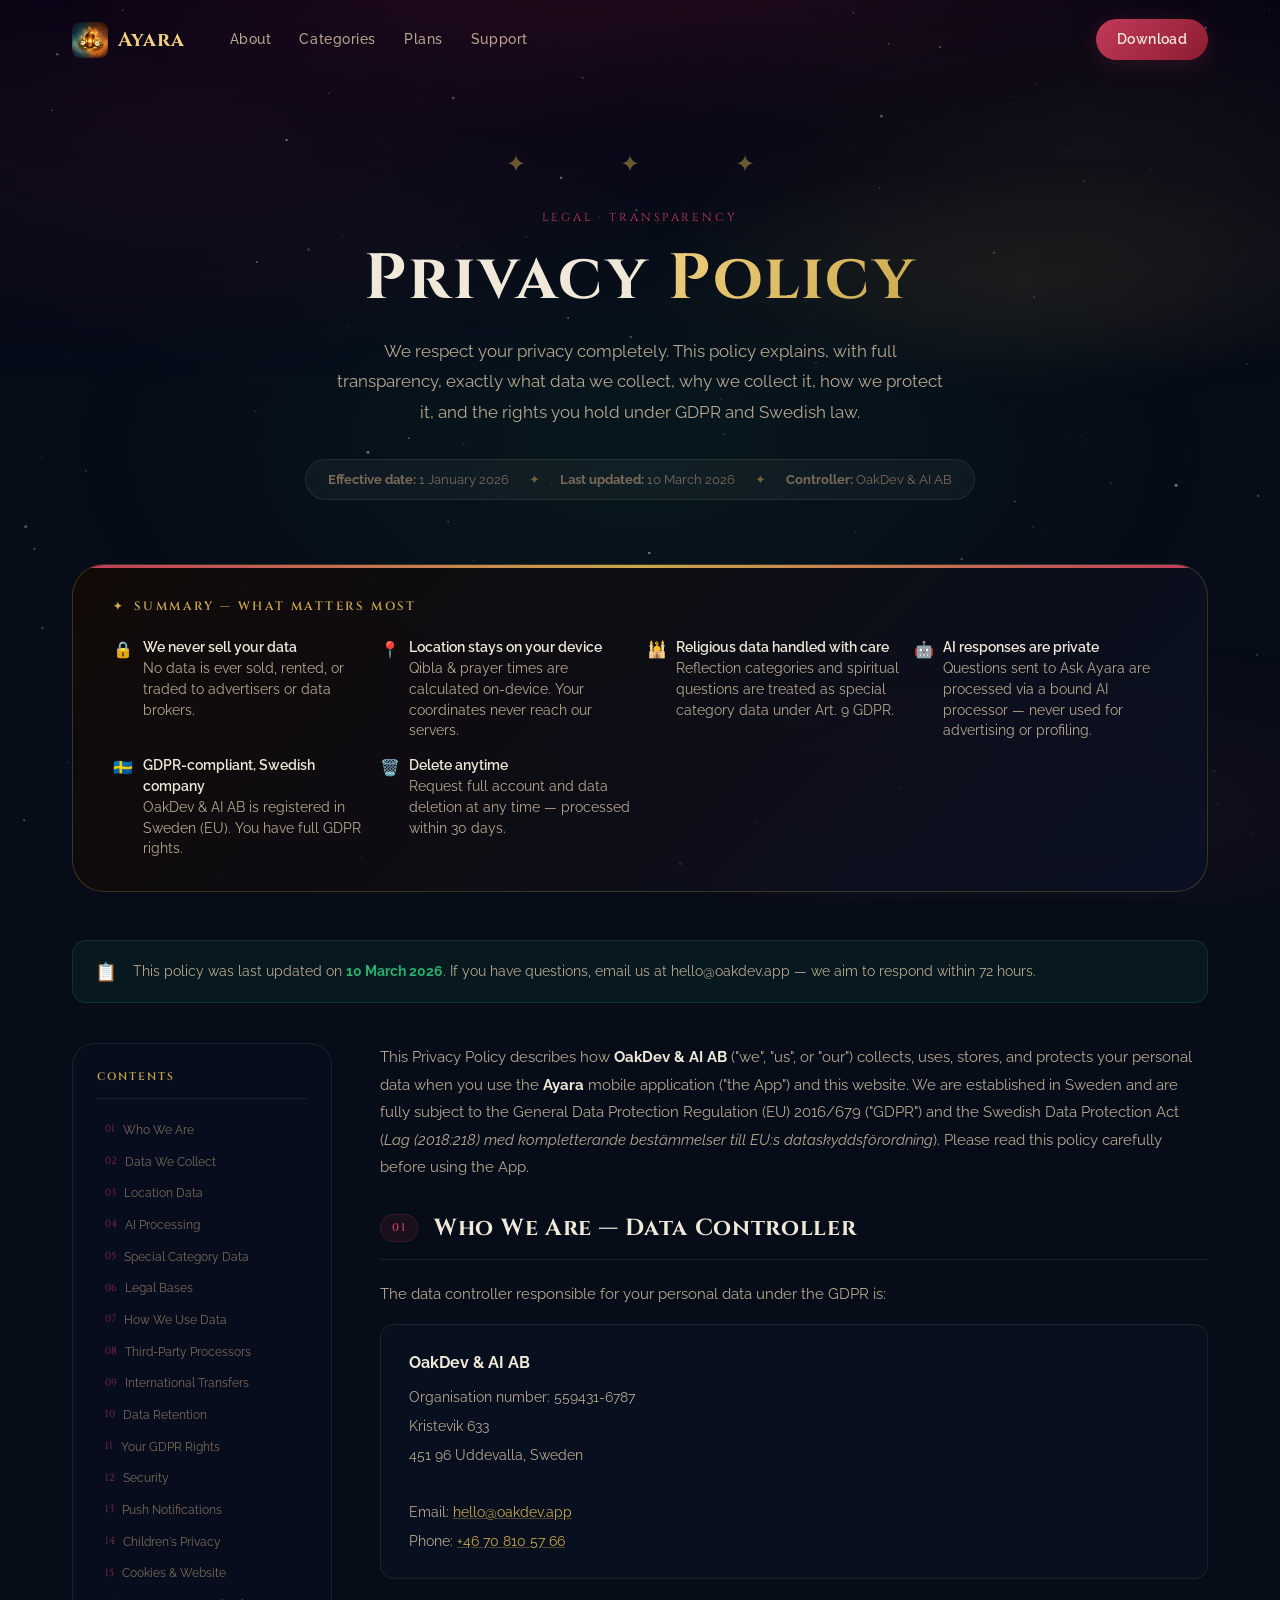
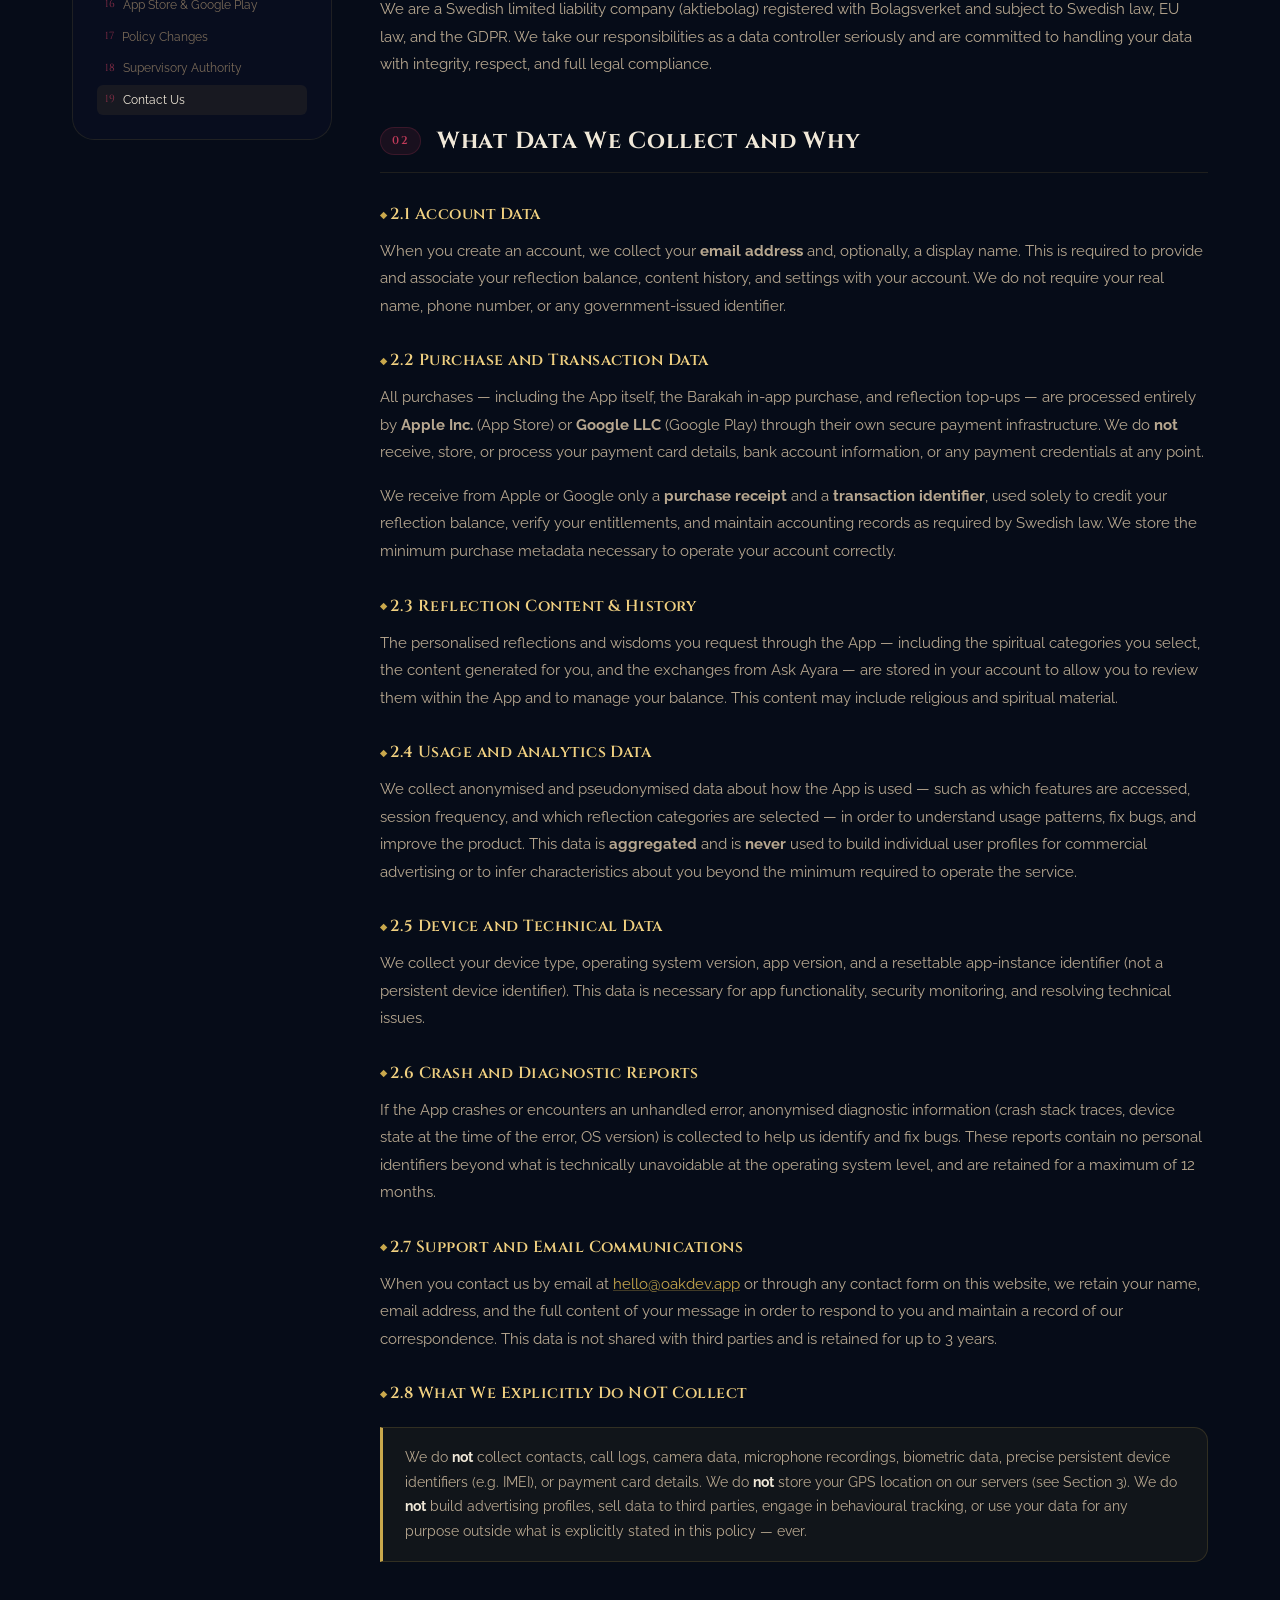
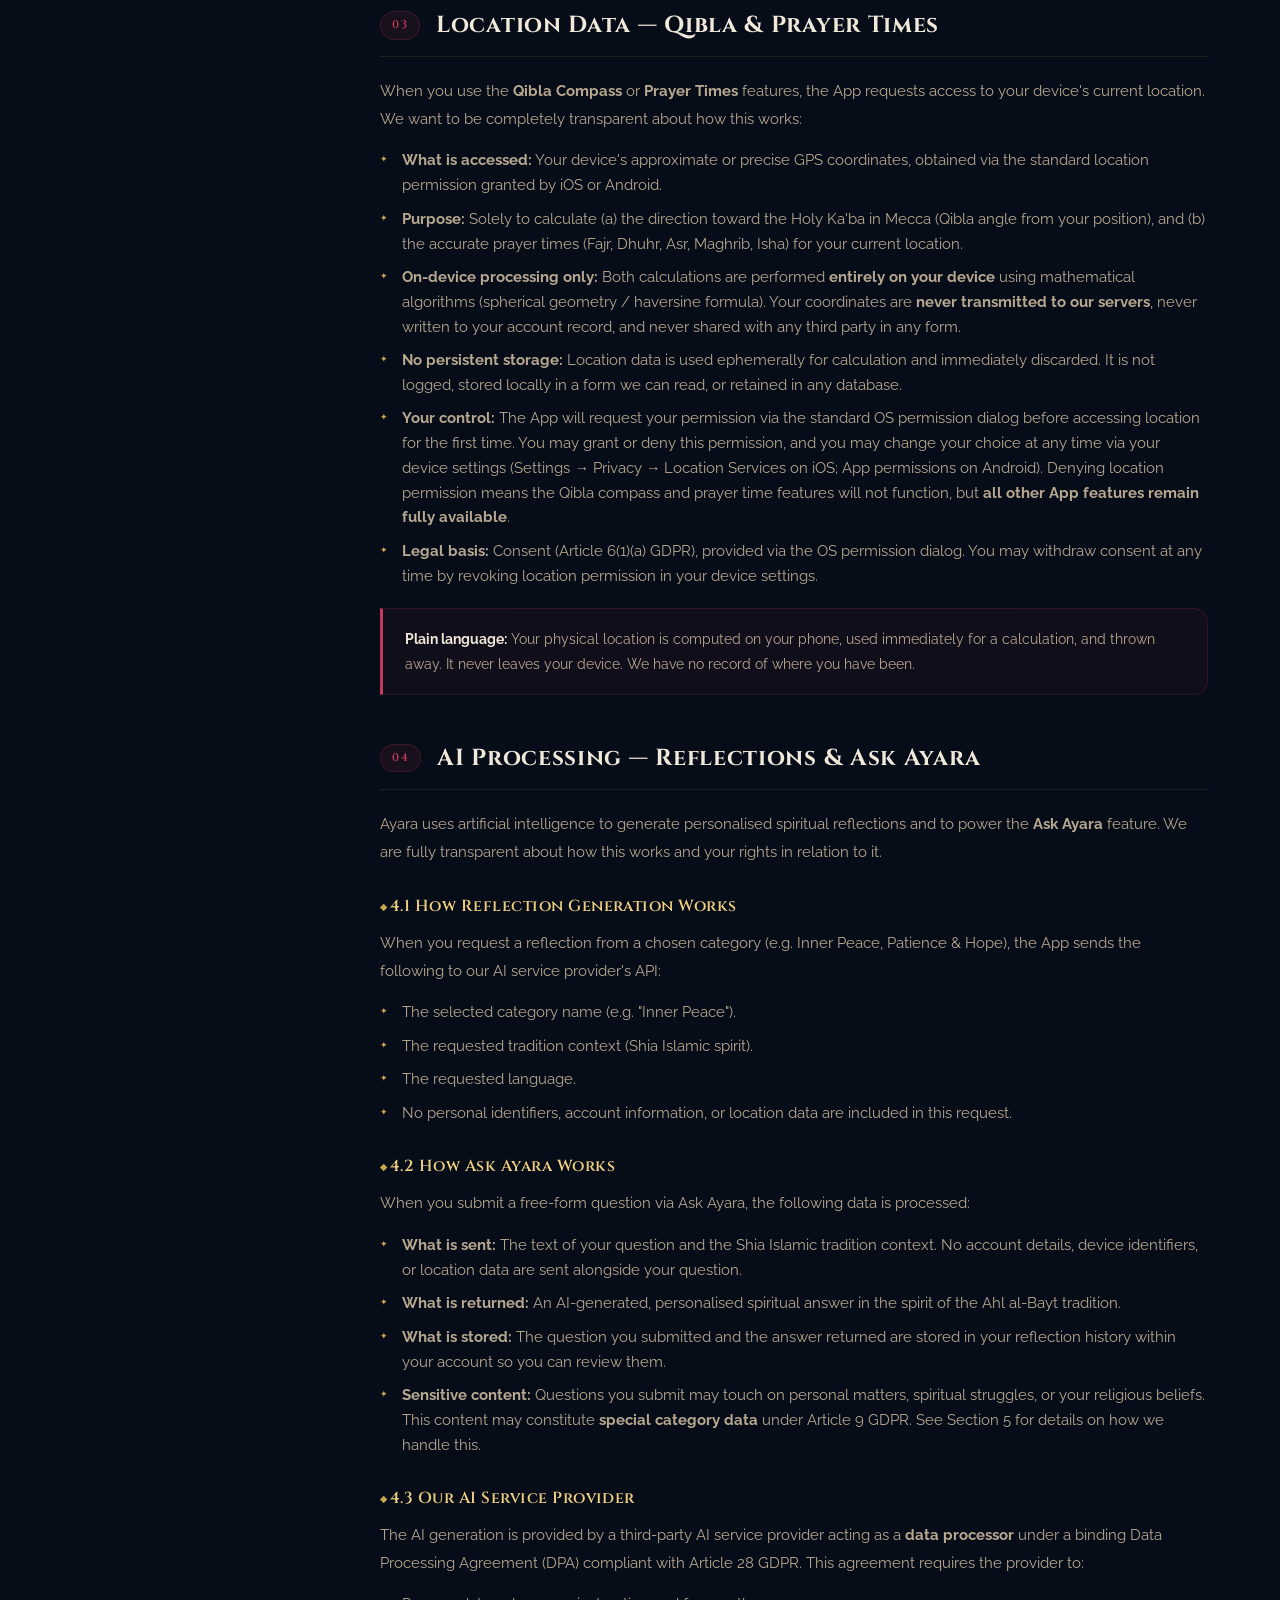
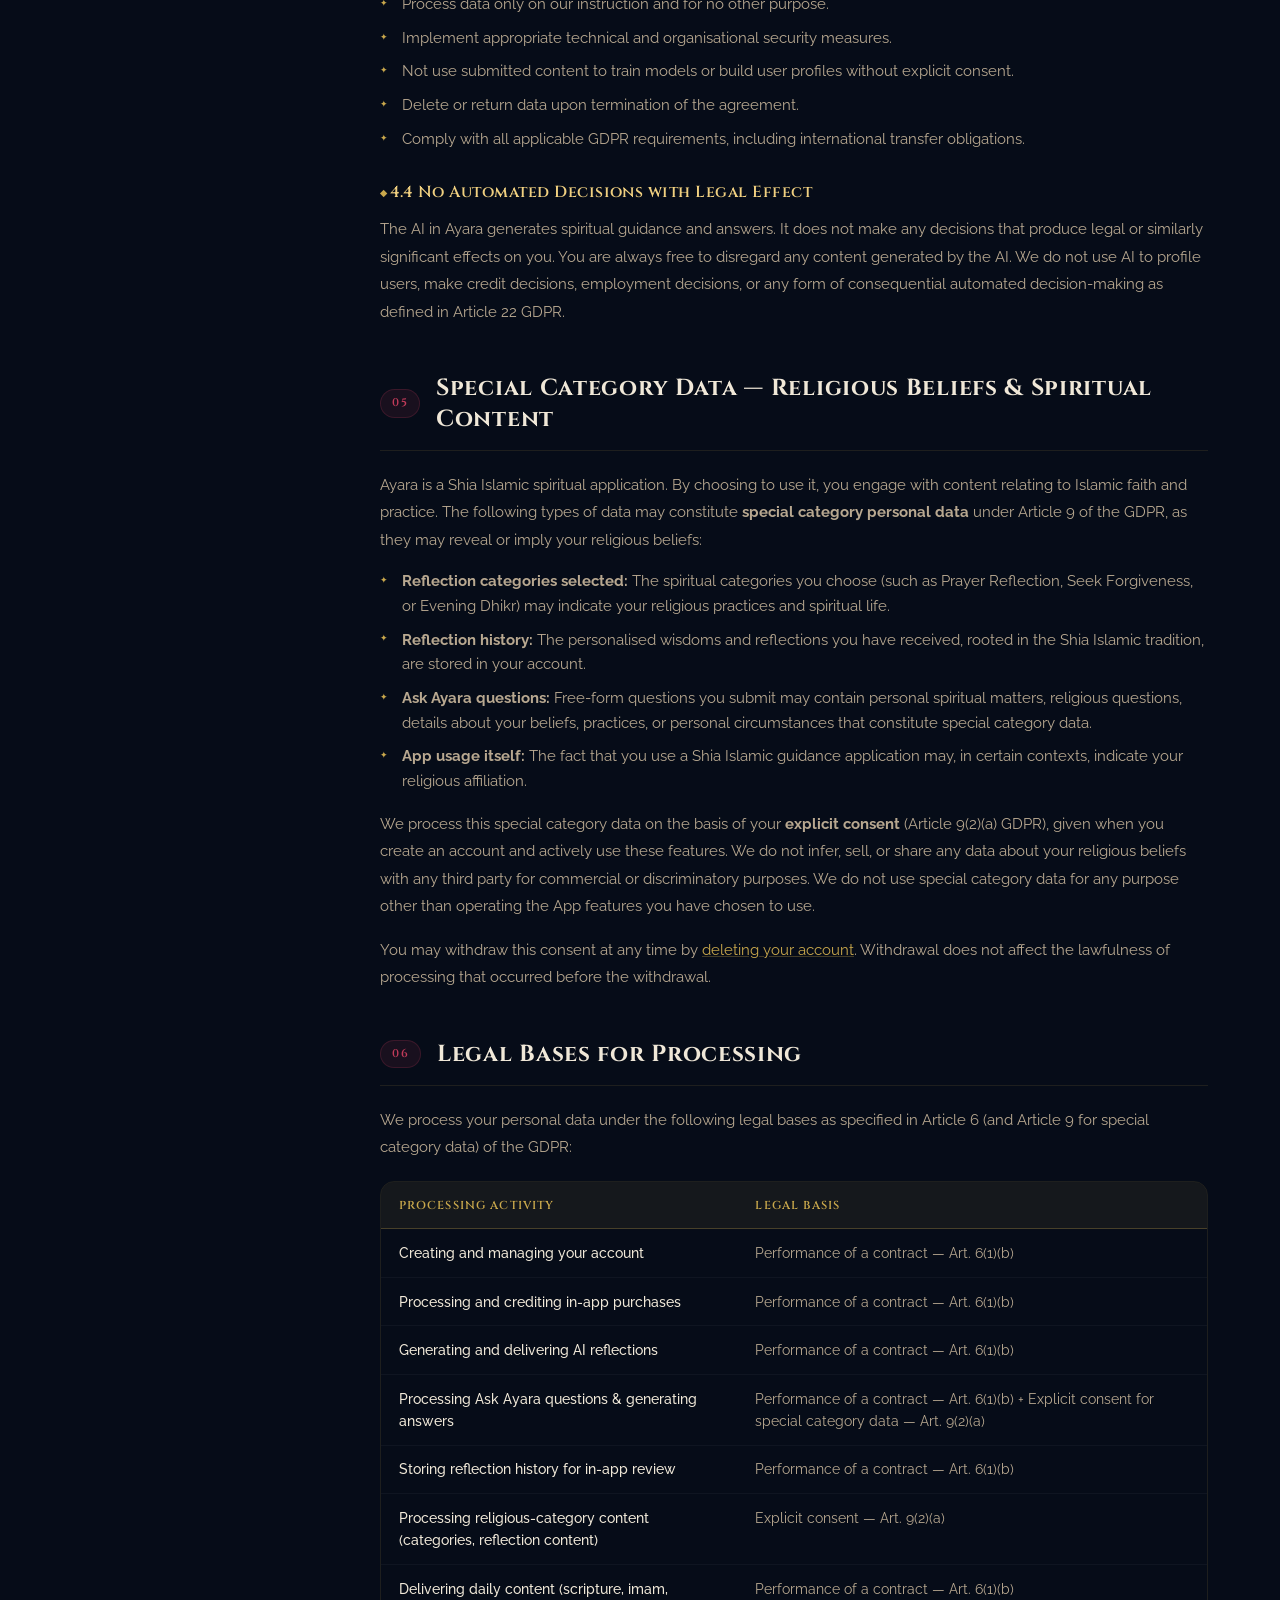
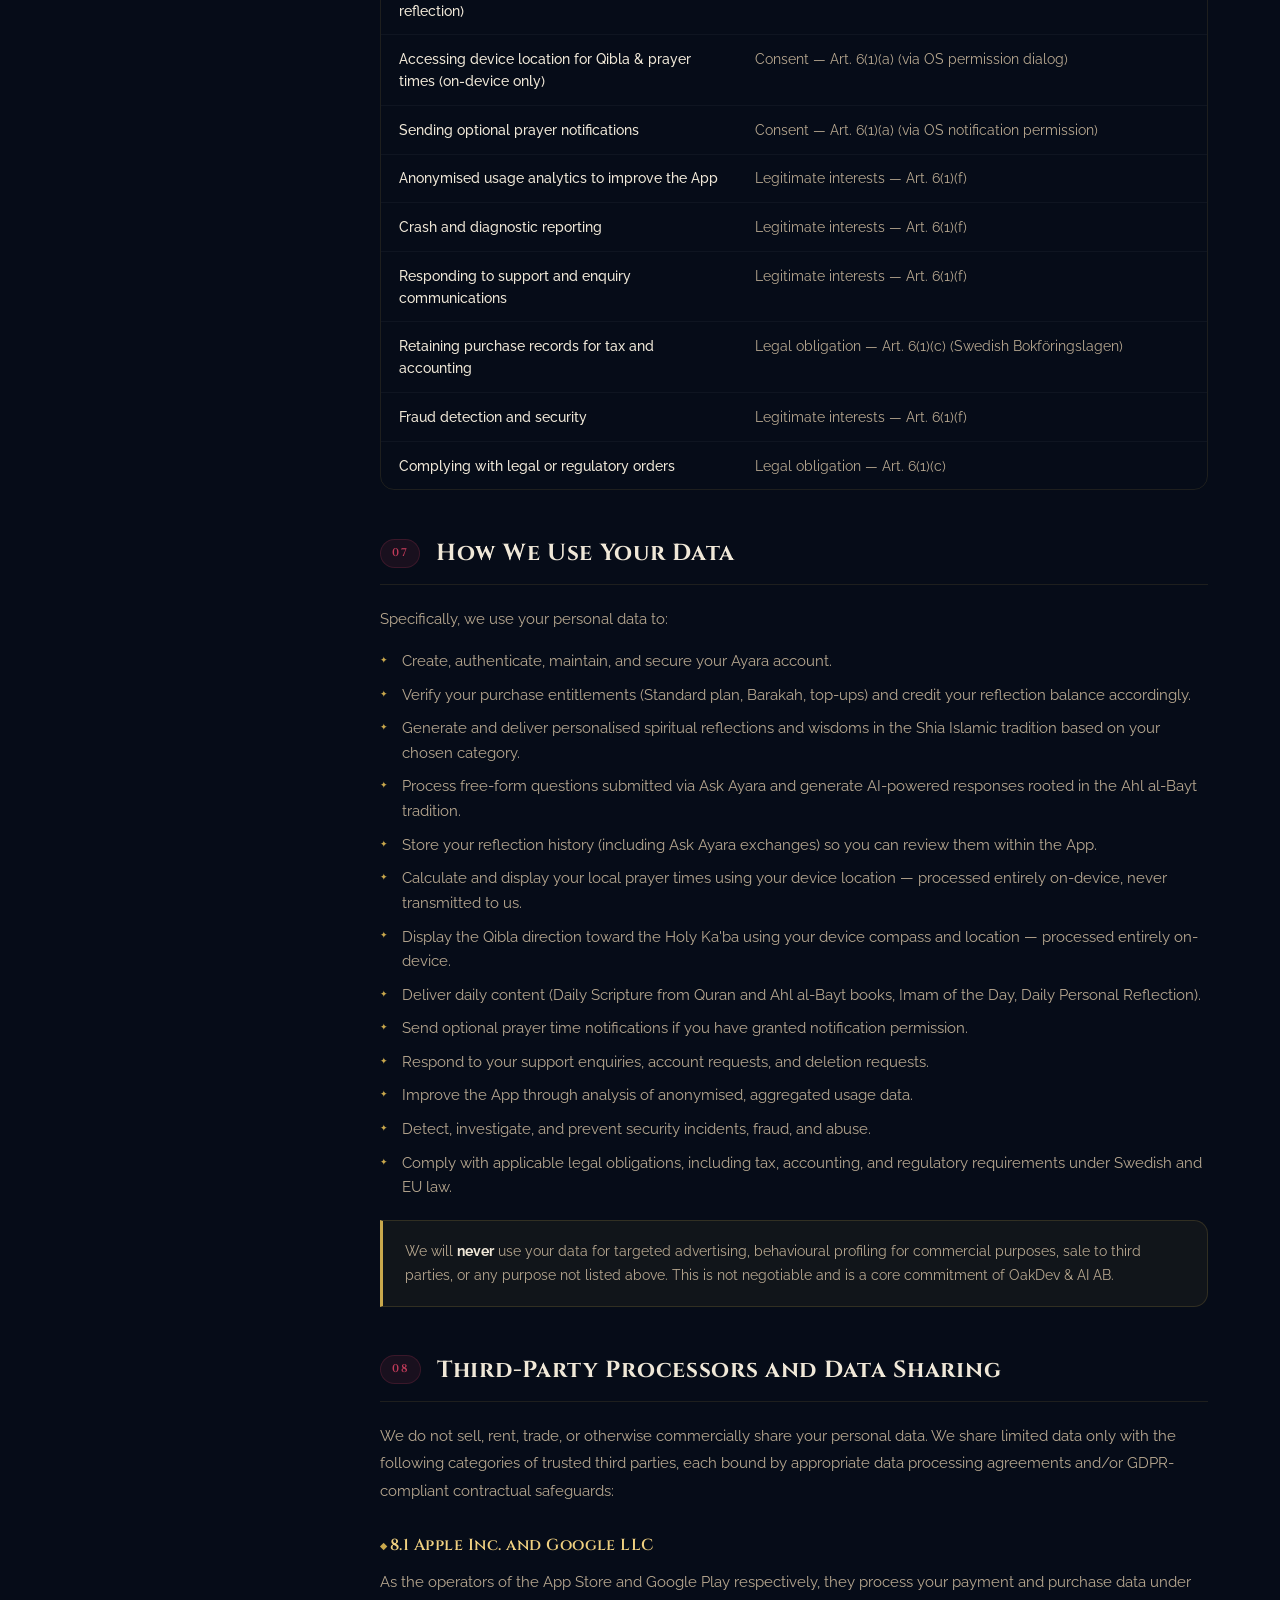
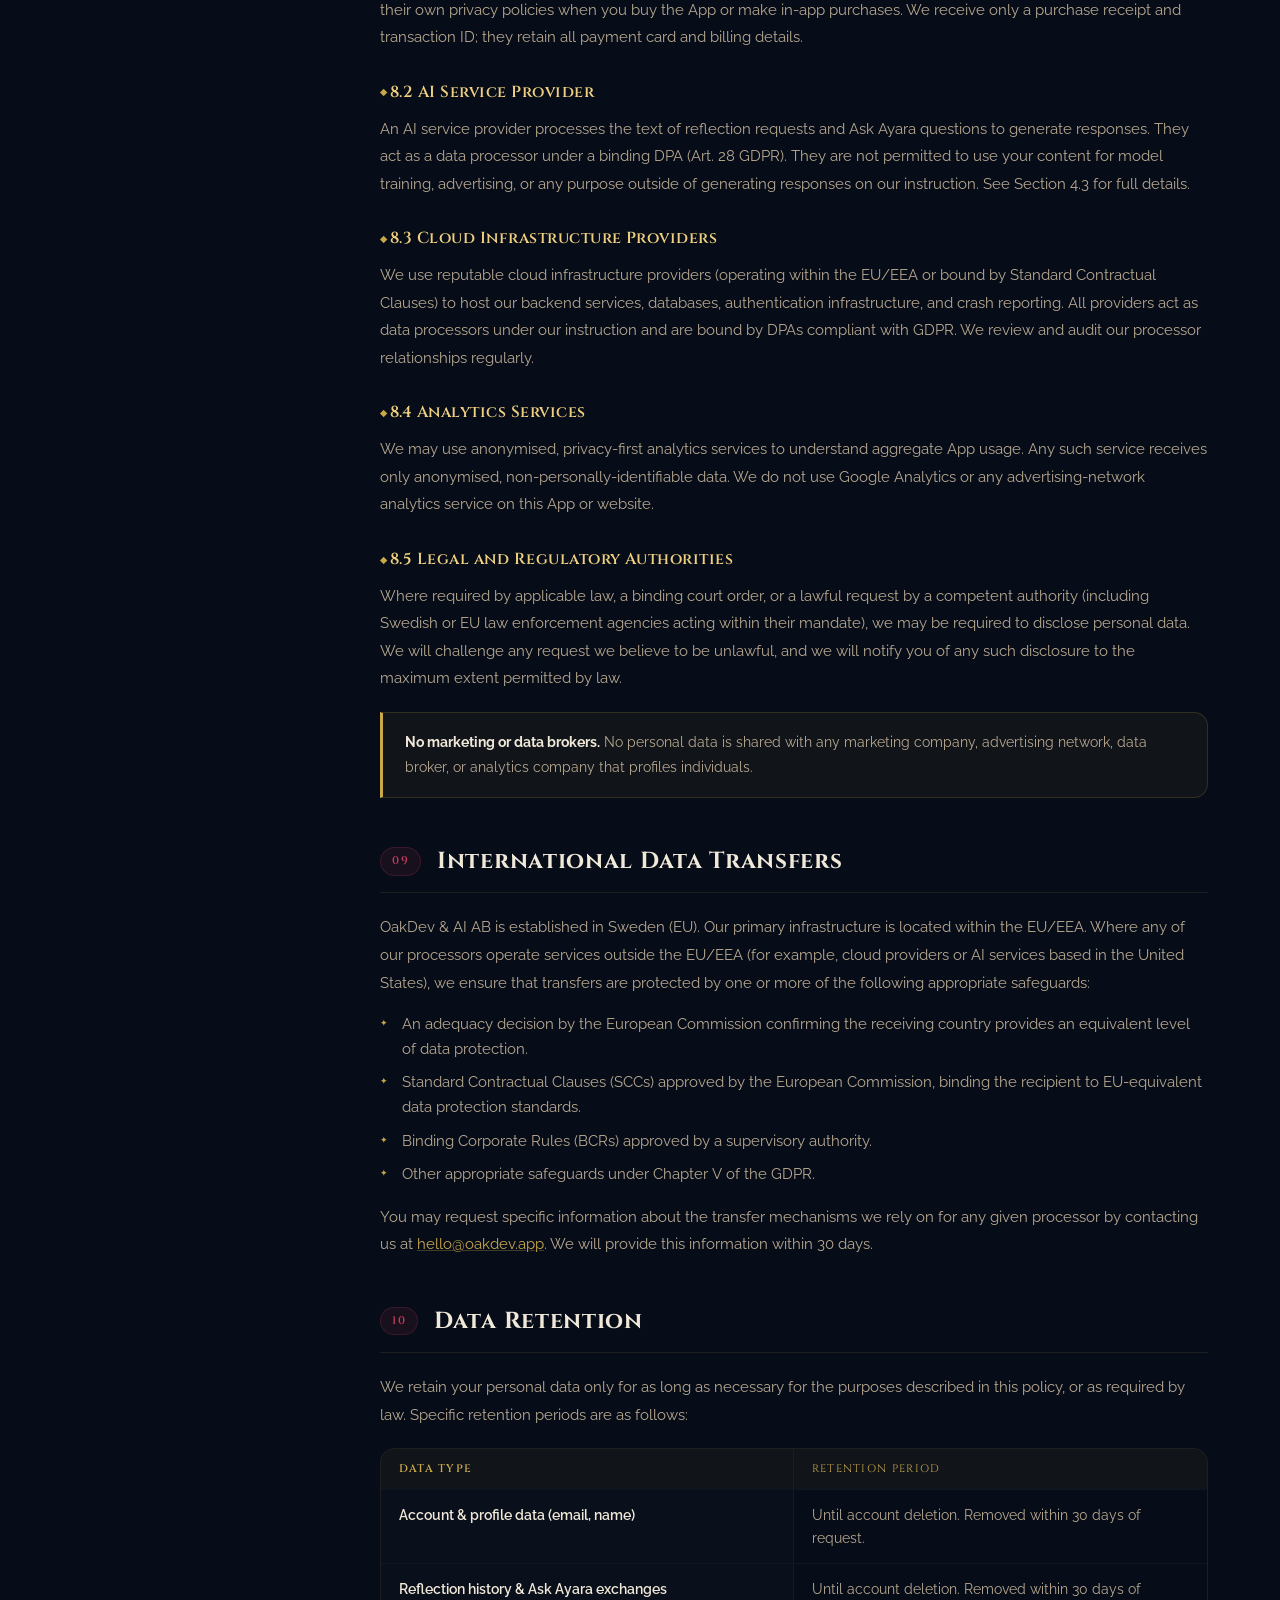
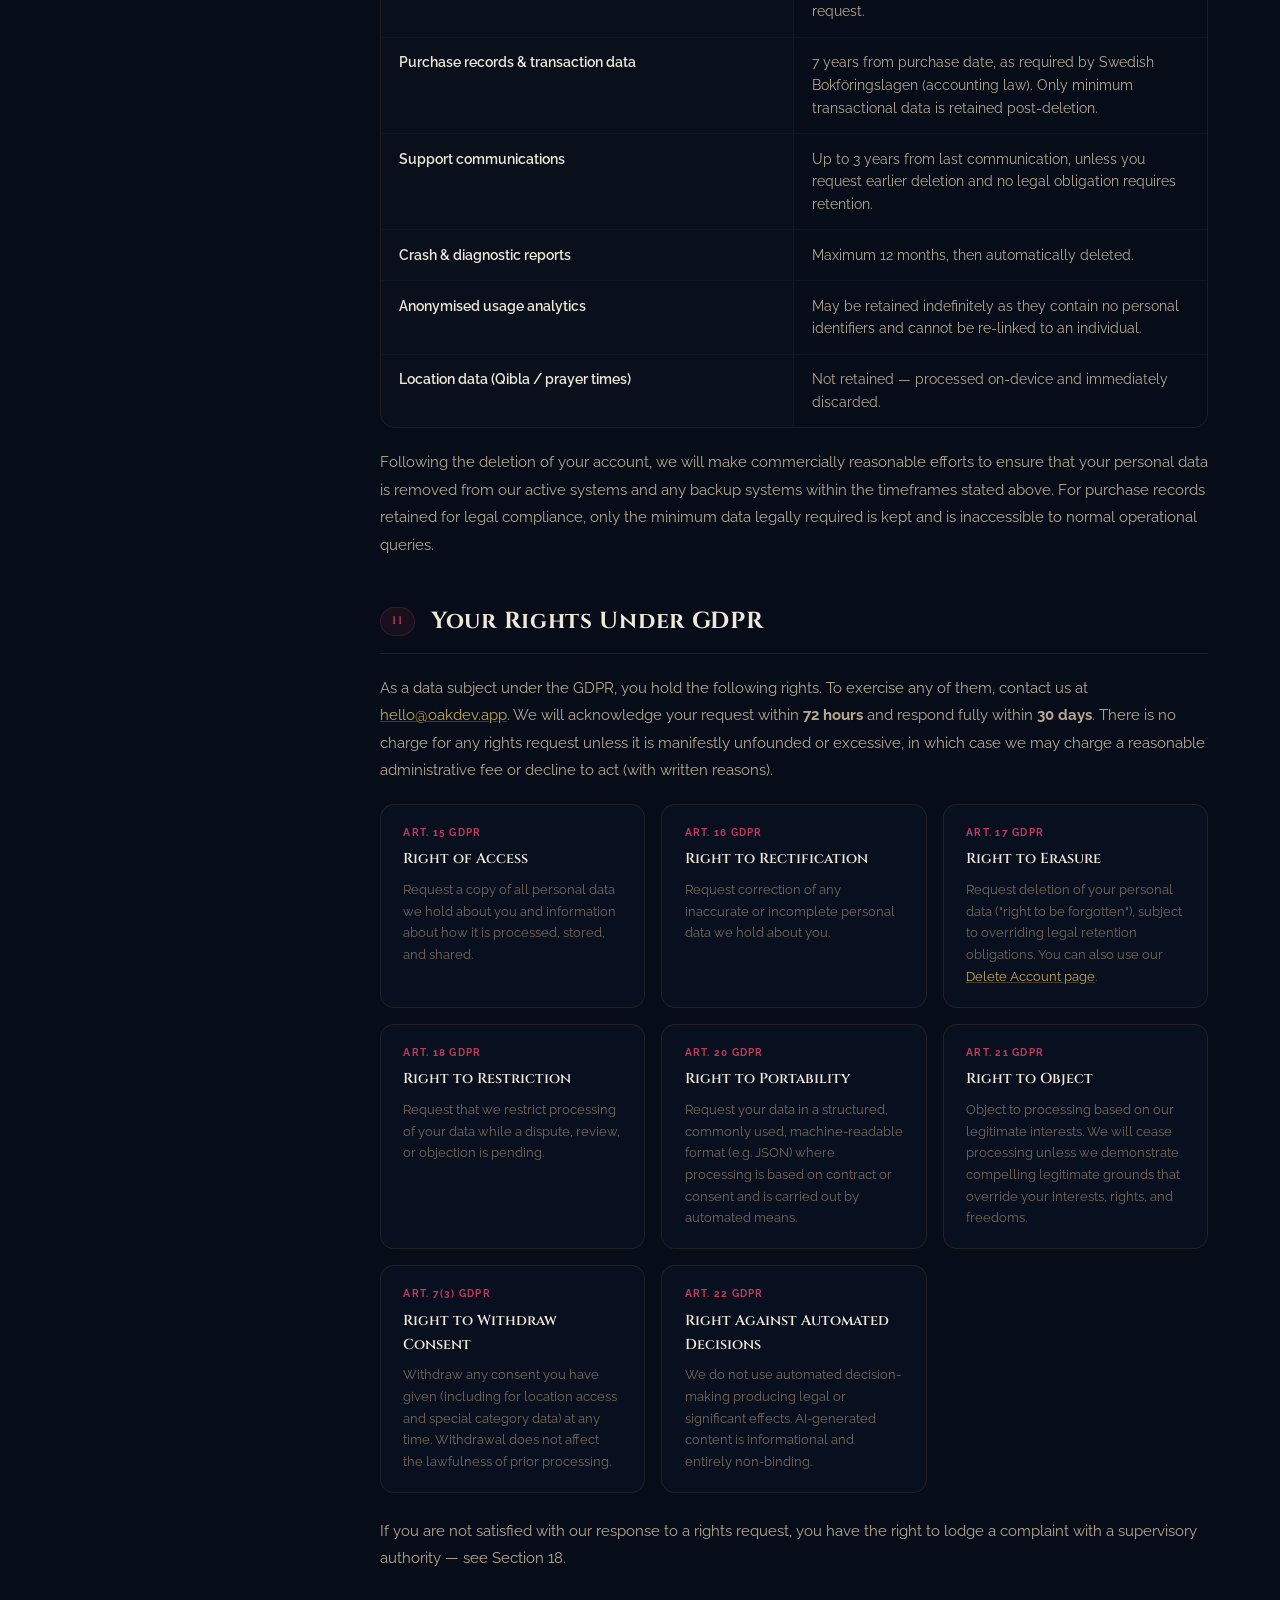
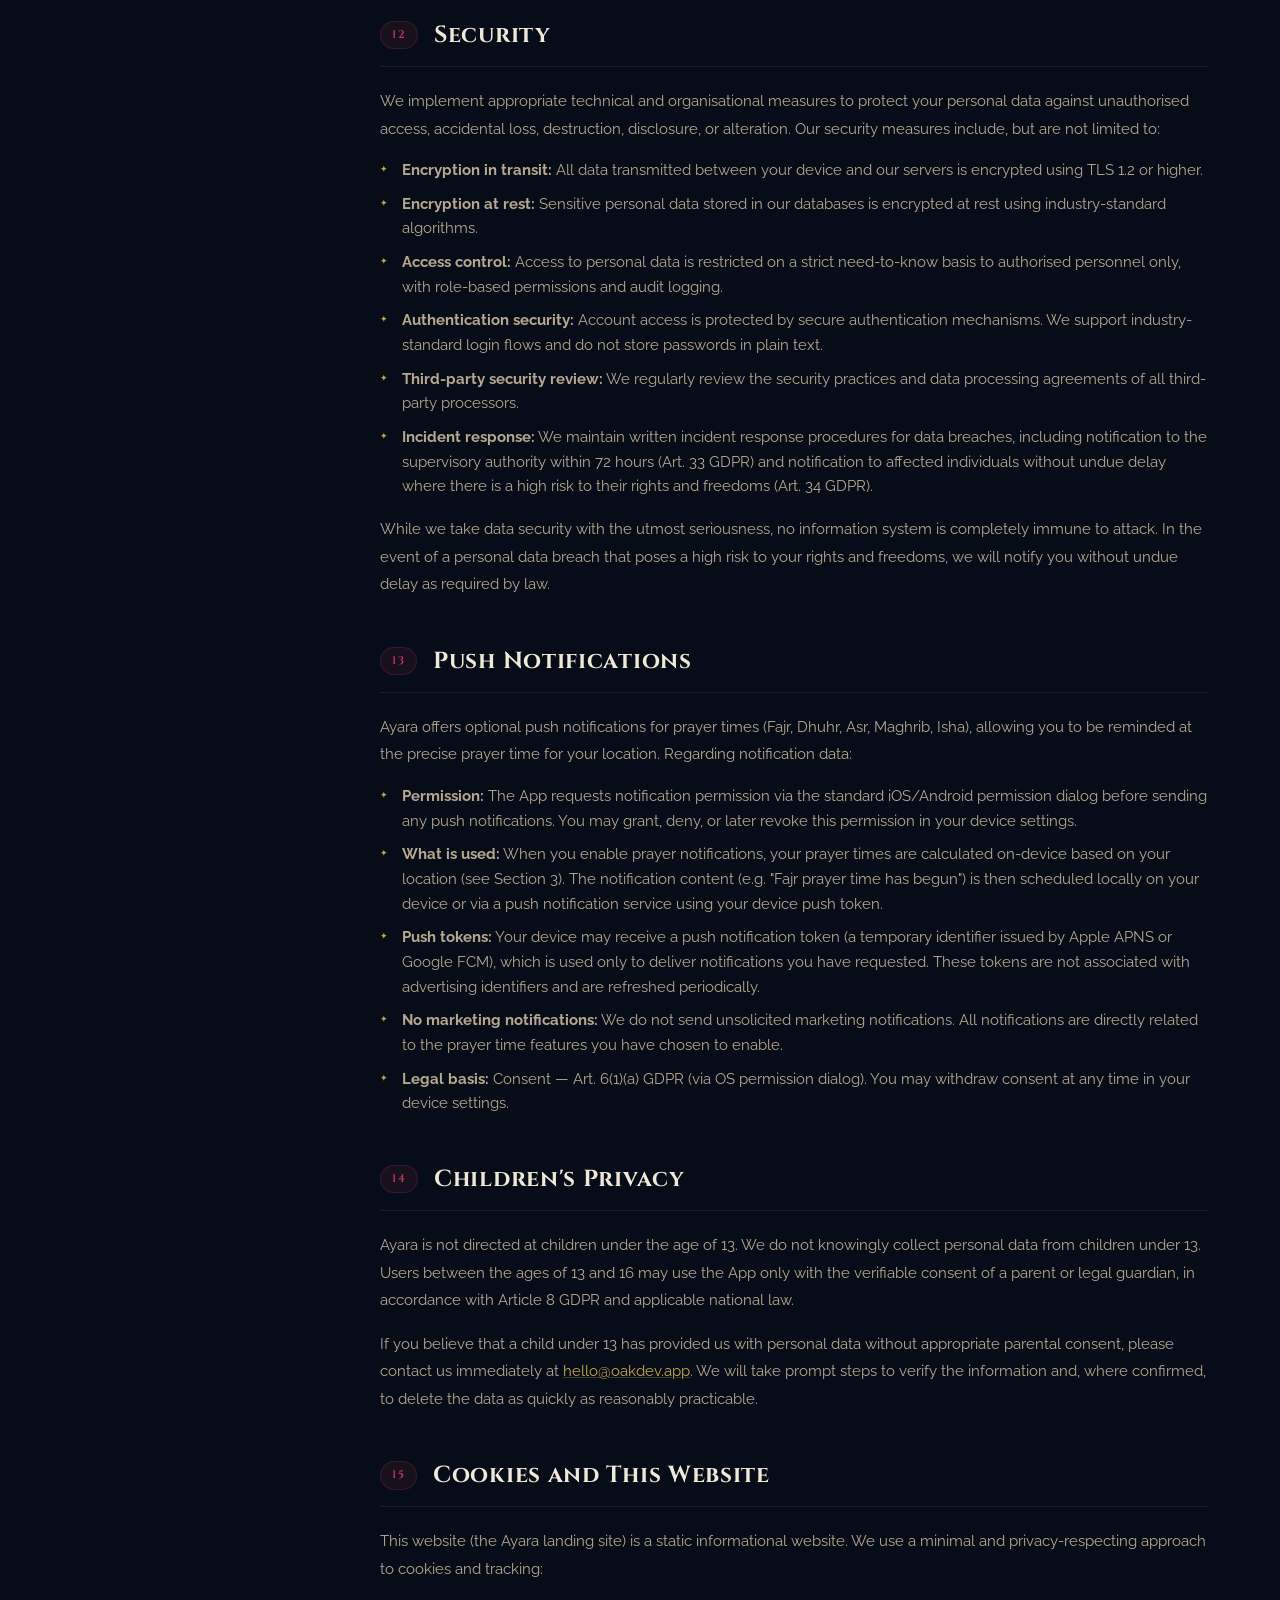
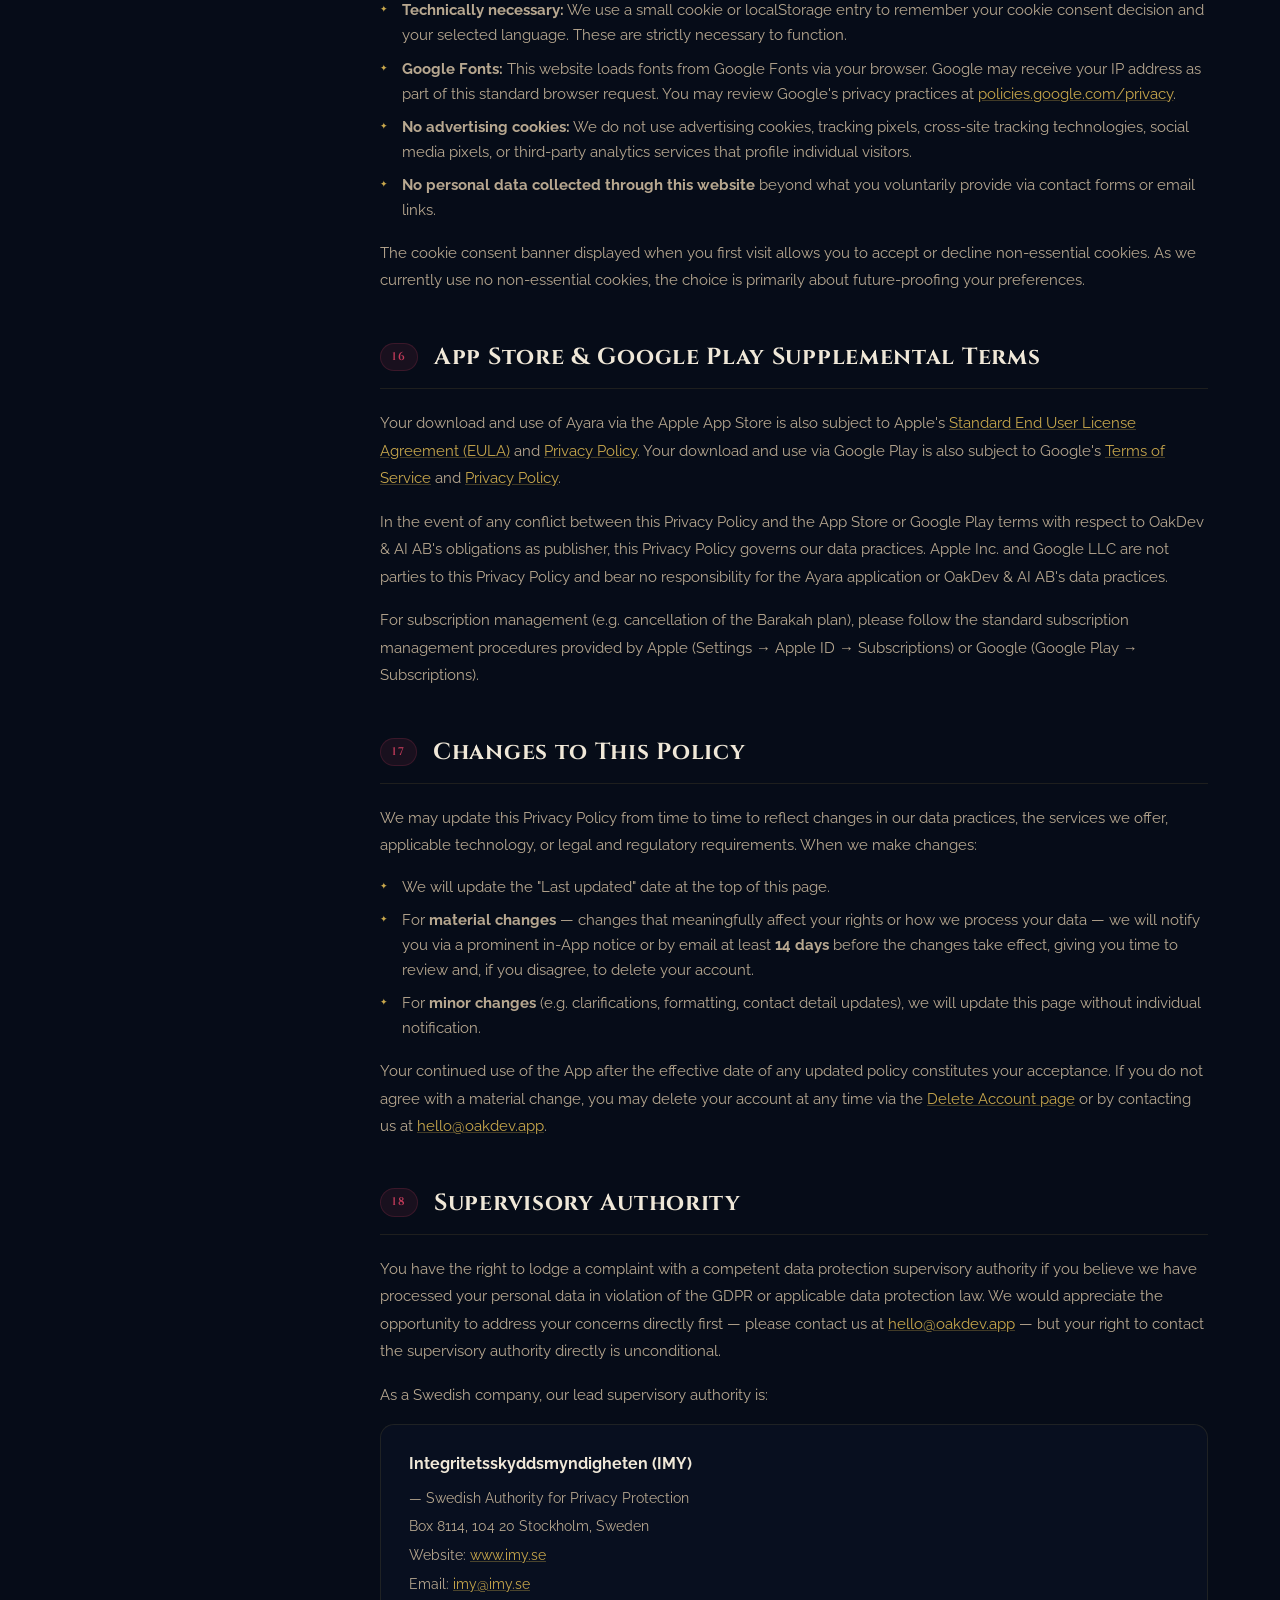
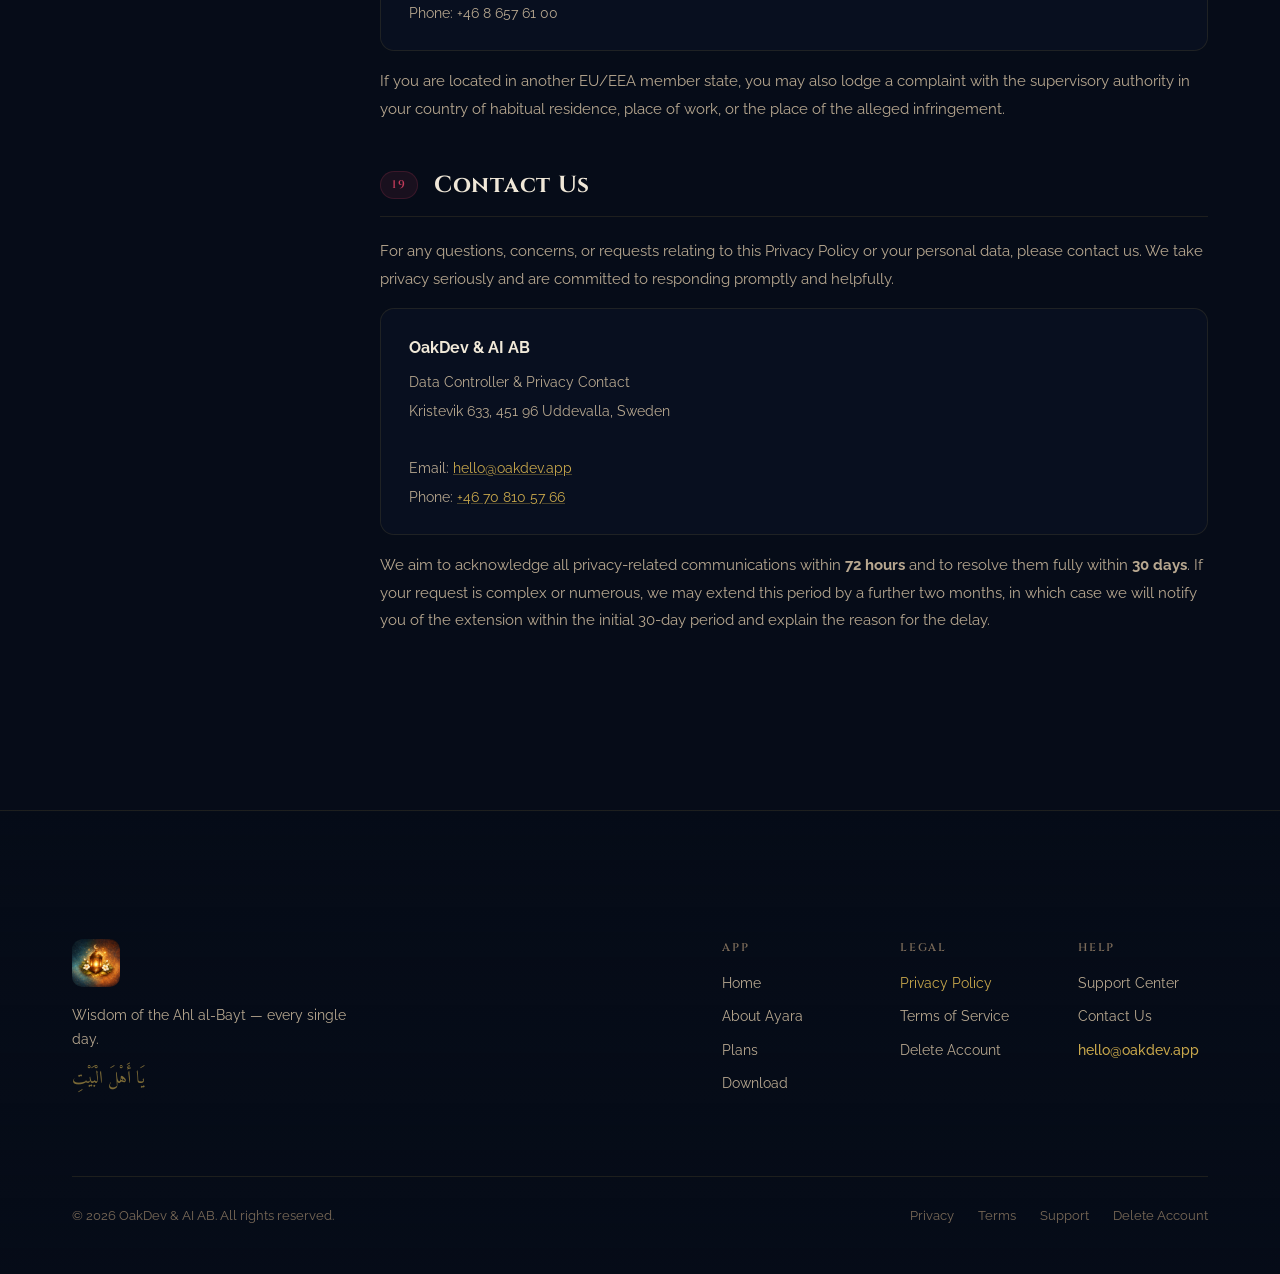
==== privacy/index.html @ fb3a2003 "more sites added, and content" ====
<!DOCTYPE html>
<html lang="en" dir="ltr">
<head>
  <meta charset="UTF-8" />
  <meta name="viewport" content="width=device-width, initial-scale=1.0" />
  <title>Privacy Policy — Ayara</title>
  <meta name="description" content="Privacy Policy for the Ayara Shia Islamic guidance and reflection app by OakDev & AI AB. GDPR-compliant, transparent data practices." />
  <meta name="theme-color" content="#060c18" />
  <meta name="robots" content="index, follow" />

  <!-- Canonical -->
  <link rel="canonical" href="https://ayara.app/privacy" />

  <!-- Open Graph -->
  <meta property="og:title"       content="Privacy Policy — Ayara" />
  <meta property="og:description" content="How OakDev & AI AB collects, uses, and protects your data in the Ayara app. Full GDPR compliance." />
  <meta property="og:type"        content="website" />

  <!-- Favicon -->
  <link rel="icon" type="image/png" href="../assets/icon.png" />

  <!-- Fonts -->
  <link rel="preconnect" href="https://fonts.googleapis.com" />
  <link rel="preconnect" href="https://fonts.gstatic.com" crossorigin />
  <link href="https://fonts.googleapis.com/css2?family=Amiri:ital,wght@0,400;0,700;1,400&family=Cinzel:wght@400;600;700&family=Raleway:wght@300;400;500;600;700&display=swap" rel="stylesheet" />

  <link rel="stylesheet" href="../css/styles.css" />
  <link rel="stylesheet" href="../css/legal.css" />
</head>
<body>

  <!-- Star canvas -->
  <canvas class="star-canvas" id="starCanvas" aria-hidden="true"></canvas>

  <!-- ============================================================
       NAVIGATION
  ============================================================ -->
  <nav class="nav nav--scrolled" id="nav" role="navigation" aria-label="Main">
    <div class="nav__container">
      <a href="/" class="nav__logo" aria-label="Ayara — Home">
        <img src="../assets/icon.png" alt="Ayara" class="nav__logo-img" />
        <span class="nav__logo-name">Ayara</span>
      </a>
      <div class="nav__links" id="navLinks">
        <a href="/#about"      class="nav__link">About</a>
        <a href="/#categories" class="nav__link">Categories</a>
        <a href="/#pricing"    class="nav__link">Plans</a>
        <a href="/support"     class="nav__link">Support</a>
      </div>
      <div class="nav__right">
        <a href="/#download" class="btn btn--crimson nav__cta">Download</a>
        <button class="nav__hamburger" id="hamburger" aria-label="Open menu" aria-expanded="false">
          <span></span><span></span><span></span>
        </button>
      </div>
    </div>
  </nav>

  <!-- ============================================================
       PAGE HERO
  ============================================================ -->
  <header class="page-hero" aria-label="Privacy Policy">
    <div class="container">
      <span class="page-hero__ornament" aria-hidden="true">✦ &nbsp; ✦ &nbsp; ✦</span>
      <p class="page-hero__label">Legal · Transparency</p>
      <h1 class="page-hero__title">Privacy <em>Policy</em></h1>
      <p class="page-hero__subtitle">
        We respect your privacy completely. This policy explains, with full transparency,
        exactly what data we collect, why we collect it, how we protect it, and the
        rights you hold under GDPR and Swedish law.
      </p>
      <div class="page-hero__meta">
        <span><strong>Effective date:</strong> 1 January 2026</span>
        <span class="page-hero__meta-dot">✦</span>
        <span><strong>Last updated:</strong> 10 March 2026</span>
        <span class="page-hero__meta-dot">✦</span>
        <span><strong>Controller:</strong> OakDev &amp; AI AB</span>
      </div>
    </div>
  </header>

  <!-- ============================================================
       CONTENT
  ============================================================ -->
  <main class="container">

    <!-- Key Points Summary -->
    <div class="key-points">
      <p class="key-points__title">Summary — What matters most</p>
      <div class="key-points__grid">
        <div class="key-point">
          <span class="key-point__icon">🔒</span>
          <div><strong>We never sell your data</strong>No data is ever sold, rented, or traded to advertisers or data brokers.</div>
        </div>
        <div class="key-point">
          <span class="key-point__icon">📍</span>
          <div><strong>Location stays on your device</strong>Qibla &amp; prayer times are calculated on-device. Your coordinates never reach our servers.</div>
        </div>
        <div class="key-point">
          <span class="key-point__icon">🕌</span>
          <div><strong>Religious data handled with care</strong>Reflection categories and spiritual questions are treated as special category data under Art. 9 GDPR.</div>
        </div>
        <div class="key-point">
          <span class="key-point__icon">🤖</span>
          <div><strong>AI responses are private</strong>Questions sent to Ask Ayara are processed via a bound AI processor — never used for advertising or profiling.</div>
        </div>
        <div class="key-point">
          <span class="key-point__icon">🇸🇪</span>
          <div><strong>GDPR-compliant, Swedish company</strong>OakDev &amp; AI AB is registered in Sweden (EU). You have full GDPR rights.</div>
        </div>
        <div class="key-point">
          <span class="key-point__icon">🗑️</span>
          <div><strong>Delete anytime</strong>Request full account and data deletion at any time — processed within 30 days.</div>
        </div>
      </div>
    </div>

    <!-- Updated notice -->
    <div class="legal-updated">
      <span class="legal-updated__icon">📋</span>
      <span>This policy was last updated on <strong>10 March 2026</strong>. If you have questions, email us at <a href="mailto:hello@oakdev.app">hello@oakdev.app</a> — we aim to respond within 72 hours.</span>
    </div>

    <div class="legal-wrap">

      <!-- ── TOC Sidebar ── -->
      <nav class="legal-toc" aria-label="Table of contents">
        <p class="legal-toc__title">Contents</p>
        <ol>
          <li><a href="#priv-1">Who We Are</a></li>
          <li><a href="#priv-2">Data We Collect</a></li>
          <li><a href="#priv-3">Location Data</a></li>
          <li><a href="#priv-4">AI Processing</a></li>
          <li><a href="#priv-5">Special Category Data</a></li>
          <li><a href="#priv-6">Legal Bases</a></li>
          <li><a href="#priv-7">How We Use Data</a></li>
          <li><a href="#priv-8">Third-Party Processors</a></li>
          <li><a href="#priv-9">International Transfers</a></li>
          <li><a href="#priv-10">Data Retention</a></li>
          <li><a href="#priv-11">Your GDPR Rights</a></li>
          <li><a href="#priv-12">Security</a></li>
          <li><a href="#priv-13">Push Notifications</a></li>
          <li><a href="#priv-14">Children's Privacy</a></li>
          <li><a href="#priv-15">Cookies &amp; Website</a></li>
          <li><a href="#priv-16">App Store &amp; Google Play</a></li>
          <li><a href="#priv-17">Policy Changes</a></li>
          <li><a href="#priv-18">Supervisory Authority</a></li>
          <li><a href="#priv-19">Contact Us</a></li>
        </ol>
      </nav>

      <!-- ── Main Content ── -->
      <div class="legal-content">

        <p style="font-size:0.93rem; color:var(--color-text-dim); line-height:1.85; margin-bottom:2rem;">
          This Privacy Policy describes how <strong style="color:var(--color-text)">OakDev &amp; AI AB</strong> ("we", "us", or "our") collects, uses, stores, and protects your personal data when you use the <strong style="color:var(--color-text)">Ayara</strong> mobile application ("the App") and this website. We are established in Sweden and are fully subject to the General Data Protection Regulation (EU) 2016/679 ("GDPR") and the Swedish Data Protection Act (<em>Lag (2018:218) med kompletterande bestämmelser till EU:s dataskyddsförordning</em>). Please read this policy carefully before using the App.
        </p>

        <!-- 1. Who We Are -->
        <section class="legal-section" id="priv-1">
          <div class="legal-section__header">
            <span class="legal-section__num">01</span>
            <h2>Who We Are — Data Controller</h2>
          </div>
          <p>The data controller responsible for your personal data under the GDPR is:</p>
          <address class="legal-address">
            <strong>OakDev &amp; AI AB</strong>
            Organisation number: 559431-6787<br />
            Kristevik 633<br />
            451 96 Uddevalla, Sweden<br /><br />
            Email: <a href="mailto:hello@oakdev.app">hello@oakdev.app</a><br />
            Phone: <a href="tel:+46708105766">+46 70 810 57 66</a>
          </address>
          <p>We are a Swedish limited liability company (aktiebolag) registered with Bolagsverket and subject to Swedish law, EU law, and the GDPR. We take our responsibilities as a data controller seriously and are committed to handling your data with integrity, respect, and full legal compliance.</p>
        </section>

        <!-- 2. Data We Collect -->
        <section class="legal-section" id="priv-2">
          <div class="legal-section__header">
            <span class="legal-section__num">02</span>
            <h2>What Data We Collect and Why</h2>
          </div>

          <h3>2.1 Account Data</h3>
          <p>When you create an account, we collect your <strong>email address</strong> and, optionally, a display name. This is required to provide and associate your reflection balance, content history, and settings with your account. We do not require your real name, phone number, or any government-issued identifier.</p>

          <h3>2.2 Purchase and Transaction Data</h3>
          <p>All purchases — including the App itself, the Barakah in-app purchase, and reflection top-ups — are processed entirely by <strong>Apple Inc.</strong> (App Store) or <strong>Google LLC</strong> (Google Play) through their own secure payment infrastructure. We do <strong>not</strong> receive, store, or process your payment card details, bank account information, or any payment credentials at any point.</p>
          <p>We receive from Apple or Google only a <strong>purchase receipt</strong> and a <strong>transaction identifier</strong>, used solely to credit your reflection balance, verify your entitlements, and maintain accounting records as required by Swedish law. We store the minimum purchase metadata necessary to operate your account correctly.</p>

          <h3>2.3 Reflection Content &amp; History</h3>
          <p>The personalised reflections and wisdoms you request through the App — including the spiritual categories you select, the content generated for you, and the exchanges from Ask Ayara — are stored in your account to allow you to review them within the App and to manage your balance. This content may include religious and spiritual material.</p>

          <h3>2.4 Usage and Analytics Data</h3>
          <p>We collect anonymised and pseudonymised data about how the App is used — such as which features are accessed, session frequency, and which reflection categories are selected — in order to understand usage patterns, fix bugs, and improve the product. This data is <strong>aggregated</strong> and is <strong>never</strong> used to build individual user profiles for commercial advertising or to infer characteristics about you beyond the minimum required to operate the service.</p>

          <h3>2.5 Device and Technical Data</h3>
          <p>We collect your device type, operating system version, app version, and a resettable app-instance identifier (not a persistent device identifier). This data is necessary for app functionality, security monitoring, and resolving technical issues.</p>

          <h3>2.6 Crash and Diagnostic Reports</h3>
          <p>If the App crashes or encounters an unhandled error, anonymised diagnostic information (crash stack traces, device state at the time of the error, OS version) is collected to help us identify and fix bugs. These reports contain no personal identifiers beyond what is technically unavoidable at the operating system level, and are retained for a maximum of 12 months.</p>

          <h3>2.7 Support and Email Communications</h3>
          <p>When you contact us by email at <a href="mailto:hello@oakdev.app">hello@oakdev.app</a> or through any contact form on this website, we retain your name, email address, and the full content of your message in order to respond to you and maintain a record of our correspondence. This data is not shared with third parties and is retained for up to 3 years.</p>

          <h3>2.8 What We Explicitly Do NOT Collect</h3>
          <div class="legal-highlight legal-highlight--gold">
            We do <strong>not</strong> collect contacts, call logs, camera data, microphone recordings, biometric data, precise persistent device identifiers (e.g. IMEI), or payment card details. We do <strong>not</strong> store your GPS location on our servers (see Section 3). We do <strong>not</strong> build advertising profiles, sell data to third parties, engage in behavioural tracking, or use your data for any purpose outside what is explicitly stated in this policy — ever.
          </div>
        </section>

        <!-- 3. Location Data -->
        <section class="legal-section" id="priv-3">
          <div class="legal-section__header">
            <span class="legal-section__num">03</span>
            <h2>Location Data — Qibla &amp; Prayer Times</h2>
          </div>
          <p>When you use the <strong>Qibla Compass</strong> or <strong>Prayer Times</strong> features, the App requests access to your device's current location. We want to be completely transparent about how this works:</p>
          <ul>
            <li><strong>What is accessed:</strong> Your device's approximate or precise GPS coordinates, obtained via the standard location permission granted by iOS or Android.</li>
            <li><strong>Purpose:</strong> Solely to calculate (a) the direction toward the Holy Ka'ba in Mecca (Qibla angle from your position), and (b) the accurate prayer times (Fajr, Dhuhr, Asr, Maghrib, Isha) for your current location.</li>
            <li><strong>On-device processing only:</strong> Both calculations are performed <strong>entirely on your device</strong> using mathematical algorithms (spherical geometry / haversine formula). Your coordinates are <strong>never transmitted to our servers</strong>, never written to your account record, and never shared with any third party in any form.</li>
            <li><strong>No persistent storage:</strong> Location data is used ephemerally for calculation and immediately discarded. It is not logged, stored locally in a form we can read, or retained in any database.</li>
            <li><strong>Your control:</strong> The App will request your permission via the standard OS permission dialog before accessing location for the first time. You may grant or deny this permission, and you may change your choice at any time via your device settings (Settings → Privacy → Location Services on iOS; App permissions on Android). Denying location permission means the Qibla compass and prayer time features will not function, but <strong>all other App features remain fully available</strong>.</li>
            <li><strong>Legal basis:</strong> Consent (Article 6(1)(a) GDPR), provided via the OS permission dialog. You may withdraw consent at any time by revoking location permission in your device settings.</li>
          </ul>
          <div class="legal-highlight">
            <strong>Plain language:</strong> Your physical location is computed on your phone, used immediately for a calculation, and thrown away. It never leaves your device. We have no record of where you have been.
          </div>
        </section>

        <!-- 4. AI Processing -->
        <section class="legal-section" id="priv-4">
          <div class="legal-section__header">
            <span class="legal-section__num">04</span>
            <h2>AI Processing — Reflections &amp; Ask Ayara</h2>
          </div>
          <p>Ayara uses artificial intelligence to generate personalised spiritual reflections and to power the <strong>Ask Ayara</strong> feature. We are fully transparent about how this works and your rights in relation to it.</p>

          <h3>4.1 How Reflection Generation Works</h3>
          <p>When you request a reflection from a chosen category (e.g. Inner Peace, Patience &amp; Hope), the App sends the following to our AI service provider's API:</p>
          <ul>
            <li>The selected category name (e.g. "Inner Peace").</li>
            <li>The requested tradition context (Shia Islamic spirit).</li>
            <li>The requested language.</li>
            <li>No personal identifiers, account information, or location data are included in this request.</li>
          </ul>

          <h3>4.2 How Ask Ayara Works</h3>
          <p>When you submit a free-form question via Ask Ayara, the following data is processed:</p>
          <ul>
            <li><strong>What is sent:</strong> The text of your question and the Shia Islamic tradition context. No account details, device identifiers, or location data are sent alongside your question.</li>
            <li><strong>What is returned:</strong> An AI-generated, personalised spiritual answer in the spirit of the Ahl al-Bayt tradition.</li>
            <li><strong>What is stored:</strong> The question you submitted and the answer returned are stored in your reflection history within your account so you can review them.</li>
            <li><strong>Sensitive content:</strong> Questions you submit may touch on personal matters, spiritual struggles, or your religious beliefs. This content may constitute <strong>special category data</strong> under Article 9 GDPR. See Section 5 for details on how we handle this.</li>
          </ul>

          <h3>4.3 Our AI Service Provider</h3>
          <p>The AI generation is provided by a third-party AI service provider acting as a <strong>data processor</strong> under a binding Data Processing Agreement (DPA) compliant with Article 28 GDPR. This agreement requires the provider to:</p>
          <ul>
            <li>Process data only on our instruction and for no other purpose.</li>
            <li>Implement appropriate technical and organisational security measures.</li>
            <li>Not use submitted content to train models or build user profiles without explicit consent.</li>
            <li>Delete or return data upon termination of the agreement.</li>
            <li>Comply with all applicable GDPR requirements, including international transfer obligations.</li>
          </ul>

          <h3>4.4 No Automated Decisions with Legal Effect</h3>
          <p>The AI in Ayara generates spiritual guidance and answers. It does not make any decisions that produce legal or similarly significant effects on you. You are always free to disregard any content generated by the AI. We do not use AI to profile users, make credit decisions, employment decisions, or any form of consequential automated decision-making as defined in Article 22 GDPR.</p>
        </section>

        <!-- 5. Special Category Data -->
        <section class="legal-section" id="priv-5">
          <div class="legal-section__header">
            <span class="legal-section__num">05</span>
            <h2>Special Category Data — Religious Beliefs &amp; Spiritual Content</h2>
          </div>
          <p>Ayara is a Shia Islamic spiritual application. By choosing to use it, you engage with content relating to Islamic faith and practice. The following types of data may constitute <strong>special category personal data</strong> under Article 9 of the GDPR, as they may reveal or imply your religious beliefs:</p>
          <ul>
            <li><strong>Reflection categories selected:</strong> The spiritual categories you choose (such as Prayer Reflection, Seek Forgiveness, or Evening Dhikr) may indicate your religious practices and spiritual life.</li>
            <li><strong>Reflection history:</strong> The personalised wisdoms and reflections you have received, rooted in the Shia Islamic tradition, are stored in your account.</li>
            <li><strong>Ask Ayara questions:</strong> Free-form questions you submit may contain personal spiritual matters, religious questions, details about your beliefs, practices, or personal circumstances that constitute special category data.</li>
            <li><strong>App usage itself:</strong> The fact that you use a Shia Islamic guidance application may, in certain contexts, indicate your religious affiliation.</li>
          </ul>
          <p>We process this special category data on the basis of your <strong>explicit consent</strong> (Article 9(2)(a) GDPR), given when you create an account and actively use these features. We do not infer, sell, or share any data about your religious beliefs with any third party for commercial or discriminatory purposes. We do not use special category data for any purpose other than operating the App features you have chosen to use.</p>
          <p>You may withdraw this consent at any time by <a href="/delete-account">deleting your account</a>. Withdrawal does not affect the lawfulness of processing that occurred before the withdrawal.</p>
        </section>

        <!-- 6. Legal Bases -->
        <section class="legal-section" id="priv-6">
          <div class="legal-section__header">
            <span class="legal-section__num">06</span>
            <h2>Legal Bases for Processing</h2>
          </div>
          <p>We process your personal data under the following legal bases as specified in Article 6 (and Article 9 for special category data) of the GDPR:</p>
          <div class="legal-table-wrap">
            <table class="legal-table">
              <thead>
                <tr>
                  <th>Processing Activity</th>
                  <th>Legal Basis</th>
                </tr>
              </thead>
              <tbody>
                <tr>
                  <td>Creating and managing your account</td>
                  <td>Performance of a contract — Art. 6(1)(b)</td>
                </tr>
                <tr>
                  <td>Processing and crediting in-app purchases</td>
                  <td>Performance of a contract — Art. 6(1)(b)</td>
                </tr>
                <tr>
                  <td>Generating and delivering AI reflections</td>
                  <td>Performance of a contract — Art. 6(1)(b)</td>
                </tr>
                <tr>
                  <td>Processing Ask Ayara questions &amp; generating answers</td>
                  <td>Performance of a contract — Art. 6(1)(b) + Explicit consent for special category data — Art. 9(2)(a)</td>
                </tr>
                <tr>
                  <td>Storing reflection history for in-app review</td>
                  <td>Performance of a contract — Art. 6(1)(b)</td>
                </tr>
                <tr>
                  <td>Processing religious-category content (categories, reflection content)</td>
                  <td>Explicit consent — Art. 9(2)(a)</td>
                </tr>
                <tr>
                  <td>Delivering daily content (scripture, imam, reflection)</td>
                  <td>Performance of a contract — Art. 6(1)(b)</td>
                </tr>
                <tr>
                  <td>Accessing device location for Qibla &amp; prayer times (on-device only)</td>
                  <td>Consent — Art. 6(1)(a) (via OS permission dialog)</td>
                </tr>
                <tr>
                  <td>Sending optional prayer notifications</td>
                  <td>Consent — Art. 6(1)(a) (via OS notification permission)</td>
                </tr>
                <tr>
                  <td>Anonymised usage analytics to improve the App</td>
                  <td>Legitimate interests — Art. 6(1)(f)</td>
                </tr>
                <tr>
                  <td>Crash and diagnostic reporting</td>
                  <td>Legitimate interests — Art. 6(1)(f)</td>
                </tr>
                <tr>
                  <td>Responding to support and enquiry communications</td>
                  <td>Legitimate interests — Art. 6(1)(f)</td>
                </tr>
                <tr>
                  <td>Retaining purchase records for tax and accounting</td>
                  <td>Legal obligation — Art. 6(1)(c) (Swedish Bokföringslagen)</td>
                </tr>
                <tr>
                  <td>Fraud detection and security</td>
                  <td>Legitimate interests — Art. 6(1)(f)</td>
                </tr>
                <tr>
                  <td>Complying with legal or regulatory orders</td>
                  <td>Legal obligation — Art. 6(1)(c)</td>
                </tr>
              </tbody>
            </table>
          </div>
        </section>

        <!-- 7. How We Use Data -->
        <section class="legal-section" id="priv-7">
          <div class="legal-section__header">
            <span class="legal-section__num">07</span>
            <h2>How We Use Your Data</h2>
          </div>
          <p>Specifically, we use your personal data to:</p>
          <ul>
            <li>Create, authenticate, maintain, and secure your Ayara account.</li>
            <li>Verify your purchase entitlements (Standard plan, Barakah, top-ups) and credit your reflection balance accordingly.</li>
            <li>Generate and deliver personalised spiritual reflections and wisdoms in the Shia Islamic tradition based on your chosen category.</li>
            <li>Process free-form questions submitted via Ask Ayara and generate AI-powered responses rooted in the Ahl al-Bayt tradition.</li>
            <li>Store your reflection history (including Ask Ayara exchanges) so you can review them within the App.</li>
            <li>Calculate and display your local prayer times using your device location — processed entirely on-device, never transmitted to us.</li>
            <li>Display the Qibla direction toward the Holy Ka'ba using your device compass and location — processed entirely on-device.</li>
            <li>Deliver daily content (Daily Scripture from Quran and Ahl al-Bayt books, Imam of the Day, Daily Personal Reflection).</li>
            <li>Send optional prayer time notifications if you have granted notification permission.</li>
            <li>Respond to your support enquiries, account requests, and deletion requests.</li>
            <li>Improve the App through analysis of anonymised, aggregated usage data.</li>
            <li>Detect, investigate, and prevent security incidents, fraud, and abuse.</li>
            <li>Comply with applicable legal obligations, including tax, accounting, and regulatory requirements under Swedish and EU law.</li>
          </ul>
          <div class="legal-highlight legal-highlight--gold">
            We will <strong>never</strong> use your data for targeted advertising, behavioural profiling for commercial purposes, sale to third parties, or any purpose not listed above. This is not negotiable and is a core commitment of OakDev &amp; AI AB.
          </div>
        </section>

        <!-- 8. Third-Party Processors -->
        <section class="legal-section" id="priv-8">
          <div class="legal-section__header">
            <span class="legal-section__num">08</span>
            <h2>Third-Party Processors and Data Sharing</h2>
          </div>
          <p>We do not sell, rent, trade, or otherwise commercially share your personal data. We share limited data only with the following categories of trusted third parties, each bound by appropriate data processing agreements and/or GDPR-compliant contractual safeguards:</p>

          <h3>8.1 Apple Inc. and Google LLC</h3>
          <p>As the operators of the App Store and Google Play respectively, they process your payment and purchase data under their own privacy policies when you buy the App or make in-app purchases. We receive only a purchase receipt and transaction ID; they retain all payment card and billing details.</p>

          <h3>8.2 AI Service Provider</h3>
          <p>An AI service provider processes the text of reflection requests and Ask Ayara questions to generate responses. They act as a data processor under a binding DPA (Art. 28 GDPR). They are not permitted to use your content for model training, advertising, or any purpose outside of generating responses on our instruction. See Section 4.3 for full details.</p>

          <h3>8.3 Cloud Infrastructure Providers</h3>
          <p>We use reputable cloud infrastructure providers (operating within the EU/EEA or bound by Standard Contractual Clauses) to host our backend services, databases, authentication infrastructure, and crash reporting. All providers act as data processors under our instruction and are bound by DPAs compliant with GDPR. We review and audit our processor relationships regularly.</p>

          <h3>8.4 Analytics Services</h3>
          <p>We may use anonymised, privacy-first analytics services to understand aggregate App usage. Any such service receives only anonymised, non-personally-identifiable data. We do not use Google Analytics or any advertising-network analytics service on this App or website.</p>

          <h3>8.5 Legal and Regulatory Authorities</h3>
          <p>Where required by applicable law, a binding court order, or a lawful request by a competent authority (including Swedish or EU law enforcement agencies acting within their mandate), we may be required to disclose personal data. We will challenge any request we believe to be unlawful, and we will notify you of any such disclosure to the maximum extent permitted by law.</p>

          <div class="legal-highlight legal-highlight--gold">
            <strong>No marketing or data brokers.</strong> No personal data is shared with any marketing company, advertising network, data broker, or analytics company that profiles individuals.
          </div>
        </section>

        <!-- 9. International Transfers -->
        <section class="legal-section" id="priv-9">
          <div class="legal-section__header">
            <span class="legal-section__num">09</span>
            <h2>International Data Transfers</h2>
          </div>
          <p>OakDev &amp; AI AB is established in Sweden (EU). Our primary infrastructure is located within the EU/EEA. Where any of our processors operate services outside the EU/EEA (for example, cloud providers or AI services based in the United States), we ensure that transfers are protected by one or more of the following appropriate safeguards:</p>
          <ul>
            <li>An adequacy decision by the European Commission confirming the receiving country provides an equivalent level of data protection.</li>
            <li>Standard Contractual Clauses (SCCs) approved by the European Commission, binding the recipient to EU-equivalent data protection standards.</li>
            <li>Binding Corporate Rules (BCRs) approved by a supervisory authority.</li>
            <li>Other appropriate safeguards under Chapter V of the GDPR.</li>
          </ul>
          <p>You may request specific information about the transfer mechanisms we rely on for any given processor by contacting us at <a href="mailto:hello@oakdev.app">hello@oakdev.app</a>. We will provide this information within 30 days.</p>
        </section>

        <!-- 10. Data Retention -->
        <section class="legal-section" id="priv-10">
          <div class="legal-section__header">
            <span class="legal-section__num">10</span>
            <h2>Data Retention</h2>
          </div>
          <p>We retain your personal data only for as long as necessary for the purposes described in this policy, or as required by law. Specific retention periods are as follows:</p>
          <div class="retention-list">
            <div class="retention-row retention-row--header">
              <div class="retention-row__type">Data Type</div>
              <div class="retention-row__period">Retention Period</div>
            </div>
            <div class="retention-row">
              <div class="retention-row__type">Account &amp; profile data (email, name)</div>
              <div class="retention-row__period">Until account deletion. Removed within 30 days of request.</div>
            </div>
            <div class="retention-row">
              <div class="retention-row__type">Reflection history &amp; Ask Ayara exchanges</div>
              <div class="retention-row__period">Until account deletion. Removed within 30 days of request.</div>
            </div>
            <div class="retention-row">
              <div class="retention-row__type">Purchase records &amp; transaction data</div>
              <div class="retention-row__period">7 years from purchase date, as required by Swedish Bokföringslagen (accounting law). Only minimum transactional data is retained post-deletion.</div>
            </div>
            <div class="retention-row">
              <div class="retention-row__type">Support communications</div>
              <div class="retention-row__period">Up to 3 years from last communication, unless you request earlier deletion and no legal obligation requires retention.</div>
            </div>
            <div class="retention-row">
              <div class="retention-row__type">Crash &amp; diagnostic reports</div>
              <div class="retention-row__period">Maximum 12 months, then automatically deleted.</div>
            </div>
            <div class="retention-row">
              <div class="retention-row__type">Anonymised usage analytics</div>
              <div class="retention-row__period">May be retained indefinitely as they contain no personal identifiers and cannot be re-linked to an individual.</div>
            </div>
            <div class="retention-row">
              <div class="retention-row__type">Location data (Qibla / prayer times)</div>
              <div class="retention-row__period">Not retained — processed on-device and immediately discarded.</div>
            </div>
          </div>
          <p style="margin-top:1rem;">Following the deletion of your account, we will make commercially reasonable efforts to ensure that your personal data is removed from our active systems and any backup systems within the timeframes stated above. For purchase records retained for legal compliance, only the minimum data legally required is kept and is inaccessible to normal operational queries.</p>
        </section>

        <!-- 11. Your GDPR Rights -->
        <section class="legal-section" id="priv-11">
          <div class="legal-section__header">
            <span class="legal-section__num">11</span>
            <h2>Your Rights Under GDPR</h2>
          </div>
          <p>As a data subject under the GDPR, you hold the following rights. To exercise any of them, contact us at <a href="mailto:hello@oakdev.app">hello@oakdev.app</a>. We will acknowledge your request within <strong>72 hours</strong> and respond fully within <strong>30 days</strong>. There is no charge for any rights request unless it is manifestly unfounded or excessive, in which case we may charge a reasonable administrative fee or decline to act (with written reasons).</p>
          <div class="rights-grid">
            <div class="right-card">
              <div class="right-card__art">Art. 15 GDPR</div>
              <div class="right-card__title">Right of Access</div>
              <div class="right-card__text">Request a copy of all personal data we hold about you and information about how it is processed, stored, and shared.</div>
            </div>
            <div class="right-card">
              <div class="right-card__art">Art. 16 GDPR</div>
              <div class="right-card__title">Right to Rectification</div>
              <div class="right-card__text">Request correction of any inaccurate or incomplete personal data we hold about you.</div>
            </div>
            <div class="right-card">
              <div class="right-card__art">Art. 17 GDPR</div>
              <div class="right-card__title">Right to Erasure</div>
              <div class="right-card__text">Request deletion of your personal data ("right to be forgotten"), subject to overriding legal retention obligations. You can also use our <a href="/delete-account">Delete Account page</a>.</div>
            </div>
            <div class="right-card">
              <div class="right-card__art">Art. 18 GDPR</div>
              <div class="right-card__title">Right to Restriction</div>
              <div class="right-card__text">Request that we restrict processing of your data while a dispute, review, or objection is pending.</div>
            </div>
            <div class="right-card">
              <div class="right-card__art">Art. 20 GDPR</div>
              <div class="right-card__title">Right to Portability</div>
              <div class="right-card__text">Request your data in a structured, commonly used, machine-readable format (e.g. JSON) where processing is based on contract or consent and is carried out by automated means.</div>
            </div>
            <div class="right-card">
              <div class="right-card__art">Art. 21 GDPR</div>
              <div class="right-card__title">Right to Object</div>
              <div class="right-card__text">Object to processing based on our legitimate interests. We will cease processing unless we demonstrate compelling legitimate grounds that override your interests, rights, and freedoms.</div>
            </div>
            <div class="right-card">
              <div class="right-card__art">Art. 7(3) GDPR</div>
              <div class="right-card__title">Right to Withdraw Consent</div>
              <div class="right-card__text">Withdraw any consent you have given (including for location access and special category data) at any time. Withdrawal does not affect the lawfulness of prior processing.</div>
            </div>
            <div class="right-card">
              <div class="right-card__art">Art. 22 GDPR</div>
              <div class="right-card__title">Right Against Automated Decisions</div>
              <div class="right-card__text">We do not use automated decision-making producing legal or significant effects. AI-generated content is informational and entirely non-binding.</div>
            </div>
          </div>
          <p style="margin-top:1.5rem;">If you are not satisfied with our response to a rights request, you have the right to lodge a complaint with a supervisory authority — see Section 18.</p>
        </section>

        <!-- 12. Security -->
        <section class="legal-section" id="priv-12">
          <div class="legal-section__header">
            <span class="legal-section__num">12</span>
            <h2>Security</h2>
          </div>
          <p>We implement appropriate technical and organisational measures to protect your personal data against unauthorised access, accidental loss, destruction, disclosure, or alteration. Our security measures include, but are not limited to:</p>
          <ul>
            <li><strong>Encryption in transit:</strong> All data transmitted between your device and our servers is encrypted using TLS 1.2 or higher.</li>
            <li><strong>Encryption at rest:</strong> Sensitive personal data stored in our databases is encrypted at rest using industry-standard algorithms.</li>
            <li><strong>Access control:</strong> Access to personal data is restricted on a strict need-to-know basis to authorised personnel only, with role-based permissions and audit logging.</li>
            <li><strong>Authentication security:</strong> Account access is protected by secure authentication mechanisms. We support industry-standard login flows and do not store passwords in plain text.</li>
            <li><strong>Third-party security review:</strong> We regularly review the security practices and data processing agreements of all third-party processors.</li>
            <li><strong>Incident response:</strong> We maintain written incident response procedures for data breaches, including notification to the supervisory authority within 72 hours (Art. 33 GDPR) and notification to affected individuals without undue delay where there is a high risk to their rights and freedoms (Art. 34 GDPR).</li>
          </ul>
          <p>While we take data security with the utmost seriousness, no information system is completely immune to attack. In the event of a personal data breach that poses a high risk to your rights and freedoms, we will notify you without undue delay as required by law.</p>
        </section>

        <!-- 13. Push Notifications -->
        <section class="legal-section" id="priv-13">
          <div class="legal-section__header">
            <span class="legal-section__num">13</span>
            <h2>Push Notifications</h2>
          </div>
          <p>Ayara offers optional push notifications for prayer times (Fajr, Dhuhr, Asr, Maghrib, Isha), allowing you to be reminded at the precise prayer time for your location. Regarding notification data:</p>
          <ul>
            <li><strong>Permission:</strong> The App requests notification permission via the standard iOS/Android permission dialog before sending any push notifications. You may grant, deny, or later revoke this permission in your device settings.</li>
            <li><strong>What is used:</strong> When you enable prayer notifications, your prayer times are calculated on-device based on your location (see Section 3). The notification content (e.g. "Fajr prayer time has begun") is then scheduled locally on your device or via a push notification service using your device push token.</li>
            <li><strong>Push tokens:</strong> Your device may receive a push notification token (a temporary identifier issued by Apple APNS or Google FCM), which is used only to deliver notifications you have requested. These tokens are not associated with advertising identifiers and are refreshed periodically.</li>
            <li><strong>No marketing notifications:</strong> We do not send unsolicited marketing notifications. All notifications are directly related to the prayer time features you have chosen to enable.</li>
            <li><strong>Legal basis:</strong> Consent — Art. 6(1)(a) GDPR (via OS permission dialog). You may withdraw consent at any time in your device settings.</li>
          </ul>
        </section>

        <!-- 14. Children -->
        <section class="legal-section" id="priv-14">
          <div class="legal-section__header">
            <span class="legal-section__num">14</span>
            <h2>Children's Privacy</h2>
          </div>
          <p>Ayara is not directed at children under the age of 13. We do not knowingly collect personal data from children under 13. Users between the ages of 13 and 16 may use the App only with the verifiable consent of a parent or legal guardian, in accordance with Article 8 GDPR and applicable national law.</p>
          <p>If you believe that a child under 13 has provided us with personal data without appropriate parental consent, please contact us immediately at <a href="mailto:hello@oakdev.app">hello@oakdev.app</a>. We will take prompt steps to verify the information and, where confirmed, to delete the data as quickly as reasonably practicable.</p>
        </section>

        <!-- 15. Cookies -->
        <section class="legal-section" id="priv-15">
          <div class="legal-section__header">
            <span class="legal-section__num">15</span>
            <h2>Cookies and This Website</h2>
          </div>
          <p>This website (the Ayara landing site) is a static informational website. We use a minimal and privacy-respecting approach to cookies and tracking:</p>
          <ul>
            <li><strong>Technically necessary:</strong> We use a small cookie or localStorage entry to remember your cookie consent decision and your selected language. These are strictly necessary to function.</li>
            <li><strong>Google Fonts:</strong> This website loads fonts from Google Fonts via your browser. Google may receive your IP address as part of this standard browser request. You may review Google's privacy practices at <a href="https://policies.google.com/privacy" target="_blank" rel="noopener noreferrer">policies.google.com/privacy</a>.</li>
            <li><strong>No advertising cookies:</strong> We do not use advertising cookies, tracking pixels, cross-site tracking technologies, social media pixels, or third-party analytics services that profile individual visitors.</li>
            <li><strong>No personal data collected through this website</strong> beyond what you voluntarily provide via contact forms or email links.</li>
          </ul>
          <p>The cookie consent banner displayed when you first visit allows you to accept or decline non-essential cookies. As we currently use no non-essential cookies, the choice is primarily about future-proofing your preferences.</p>
        </section>

        <!-- 16. App Store / Google Play -->
        <section class="legal-section" id="priv-16">
          <div class="legal-section__header">
            <span class="legal-section__num">16</span>
            <h2>App Store &amp; Google Play Supplemental Terms</h2>
          </div>
          <p>Your download and use of Ayara via the Apple App Store is also subject to Apple's <a href="https://www.apple.com/legal/internet-services/itunes/dev/stdeula/" target="_blank" rel="noopener noreferrer">Standard End User License Agreement (EULA)</a> and <a href="https://www.apple.com/legal/privacy/" target="_blank" rel="noopener noreferrer">Privacy Policy</a>. Your download and use via Google Play is also subject to Google's <a href="https://policies.google.com/terms" target="_blank" rel="noopener noreferrer">Terms of Service</a> and <a href="https://policies.google.com/privacy" target="_blank" rel="noopener noreferrer">Privacy Policy</a>.</p>
          <p>In the event of any conflict between this Privacy Policy and the App Store or Google Play terms with respect to OakDev &amp; AI AB's obligations as publisher, this Privacy Policy governs our data practices. Apple Inc. and Google LLC are not parties to this Privacy Policy and bear no responsibility for the Ayara application or OakDev &amp; AI AB's data practices.</p>
          <p>For subscription management (e.g. cancellation of the Barakah plan), please follow the standard subscription management procedures provided by Apple (Settings → Apple ID → Subscriptions) or Google (Google Play → Subscriptions).</p>
        </section>

        <!-- 17. Changes -->
        <section class="legal-section" id="priv-17">
          <div class="legal-section__header">
            <span class="legal-section__num">17</span>
            <h2>Changes to This Policy</h2>
          </div>
          <p>We may update this Privacy Policy from time to time to reflect changes in our data practices, the services we offer, applicable technology, or legal and regulatory requirements. When we make changes:</p>
          <ul>
            <li>We will update the "Last updated" date at the top of this page.</li>
            <li>For <strong>material changes</strong> — changes that meaningfully affect your rights or how we process your data — we will notify you via a prominent in-App notice or by email at least <strong>14 days</strong> before the changes take effect, giving you time to review and, if you disagree, to delete your account.</li>
            <li>For <strong>minor changes</strong> (e.g. clarifications, formatting, contact detail updates), we will update this page without individual notification.</li>
          </ul>
          <p>Your continued use of the App after the effective date of any updated policy constitutes your acceptance. If you do not agree with a material change, you may delete your account at any time via the <a href="/delete-account">Delete Account page</a> or by contacting us at <a href="mailto:hello@oakdev.app">hello@oakdev.app</a>.</p>
        </section>

        <!-- 18. Supervisory Authority -->
        <section class="legal-section" id="priv-18">
          <div class="legal-section__header">
            <span class="legal-section__num">18</span>
            <h2>Supervisory Authority</h2>
          </div>
          <p>You have the right to lodge a complaint with a competent data protection supervisory authority if you believe we have processed your personal data in violation of the GDPR or applicable data protection law. We would appreciate the opportunity to address your concerns directly first — please contact us at <a href="mailto:hello@oakdev.app">hello@oakdev.app</a> — but your right to contact the supervisory authority directly is unconditional.</p>
          <p>As a Swedish company, our lead supervisory authority is:</p>
          <address class="legal-address">
            <strong>Integritetsskyddsmyndigheten (IMY)</strong>
            — Swedish Authority for Privacy Protection<br />
            Box 8114, 104 20 Stockholm, Sweden<br />
            Website: <a href="https://www.imy.se" target="_blank" rel="noopener noreferrer">www.imy.se</a><br />
            Email: <a href="mailto:imy@imy.se">imy@imy.se</a><br />
            Phone: +46 8 657 61 00
          </address>
          <p>If you are located in another EU/EEA member state, you may also lodge a complaint with the supervisory authority in your country of habitual residence, place of work, or the place of the alleged infringement.</p>
        </section>

        <!-- 19. Contact -->
        <section class="legal-section" id="priv-19">
          <div class="legal-section__header">
            <span class="legal-section__num">19</span>
            <h2>Contact Us</h2>
          </div>
          <p>For any questions, concerns, or requests relating to this Privacy Policy or your personal data, please contact us. We take privacy seriously and are committed to responding promptly and helpfully.</p>
          <address class="legal-address">
            <strong>OakDev &amp; AI AB</strong>
            Data Controller &amp; Privacy Contact<br />
            Kristevik 633, 451 96 Uddevalla, Sweden<br /><br />
            Email: <a href="mailto:hello@oakdev.app">hello@oakdev.app</a><br />
            Phone: <a href="tel:+46708105766">+46 70 810 57 66</a>
          </address>
          <p>We aim to acknowledge all privacy-related communications within <strong>72 hours</strong> and to resolve them fully within <strong>30 days</strong>. If your request is complex or numerous, we may extend this period by a further two months, in which case we will notify you of the extension within the initial 30-day period and explain the reason for the delay.</p>
        </section>

      </div><!-- /.legal-content -->
    </div><!-- /.legal-wrap -->
  </main>

  <!-- ============================================================
       FOOTER
  ============================================================ -->
  <footer class="footer" role="contentinfo">
    <div class="container">
      <div class="footer__top">
        <div class="footer__brand">
          <img src="../assets/icon.png" alt="Ayara" class="footer__logo" />
          <p class="footer__tagline">Wisdom of the Ahl al-Bayt — every single day.</p>
          <p class="footer__arabic" lang="ar">يَا أَهْلَ الْبَيْتِ</p>
        </div>
        <nav class="footer__links" aria-label="Footer navigation">
          <div class="footer__col">
            <span class="footer__col-title">App</span>
            <a href="/">Home</a>
            <a href="/#about">About Ayara</a>
            <a href="/#pricing">Plans</a>
            <a href="/#download">Download</a>
          </div>
          <div class="footer__col">
            <span class="footer__col-title">Legal</span>
            <a href="/privacy" style="color:var(--color-gold)">Privacy Policy</a>
            <a href="/terms">Terms of Service</a>
            <a href="/delete-account">Delete Account</a>
          </div>
          <div class="footer__col">
            <span class="footer__col-title">Help</span>
            <a href="/support">Support Center</a>
            <a href="/support#contact">Contact Us</a>
            <a href="mailto:hello@oakdev.app" class="footer__email">hello@oakdev.app</a>
          </div>
        </nav>
      </div>
      <div class="footer__bottom">
        <p>© 2026 OakDev &amp; AI AB. All rights reserved.</p>
        <div class="footer__bottom-links">
          <a href="/privacy">Privacy</a>
          <a href="/terms">Terms</a>
          <a href="/support">Support</a>
          <a href="/delete-account">Delete Account</a>
        </div>
      </div>
    </div>
  </footer>

  <script src="../js/main.js"></script>
  <script>
    // Highlight active TOC link on scroll
    (function() {
      const sections = document.querySelectorAll('.legal-section');
      const links    = document.querySelectorAll('.legal-toc a');
      const obs = new IntersectionObserver(entries => {
        entries.forEach(e => {
          if (e.isIntersecting) {
            links.forEach(l => l.classList.remove('active'));
            const active = document.querySelector(`.legal-toc a[href="#${e.target.id}"]`);
            if (active) active.classList.add('active');
          }
        });
      }, { threshold: 0.2, rootMargin: '-80px 0px -60% 0px' });
      sections.forEach(s => obs.observe(s));
    })();
  </script>
</body>
</html>
---- css/styles.css ----
/* ============================================================
   AYARA — Daily Shia Islamic Wisdom, Prayer & Reflection
   Website Stylesheet
   OakDev & AI AB © 2026
   ============================================================ */

/* ===== GOOGLE FONTS ===== */
@import url('https://fonts.googleapis.com/css2?family=Amiri:ital,wght@0,400;0,700;1,400&family=Cinzel:wght@400;600;700&family=Raleway:wght@300;400;500;600;700&display=swap');

/* ===== RESET ===== */
*, *::before, *::after { box-sizing: border-box; margin: 0; padding: 0; }
html { scroll-behavior: smooth; font-size: 16px; }
body { font-family: var(--font-body); background-color: var(--color-bg); color: var(--color-text); line-height: 1.65; overflow-x: hidden; }
img  { max-width: 100%; height: auto; display: block; }
a    { text-decoration: none; color: inherit; transition: var(--transition); }
ul   { list-style: none; }
button { font-family: inherit; cursor: pointer; border: none; background: none; }

/* ===== CUSTOM PROPERTIES ===== */
:root {
  /* ── Backgrounds ── */
  --color-bg:    #060c18;
  --color-bg-2:  #0b1628;
  --color-bg-3:  #04080f;
  --color-bg-card: rgba(10, 18, 38, 0.55);

  /* ── Crimson / Karbala ── */
  --color-crimson:        #8c1c2f;
  --color-crimson-mid:    #b52344;
  --color-crimson-bright: #c23b5a;
  --color-crimson-light:  #e8708a;
  --color-crimson-glow:   rgba(194, 59, 90, 0.20);

  /* ── Emerald / Ahl al-Bayt ── */
  --color-green:        #0b4a30;
  --color-green-mid:    #1a7a50;
  --color-green-bright: #26b070;
  --color-green-light:  #5ee8a8;
  --color-green-glow:   rgba(38, 176, 112, 0.15);

  /* ── Gold ── */
  --color-gold:        #c9a84c;
  --color-gold-bright: #f0d080;
  --color-gold-dim:    #8a6b20;
  --color-gold-glow:   rgba(201, 168, 76, 0.20);

  /* ── Text ── */
  --color-text:       #f0e8d8;
  --color-text-dim:   #b8a890;
  --color-text-dimmer:#7a6a58;

  /* ── Surfaces ── */
  --color-surface:      rgba(8, 16, 38, 0.50);
  --color-surface-mid:  rgba(8, 16, 38, 0.70);
  --color-surface-high: rgba(8, 16, 38, 0.88);

  /* ── Borders ── */
  --color-border:        rgba(201, 168, 76, 0.12);
  --color-border-mid:    rgba(201, 168, 76, 0.28);
  --color-border-bright: rgba(201, 168, 76, 0.55);

  /* ── Typography ── */
  --font-heading: 'Cinzel', 'Georgia', serif;
  --font-arabic:  'Amiri', serif;
  --font-body:    'Raleway', -apple-system, BlinkMacSystemFont, sans-serif;

  /* ── Spacing ── */
  --space-xs:  0.5rem;
  --space-sm:  1rem;
  --space-md:  1.5rem;
  --space-lg:  2rem;
  --space-xl:  3rem;
  --space-2xl: 5rem;
  --space-3xl: 8rem;

  /* ── Layout ── */
  --container: 1200px;
  --radius:    14px;
  --radius-lg: 22px;
  --radius-xl: 32px;

  /* ── Motion ── */
  --transition:      all 0.35s cubic-bezier(0.4, 0, 0.2, 1);
  --transition-slow: all 0.65s cubic-bezier(0.4, 0, 0.2, 1);

  /* ── Shadows / Glows ── */
  --glow-crimson: 0 0 60px rgba(194, 59, 90, 0.25);
  --glow-gold:    0 0 60px rgba(201, 168, 76, 0.22);
  --glow-green:   0 0 60px rgba(38, 176, 112, 0.18);
  --shadow-card:  0 8px 40px rgba(0,0,0,0.55);
  --shadow-hover: 0 20px 64px rgba(0,0,0,0.65);
}

/* ===== GLOBAL BACKGROUND ===== */
body::before {
  content: '';
  position: fixed;
  inset: 0;
  background:
    radial-gradient(ellipse 80% 55% at 15% 10%,  rgba(194,59,90,0.14) 0%, transparent 55%),
    radial-gradient(ellipse 65% 50% at 85% 15%,  rgba(201,168,76,0.10) 0%, transparent 55%),
    radial-gradient(ellipse 75% 60% at 50% 50%,  rgba(38,176,112,0.07) 0%, transparent 60%),
    radial-gradient(ellipse 90% 40% at 80% 90%,  rgba(194,59,90,0.08) 0%, transparent 50%);
  pointer-events: none;
  z-index: -3;
  will-change: transform;
  transform: translateZ(0);
}
body::after {
  content: '';
  position: fixed;
  top: 0; left: 0; right: 0;
  height: 380px;
  background: linear-gradient(180deg,
    rgba(8, 0, 18, 0.70) 0%,
    rgba(8, 0, 18, 0.20) 60%,
    transparent 100%);
  pointer-events: none;
  z-index: -2;
}

/* ===== STAR CANVAS ===== */
.star-canvas {
  position: fixed;
  inset: 0;
  pointer-events: none;
  z-index: -1;
  opacity: 0.65;
}

/* ===== CONTAINER ===== */
.container {
  max-width: var(--container);
  margin: 0 auto;
  padding: 0 2rem;
}

/* ===== BUTTONS ===== */
.btn {
  display: inline-flex;
  align-items: center;
  justify-content: center;
  gap: 0.75rem;
  padding: 0.9rem 2.1rem;
  border-radius: 50px;
  font-family: var(--font-body);
  font-weight: 600;
  font-size: 0.95rem;
  letter-spacing: 0.03em;
  transition: var(--transition);
  cursor: pointer;
  position: relative;
  overflow: hidden;
}
.btn::after {
  content: '';
  position: absolute;
  inset: 0;
  background: rgba(255,255,255,0.07);
  opacity: 0;
  transition: opacity 0.2s;
}
.btn:hover::after { opacity: 1; }

.btn--crimson {
  background: linear-gradient(135deg, var(--color-crimson-bright), var(--color-crimson));
  color: var(--color-text);
  box-shadow: 0 4px 24px var(--color-crimson-glow);
}
.btn--crimson:hover {
  transform: translateY(-2px);
  box-shadow: 0 8px 36px rgba(194,59,90,0.4);
}

.btn--gold {
  background: linear-gradient(135deg, var(--color-gold-bright), var(--color-gold));
  color: #1a1000;
  box-shadow: 0 4px 24px var(--color-gold-glow);
}
.btn--gold:hover {
  transform: translateY(-2px);
  box-shadow: 0 8px 36px rgba(201,168,76,0.4);
}

.btn--outline {
  background: transparent;
  border: 1px solid var(--color-border-mid);
  color: var(--color-text-dim);
}
.btn--outline:hover {
  border-color: var(--color-border-bright);
  color: var(--color-text);
  transform: translateY(-2px);
}

.btn--store {
  background: rgba(255,255,255,0.07);
  border: 1px solid rgba(255,255,255,0.14);
  color: var(--color-text);
  padding: 0.8rem 1.6rem;
  text-align: left;
}
.btn--store:hover {
  background: rgba(255,255,255,0.12);
  border-color: rgba(255,255,255,0.25);
  transform: translateY(-3px);
  box-shadow: 0 8px 32px rgba(0,0,0,0.4);
}
.btn--store span { display: flex; flex-direction: column; line-height: 1.25; }
.btn--store small { font-size: 0.7rem; opacity: 0.7; font-weight: 400; }
.btn--store strong { font-size: 1rem; font-weight: 600; }
.btn--store-lg { padding: 1rem 2rem; }
.btn--store-lg strong { font-size: 1.1rem; }
.btn__store-icon { width: 22px; height: 22px; flex-shrink: 0; }

.btn--sm { padding: 0.55rem 1.2rem; font-size: 0.85rem; }

/* ===== NAVIGATION ===== */
.nav {
  position: fixed;
  top: 0; left: 0; right: 0;
  z-index: 900;
  transition: var(--transition);
  padding: 1.2rem 0;
}
.nav.nav--scrolled {
  background: rgba(6, 12, 24, 0.90);
  backdrop-filter: blur(16px);
  -webkit-backdrop-filter: blur(16px);
  padding: 0.75rem 0;
  border-bottom: 1px solid var(--color-border);
}
.nav__container {
  max-width: var(--container);
  margin: 0 auto;
  padding: 0 2rem;
  display: flex;
  align-items: center;
  gap: 2rem;
}
.nav__logo {
  display: flex;
  align-items: center;
  gap: 0.6rem;
  flex-shrink: 0;
}
.nav__logo-img {
  width: 36px;
  height: 36px;
  border-radius: 22%;
  object-fit: cover;
}
.nav__logo-name {
  font-family: var(--font-heading);
  font-size: 1.25rem;
  font-weight: 700;
  letter-spacing: 0.06em;
  color: var(--color-gold-bright);
}
.nav__links {
  display: flex;
  align-items: center;
  gap: 0.25rem;
  flex: 1;
}
.nav__link {
  font-size: 0.88rem;
  font-weight: 500;
  letter-spacing: 0.04em;
  color: var(--color-text-dim);
  padding: 0.4rem 0.75rem;
  border-radius: 6px;
  transition: var(--transition);
}
.nav__link:hover, .nav__link.active {
  color: var(--color-text);
  background: rgba(255,255,255,0.06);
}
.nav__right {
  display: flex;
  align-items: center;
  gap: 1rem;
  margin-left: auto;
}
.nav__cta { padding: 0.55rem 1.3rem; font-size: 0.88rem; }

/* Language switcher */
.nav__lang { position: relative; }
.nav__lang-btn {
  display: flex;
  align-items: center;
  gap: 0.35rem;
  font-size: 0.82rem;
  font-weight: 500;
  color: var(--color-text-dim);
  padding: 0.4rem 0.7rem;
  border-radius: 8px;
  border: 1px solid var(--color-border);
  background: rgba(255,255,255,0.04);
  transition: var(--transition);
}
.nav__lang-btn:hover {
  background: rgba(255,255,255,0.09);
  border-color: var(--color-border-mid);
  color: var(--color-text);
}
.lang-flag { font-size: 1rem; }
.lang-code { font-weight: 600; letter-spacing: 0.05em; }
.lang-chevron { font-size: 0.65rem; opacity: 0.6; transition: transform 0.25s; }
.nav__lang-btn[aria-expanded="true"] .lang-chevron { transform: rotate(180deg); }

.nav__lang-dropdown {
  position: absolute;
  top: calc(100% + 10px);
  right: 0;
  background: rgba(10, 15, 32, 0.96);
  backdrop-filter: blur(20px);
  border: 1px solid var(--color-border-mid);
  border-radius: var(--radius);
  padding: 0.5rem;
  min-width: 170px;
  opacity: 0;
  visibility: hidden;
  transform: translateY(-8px);
  transition: var(--transition);
  z-index: 200;
  box-shadow: 0 12px 40px rgba(0,0,0,0.6);
}
.nav__lang-dropdown.open {
  opacity: 1;
  visibility: visible;
  transform: translateY(0);
}
.nav__lang-option {
  display: flex;
  align-items: center;
  gap: 0.6rem;
  width: 100%;
  padding: 0.55rem 0.75rem;
  border-radius: 8px;
  font-size: 0.88rem;
  color: var(--color-text-dim);
  transition: var(--transition);
}
.nav__lang-option:hover, .nav__lang-option.active {
  background: rgba(201,168,76,0.12);
  color: var(--color-gold-bright);
}
.opt-flag { font-size: 1.1rem; }
.opt-name { font-weight: 500; }

/* Hamburger */
.nav__hamburger {
  display: none;
  flex-direction: column;
  gap: 5px;
  padding: 6px;
  border-radius: 8px;
}
.nav__hamburger span {
  display: block;
  width: 22px;
  height: 2px;
  background: var(--color-text-dim);
  border-radius: 2px;
  transition: var(--transition);
}
.nav__hamburger.open span:nth-child(1) { transform: translateY(7px) rotate(45deg); }
.nav__hamburger.open span:nth-child(2) { opacity: 0; }
.nav__hamburger.open span:nth-child(3) { transform: translateY(-7px) rotate(-45deg); }

/* ===== HERO ===== */
.hero {
  min-height: 100vh;
  display: flex;
  align-items: center;
  justify-content: space-between;
  gap: 4rem;
  padding: 8rem 2rem 5rem;
  max-width: var(--container);
  margin: 0 auto;
  position: relative;
}
.hero__geo {
  position: absolute;
  inset: 0;
  display: flex;
  align-items: center;
  justify-content: center;
  pointer-events: none;
  z-index: 0;
  overflow: hidden;
}
.hero__geo-star {
  width: min(700px, 90vw);
  height: min(700px, 90vw);
  color: var(--color-gold);
  animation: geoSpin 80s linear infinite;
  opacity: 0.5;
}
@keyframes geoSpin { to { transform: rotate(360deg); } }

.hero__content {
  flex: 1;
  max-width: 580px;
  position: relative;
  z-index: 1;
}
.hero__bismillah {
  font-family: var(--font-arabic);
  font-size: 1.7rem;
  color: var(--color-gold-bright);
  letter-spacing: 0.04em;
  margin-bottom: 2rem;
  opacity: 0.9;
  text-shadow: 0 0 30px rgba(240,208,128,0.35);
}
.hero__logo-wrap {
  margin-bottom: 2rem;
}
.hero__logo {
  height: 160px;
  width: auto;
  filter: drop-shadow(0 0 32px rgba(194,59,90,0.25));
}
.hero__subtitle {
  font-family: var(--font-heading);
  font-size: clamp(1rem, 2vw, 1.25rem);
  font-weight: 400;
  letter-spacing: 0.08em;
  text-transform: uppercase;
  color: var(--color-gold);
  margin-bottom: 1.2rem;
  opacity: 0.9;
}
.hero__desc {
  font-size: 1.1rem;
  font-weight: 400;
  line-height: 1.8;
  color: var(--color-text-dim);
  margin-bottom: 2.5rem;
  max-width: 480px;
}
.hero__stats {
  display: flex;
  align-items: center;
  gap: 1.5rem;
  margin-bottom: 2.5rem;
  flex-wrap: wrap;
}
.hero__stat {
  display: flex;
  flex-direction: column;
  align-items: center;
}
.hero__stat-number {
  font-family: var(--font-heading);
  font-size: 2.2rem;
  font-weight: 700;
  line-height: 1;
  background: linear-gradient(135deg, var(--color-gold-bright), var(--color-gold));
  -webkit-background-clip: text;
  -webkit-text-fill-color: transparent;
  background-clip: text;
}
.hero__stat-label {
  font-size: 0.72rem;
  font-weight: 600;
  letter-spacing: 0.1em;
  text-transform: uppercase;
  color: var(--color-text-dimmer);
  margin-top: 0.2rem;
}
.hero__stat-divider {
  color: var(--color-crimson-bright);
  opacity: 0.5;
  font-size: 0.8rem;
}
.hero__actions {
  display: flex;
  gap: 1rem;
  flex-wrap: wrap;
  margin-bottom: 3rem;
}
.hero__scroll-indicator {
  display: flex;
  align-items: center;
  gap: 0.75rem;
  font-size: 0.75rem;
  letter-spacing: 0.12em;
  text-transform: uppercase;
  color: var(--color-text-dimmer);
}
.hero__scroll-line {
  width: 40px;
  height: 1px;
  background: linear-gradient(90deg, transparent, var(--color-border-mid));
  animation: scrollPulse 2.5s ease-in-out infinite;
}
@keyframes scrollPulse {
  0%, 100% { opacity: 0.4; width: 30px; }
  50% { opacity: 1; width: 50px; }
}

/* ── Phone Mockup ── */
.hero__phone-wrap {
  flex-shrink: 0;
  position: relative;
  z-index: 1;
}
.hero__phone {
  width: 280px;
  height: 570px;
  background: linear-gradient(160deg, #0f1a30, #060c18);
  border-radius: 44px;
  border: 2px solid rgba(201,168,76,0.2);
  position: relative;
  overflow: hidden;
  box-shadow:
    0 0 0 1px rgba(0,0,0,0.5),
    0 32px 80px rgba(0,0,0,0.7),
    inset 0 0 0 1px rgba(255,255,255,0.04),
    0 0 40px rgba(194,59,90,0.12);
}
.hero__phone-notch {
  position: absolute;
  top: 14px;
  left: 50%;
  transform: translateX(-50%);
  width: 88px;
  height: 20px;
  background: rgba(6,12,24,0.9);
  border-radius: 14px;
  z-index: 10;
}
.hero__phone-screen {
  position: absolute;
  inset: 0;
  overflow-y: auto;
  scrollbar-width: none;
  padding: 50px 14px 20px;
}
.hero__phone-screen::-webkit-scrollbar { display: none; }
.hero__phone-glow {
  position: absolute;
  border-radius: 50%;
  pointer-events: none;
}
.hero__phone-glow--1 {
  width: 300px; height: 300px;
  background: radial-gradient(circle, rgba(194,59,90,0.18) 0%, transparent 70%);
  top: -80px; right: -100px;
}
.hero__phone-glow--2 {
  width: 250px; height: 250px;
  background: radial-gradient(circle, rgba(201,168,76,0.12) 0%, transparent 70%);
  bottom: -60px; left: -80px;
}

/* Phone UI */
.phone-ui { display: flex; flex-direction: column; gap: 10px; }
.phone-ui__header { margin-bottom: 4px; }
.phone-ui__greeting {
  font-family: var(--font-arabic);
  font-size: 1.05rem;
  color: var(--color-gold-bright);
  margin-bottom: 2px;
}
.phone-ui__date {
  font-size: 0.65rem;
  color: var(--color-text-dimmer);
  letter-spacing: 0.04em;
}
.phone-ui__card {
  background: rgba(255,255,255,0.05);
  border: 1px solid rgba(255,255,255,0.08);
  border-radius: 14px;
  padding: 12px;
}
.phone-ui__card--imam {
  background: linear-gradient(135deg, rgba(140,28,47,0.25), rgba(10,18,38,0.6));
  border-color: rgba(194,59,90,0.3);
}
.phone-ui__card-label {
  font-size: 0.6rem;
  letter-spacing: 0.1em;
  text-transform: uppercase;
  color: var(--color-gold);
  margin-bottom: 6px;
  font-weight: 600;
}
.phone-ui__card-text {
  font-size: 0.72rem;
  color: var(--color-text);
  line-height: 1.55;
  font-style: italic;
}
.phone-ui__card-ref {
  font-size: 0.58rem;
  color: var(--color-gold-dim);
  margin-top: 6px;
  font-weight: 600;
  letter-spacing: 0.04em;
}
.phone-ui__card-name {
  font-size: 0.82rem;
  font-weight: 600;
  color: var(--color-text);
  margin-bottom: 2px;
}
.phone-ui__card-small {
  font-size: 0.62rem;
  color: var(--color-crimson-light);
  letter-spacing: 0.04em;
}
.phone-ui__prayer-times {
  display: grid;
  grid-template-columns: 1fr;
  gap: 3px;
  background: rgba(255,255,255,0.03);
  border: 1px solid rgba(255,255,255,0.06);
  border-radius: 12px;
  padding: 8px 10px;
}
.phone-ui__prayer {
  display: flex;
  justify-content: space-between;
  align-items: center;
  font-size: 0.64rem;
  color: var(--color-text-dimmer);
  padding: 2px 0;
}
.phone-ui__prayer span { color: var(--color-text-dim); font-weight: 600; }
.phone-ui__prayer--active {
  color: var(--color-gold-bright);
  font-weight: 700;
}
.phone-ui__prayer--active span { color: var(--color-gold-bright); }
.phone-ui__categories {
  display: flex;
  gap: 6px;
}
.phone-ui__cat {
  flex: 1;
  background: rgba(255,255,255,0.05);
  border: 1px solid rgba(255,255,255,0.08);
  border-radius: 8px;
  text-align: center;
  font-size: 0.6rem;
  padding: 6px 4px;
  color: var(--color-text-dim);
}
.phone-ui__cat--locked { opacity: 0.5; }

/* ===== SECTIONS ===== */
.section {
  padding: var(--space-3xl) 0;
}
.section__label {
  font-family: var(--font-heading);
  font-size: 0.72rem;
  font-weight: 400;
  letter-spacing: 0.22em;
  text-transform: uppercase;
  color: var(--color-crimson-bright);
  margin-bottom: 1rem;
}
.section__title {
  font-family: var(--font-heading);
  font-size: clamp(1.8rem, 4vw, 3rem);
  font-weight: 700;
  line-height: 1.2;
  color: var(--color-text);
  margin-bottom: 1.25rem;
}
.section__title em {
  font-style: normal;
  background: linear-gradient(135deg, var(--color-gold-bright), var(--color-gold));
  -webkit-background-clip: text;
  -webkit-text-fill-color: transparent;
  background-clip: text;
}
.section__subtitle {
  font-size: 1.05rem;
  color: var(--color-text-dim);
  line-height: 1.8;
  max-width: 600px;
  margin-bottom: var(--space-2xl);
}
.ornament {
  font-size: 1.2rem;
  color: var(--color-gold);
  text-align: center;
  margin: -1rem 0 3rem;
  opacity: 0.7;
  letter-spacing: 0.5em;
}

/* ===== VERSE / QUOTE BLOCKS ===== */
.section--verse {
  padding: var(--space-2xl) 0;
  background: linear-gradient(180deg, transparent, rgba(201,168,76,0.03) 50%, transparent);
}
.section--verse-crimson {
  background: linear-gradient(180deg, transparent, rgba(194,59,90,0.05) 50%, transparent);
}
.verse-block {
  text-align: center;
  max-width: 820px;
  margin: 0 auto;
  padding: var(--space-xl) var(--space-lg);
  border: 1px solid var(--color-border);
  border-radius: var(--radius-lg);
  background: rgba(8,16,38,0.4);
  backdrop-filter: blur(8px);
  position: relative;
}
.verse-block--crimson {
  border-color: rgba(194,59,90,0.2);
  background: rgba(20,8,15,0.5);
}
.verse-block__ornament {
  display: flex;
  align-items: center;
  justify-content: center;
  gap: 1rem;
  margin: 0.75rem 0;
  color: var(--color-gold);
  font-size: 0.8rem;
  opacity: 0.6;
}
.verse-block--crimson .verse-block__ornament { color: var(--color-crimson-light); }
.verse-block__line {
  flex: 1;
  height: 1px;
  background: currentColor;
  opacity: 0.3;
  max-width: 80px;
}
.verse-block__arabic {
  font-family: var(--font-arabic);
  font-size: clamp(1.4rem, 3.5vw, 2rem);
  color: var(--color-gold-bright);
  line-height: 2;
  margin: 1.5rem 0 1rem;
  text-shadow: 0 0 30px rgba(240,208,128,0.25);
}
.verse-block--crimson .verse-block__arabic { color: var(--color-crimson-light); }
.verse-block__text {
  font-family: var(--font-heading);
  font-size: clamp(1rem, 2.2vw, 1.4rem);
  font-weight: 400;
  line-height: 1.7;
  color: var(--color-text);
  font-style: italic;
  margin-bottom: 1rem;
}
.verse-block__cite {
  font-size: 0.8rem;
  font-weight: 600;
  letter-spacing: 0.1em;
  text-transform: uppercase;
  color: var(--color-gold);
  opacity: 0.8;
}
.verse-block--crimson .verse-block__cite { color: var(--color-crimson-light); }

/* ===== ABOUT / FEATURES GRID ===== */
.section--about { background: linear-gradient(180deg, transparent, rgba(8,16,40,0.4) 30%, rgba(8,16,40,0.2) 70%, transparent); }
.features-grid {
  display: grid;
  grid-template-columns: repeat(auto-fill, minmax(280px, 1fr));
  gap: 1.5rem;
}
.feature-card {
  background: var(--color-bg-card);
  border: 1px solid var(--color-border);
  border-radius: var(--radius-lg);
  padding: 1.75rem;
  transition: var(--transition);
  backdrop-filter: blur(8px);
}
.feature-card:hover {
  border-color: var(--color-border-mid);
  transform: translateY(-4px);
  box-shadow: var(--shadow-hover);
  background: rgba(10, 20, 45, 0.7);
}
.feature-card__icon {
  font-size: 2rem;
  display: block;
  margin-bottom: 1rem;
}
.feature-card__title {
  font-family: var(--font-heading);
  font-size: 1rem;
  font-weight: 600;
  color: var(--color-text);
  margin-bottom: 0.6rem;
  letter-spacing: 0.04em;
}
.feature-card__text {
  font-size: 0.88rem;
  color: var(--color-text-dim);
  line-height: 1.75;
}

/* ===== DAILY GRID ===== */
.section--daily {
  background: linear-gradient(180deg, transparent, rgba(140,28,47,0.04) 50%, transparent);
  text-align: center;
}
.section--daily .section__label,
.section--daily .section__title,
.section--daily .section__subtitle { text-align: center; margin-left: auto; margin-right: auto; }
.daily-grid {
  display: grid;
  grid-template-columns: repeat(auto-fit, minmax(280px, 1fr));
  gap: 2rem;
  text-align: left;
}
.daily-card {
  background: var(--color-bg-card);
  border: 1px solid var(--color-border);
  border-radius: var(--radius-xl);
  padding: 2.5rem 2rem;
  position: relative;
  overflow: hidden;
  transition: var(--transition);
}
.daily-card:hover {
  border-color: var(--color-border-mid);
  transform: translateY(-5px);
  box-shadow: var(--shadow-hover);
}
.daily-card::before {
  content: '';
  position: absolute;
  inset: 0;
  background: linear-gradient(135deg, rgba(201,168,76,0.04) 0%, transparent 50%);
  pointer-events: none;
}
.daily-card__number {
  position: absolute;
  top: 1.25rem;
  right: 1.5rem;
  font-family: var(--font-heading);
  font-size: 3rem;
  font-weight: 700;
  color: rgba(201,168,76,0.08);
  line-height: 1;
  pointer-events: none;
}
.daily-card__icon {
  font-size: 2.5rem;
  display: block;
  margin-bottom: 1.25rem;
}
.daily-card h3 {
  font-family: var(--font-heading);
  font-size: 1.2rem;
  font-weight: 600;
  color: var(--color-gold-bright);
  margin-bottom: 0.75rem;
  letter-spacing: 0.04em;
}
.daily-card p {
  font-size: 0.92rem;
  color: var(--color-text-dim);
  line-height: 1.8;
}

/* ===== AHL AL-BAYT CAROUSEL ===== */
.section--ahlbayt {
  padding: var(--space-3xl) 0;
  overflow: hidden;
  background: linear-gradient(180deg, transparent, rgba(194,59,90,0.05) 40%, rgba(8,16,38,0.4) 60%, transparent);
}
.section--ahlbayt .container { margin-bottom: 3rem; }

.masumeen-track-wrap { position: relative; overflow: hidden; }
.masumeen-track {
  display: flex;
  gap: 1.5rem;
  padding: 1rem 2rem 1.5rem;
  transition: transform 0.55s cubic-bezier(0.4, 0, 0.2, 1);
  will-change: transform;
}
.masumeen-track::-webkit-scrollbar { display: none; }

.masumeen-card {
  flex: 0 0 420px;
  scroll-snap-align: start;
  background: rgba(10, 16, 36, 0.7);
  border: 1px solid var(--color-border);
  border-radius: var(--radius-xl);
  padding: 2.25rem;
  position: relative;
  backdrop-filter: blur(12px);
  transition: var(--transition);
}
.masumeen-card--featured {
  border-color: rgba(201,168,76,0.3);
  background: rgba(20,14,6,0.65);
}
.masumeen-card:hover {
  border-color: var(--color-border-mid);
  transform: translateY(-4px);
  box-shadow: 0 16px 48px rgba(0,0,0,0.5);
}
.masumeen-card__num {
  font-family: var(--font-heading);
  font-size: 0.65rem;
  font-weight: 600;
  letter-spacing: 0.15em;
  text-transform: uppercase;
  color: var(--color-crimson-bright);
  margin-bottom: 0.75rem;
  padding: 0.3rem 0.7rem;
  border: 1px solid rgba(194,59,90,0.2);
  border-radius: 20px;
  display: inline-block;
  background: rgba(194,59,90,0.07);
}
.masumeen-card--featured .masumeen-card__num {
  color: var(--color-gold);
  border-color: rgba(201,168,76,0.3);
  background: rgba(201,168,76,0.08);
}
.masumeen-card__arabic {
  font-family: var(--font-arabic);
  font-size: 1.1rem;
  color: var(--color-gold);
  line-height: 1.8;
  margin-bottom: 1rem;
  opacity: 0.9;
}
.masumeen-card__quote {
  font-family: var(--font-heading);
  font-size: 1rem;
  font-weight: 400;
  font-style: italic;
  color: var(--color-text);
  line-height: 1.75;
  margin-bottom: 1.5rem;
  border-left: 3px solid rgba(194,59,90,0.4);
  padding-left: 1rem;
}
.masumeen-card--featured .masumeen-card__quote {
  border-color: rgba(201,168,76,0.4);
}
.masumeen-card__meta { display: flex; flex-direction: column; gap: 0.25rem; }
.masumeen-card__name {
  font-family: var(--font-arabic);
  font-size: 1rem;
  color: var(--color-gold-bright);
  display: block;
}
.masumeen-card__title {
  font-size: 0.75rem;
  color: var(--color-text-dimmer);
  letter-spacing: 0.04em;
  display: block;
}

.masumeen-nav {
  display: flex;
  align-items: center;
  justify-content: center;
  gap: 1.5rem;
  padding: 0.5rem 2rem;
}
.masumeen-nav__btn {
  width: 44px;
  height: 44px;
  border-radius: 50%;
  background: rgba(255,255,255,0.05);
  border: 1px solid var(--color-border);
  color: var(--color-text-dim);
  font-size: 1.4rem;
  display: flex;
  align-items: center;
  justify-content: center;
  transition: var(--transition);
}
.masumeen-nav__btn:hover {
  background: rgba(201,168,76,0.12);
  border-color: var(--color-border-mid);
  color: var(--color-gold-bright);
}
.masumeen-dots { display: flex; gap: 6px; }
.masumeen-dot {
  width: 7px;
  height: 7px;
  border-radius: 50%;
  background: var(--color-text-dimmer);
  border: none;
  transition: var(--transition);
  cursor: pointer;
  opacity: 0.4;
}
.masumeen-dot.active {
  background: var(--color-gold);
  opacity: 1;
  width: 20px;
  border-radius: 4px;
}

/* ===== CATEGORIES GRID ===== */
.section--categories {
  background: linear-gradient(180deg, transparent, rgba(8,16,40,0.5) 40%, rgba(8,16,40,0.5) 60%, transparent);
}
.categories-grid {
  display: grid;
  grid-template-columns: repeat(auto-fill, minmax(160px, 1fr));
  gap: 1rem;
}
.cat-card {
  background: var(--color-bg-card);
  border: 1px solid var(--color-border);
  border-radius: var(--radius);
  padding: 1.4rem 1.1rem;
  text-align: center;
  transition: var(--transition);
  cursor: default;
}
.cat-card:hover {
  border-color: rgba(201,168,76,0.3);
  background: rgba(20,14,6,0.65);
  transform: translateY(-3px);
  box-shadow: 0 8px 28px rgba(0,0,0,0.4);
}
.cat-card__icon { font-size: 1.8rem; display: block; margin-bottom: 0.6rem; }
.cat-card h4 {
  font-family: var(--font-heading);
  font-size: 0.8rem;
  font-weight: 600;
  color: var(--color-text);
  letter-spacing: 0.03em;
  margin-bottom: 0.35rem;
}
.cat-card__arabic {
  font-family: var(--font-arabic);
  font-size: 0.9rem;
  color: var(--color-gold);
  opacity: 0.7;
}

/* ===== QIBLA SECTION ===== */
.section--qibla {
  background: linear-gradient(180deg, transparent, rgba(194,59,90,0.04) 40%, rgba(38,176,112,0.03) 60%, transparent);
}
.section--qibla .section__label,
.section--qibla .section__title,
.section--qibla .section__subtitle { text-align: center; margin-left: auto; margin-right: auto; }
.qibla-demo {
  display: flex;
  align-items: center;
  justify-content: center;
  gap: 4rem;
  flex-wrap: wrap;
}
.qibla-compass-wrap { flex-shrink: 0; }
.qibla-compass {
  width: 220px;
  height: 220px;
  position: relative;
  cursor: default;
}
.qibla-compass__dial {
  position: absolute;
  inset: 0;
  width: 100%;
  height: 100%;
  animation: compassSpin 20s linear infinite paused;
}
.qibla-compass.active .qibla-compass__dial { animation-play-state: paused; }
@keyframes compassSpin { to { transform: rotate(360deg); } }
.qibla-compass__needle-wrap {
  position: absolute;
  inset: 0;
  display: flex;
  align-items: center;
  justify-content: center;
  transition: transform 1.2s cubic-bezier(0.34, 1.56, 0.64, 1);
}
.qibla-compass__needle {
  display: flex;
  flex-direction: column;
  align-items: center;
  height: 160px;
  position: relative;
}
.qibla-compass__needle-top {
  flex: 1;
  display: flex;
  align-items: flex-start;
  padding-top: 4px;
}
.qibla-compass__kaaba { font-size: 1.6rem; filter: drop-shadow(0 0 8px rgba(201,168,76,0.5)); }
.qibla-compass__needle-bottom {
  width: 3px;
  height: 70px;
  background: linear-gradient(180deg, rgba(194,59,90,0.8), rgba(140,28,47,0.4));
  border-radius: 2px;
  margin-top: 4px;
}
.qibla-compass__center {
  position: absolute;
  top: 50%; left: 50%;
  transform: translate(-50%, -50%);
  width: 14px; height: 14px;
  border-radius: 50%;
  background: linear-gradient(135deg, var(--color-gold-bright), var(--color-gold));
  box-shadow: 0 0 12px var(--color-gold-glow);
  z-index: 2;
}

.qibla-info {
  text-align: center;
  max-width: 400px;
}
.qibla-info__distance {
  margin-bottom: 1.5rem;
}
.qibla-info__distance-num {
  font-family: var(--font-heading);
  font-size: clamp(2.5rem, 6vw, 4rem);
  font-weight: 700;
  line-height: 1;
  background: linear-gradient(135deg, var(--color-gold-bright), var(--color-gold));
  -webkit-background-clip: text;
  -webkit-text-fill-color: transparent;
  background-clip: text;
  margin-bottom: 0.4rem;
  min-height: 3.5rem;
  display: flex;
  align-items: center;
  justify-content: center;
}
.qibla-info__distance-label {
  font-size: 0.85rem;
  color: var(--color-text-dimmer);
  letter-spacing: 0.06em;
}
.qibla-info__location {
  font-size: 0.82rem;
  color: var(--color-text-dim);
  margin-bottom: 1.5rem;
  min-height: 1.2rem;
}
.qibla-info__btn {
  margin-bottom: 1.5rem;
  display: inline-flex;
  align-items: center;
  gap: 0.5rem;
}
.qibla-info__cta {
  font-size: 0.84rem;
  color: var(--color-text-dimmer);
  line-height: 1.7;
  margin-bottom: 1.5rem;
}
.qibla-info__mecca {
  display: inline-flex;
  align-items: center;
  gap: 0.75rem;
  background: rgba(201,168,76,0.07);
  border: 1px solid var(--color-border);
  border-radius: 30px;
  padding: 0.5rem 1rem;
}
.qibla-info__mecca-icon { font-size: 1.2rem; }
.qibla-info__mecca-name {
  display: block;
  font-size: 0.8rem;
  font-weight: 600;
  color: var(--color-text-dim);
}
.qibla-info__mecca-coord {
  display: block;
  font-size: 0.68rem;
  color: var(--color-text-dimmer);
  font-family: monospace;
}

/* ===== FEATURES SPOTLIGHT ===== */
.section--spotlight {
  background: linear-gradient(180deg, transparent, rgba(8,16,40,0.6) 30%, rgba(8,16,40,0.6) 70%, transparent);
}
.spotlight-grid {
  display: grid;
  grid-template-columns: repeat(auto-fill, minmax(340px, 1fr));
  gap: 1.5rem;
}
.spotlight-card {
  display: flex;
  gap: 1.5rem;
  align-items: flex-start;
  background: var(--color-bg-card);
  border: 1px solid var(--color-border);
  border-radius: var(--radius-lg);
  padding: 2rem;
  transition: var(--transition);
}
.spotlight-card:hover {
  border-color: var(--color-border-mid);
  transform: translateY(-3px);
  box-shadow: var(--shadow-hover);
}
.spotlight-card__icon-wrap {
  width: 52px;
  height: 52px;
  border-radius: var(--radius);
  flex-shrink: 0;
  display: flex;
  align-items: center;
  justify-content: center;
  font-size: 1.6rem;
}
.spotlight-card__icon-wrap--crimson {
  background: rgba(194,59,90,0.15);
  border: 1px solid rgba(194,59,90,0.2);
}
.spotlight-card__icon-wrap--gold {
  background: rgba(201,168,76,0.10);
  border: 1px solid rgba(201,168,76,0.18);
}
.spotlight-card__body { flex: 1; min-width: 0; }
.spotlight-card__tag {
  font-size: 0.68rem;
  font-weight: 700;
  letter-spacing: 0.1em;
  text-transform: uppercase;
  color: var(--color-crimson-bright);
  background: rgba(194,59,90,0.1);
  border: 1px solid rgba(194,59,90,0.2);
  border-radius: 20px;
  padding: 0.2rem 0.6rem;
  display: inline-block;
  margin-bottom: 0.6rem;
}
.spotlight-card__tag--free {
  color: var(--color-green-bright);
  background: rgba(38,176,112,0.08);
  border-color: rgba(38,176,112,0.2);
}
.spotlight-card__tag--wilaya {
  color: var(--color-gold);
  background: rgba(201,168,76,0.08);
  border-color: rgba(201,168,76,0.25);
}
.spotlight-card__title {
  font-family: var(--font-heading);
  font-size: 1.05rem;
  font-weight: 600;
  color: var(--color-text);
  margin-bottom: 0.6rem;
  letter-spacing: 0.03em;
}
.spotlight-card__text {
  font-size: 0.87rem;
  color: var(--color-text-dim);
  line-height: 1.75;
  margin-bottom: 1rem;
}
.spotlight-card__list {
  display: flex;
  flex-direction: column;
  gap: 0.3rem;
}
.spotlight-card__list li {
  font-size: 0.8rem;
  color: var(--color-text-dimmer);
  padding-left: 1rem;
  position: relative;
}
.spotlight-card__list li::before {
  content: '✦';
  position: absolute;
  left: 0;
  color: var(--color-gold);
  font-size: 0.6rem;
  top: 0.15em;
}

/* ===== PRICING ===== */
.section--pricing {
  background: linear-gradient(180deg, transparent, rgba(140,28,47,0.05) 40%, rgba(140,28,47,0.03) 60%, transparent);
}
.section--pricing .section__label,
.section--pricing .section__title { text-align: center; margin-left: auto; margin-right: auto; }
.pricing-grid {
  display: grid;
  grid-template-columns: repeat(auto-fit, minmax(320px, 1fr));
  gap: 2rem;
  align-items: start;
}
.pricing-card {
  background: var(--color-bg-card);
  border: 1px solid var(--color-border);
  border-radius: var(--radius-xl);
  padding: 2.5rem;
  position: relative;
  transition: var(--transition);
}
.pricing-card:hover {
  transform: translateY(-4px);
  box-shadow: var(--shadow-hover);
}
.pricing-card--wilaya {
  background: linear-gradient(160deg, rgba(25,14,4,0.9), rgba(10,18,38,0.9));
  border-color: rgba(201,168,76,0.3);
  box-shadow: 0 0 50px rgba(201,168,76,0.08), var(--shadow-card);
}
.pricing-card--wilaya:hover { box-shadow: 0 0 60px rgba(201,168,76,0.14), var(--shadow-hover); }
.pricing-card__badge {
  position: absolute;
  top: -14px;
  left: 50%;
  transform: translateX(-50%);
  background: linear-gradient(135deg, var(--color-gold-bright), var(--color-gold));
  color: #1a1000;
  font-size: 0.72rem;
  font-weight: 700;
  letter-spacing: 0.12em;
  text-transform: uppercase;
  padding: 0.3rem 1.2rem;
  border-radius: 20px;
  white-space: nowrap;
}
.pricing-card__tier {
  font-family: var(--font-heading);
  font-size: 1.6rem;
  font-weight: 700;
  color: var(--color-text);
  margin-bottom: 0.4rem;
  display: flex;
  align-items: center;
  gap: 0.75rem;
}
.pricing-card__wilaya-text {
  background: linear-gradient(135deg, var(--color-gold-bright), var(--color-gold));
  -webkit-background-clip: text;
  -webkit-text-fill-color: transparent;
  background-clip: text;
}
.pricing-card__wilaya-arabic {
  font-family: var(--font-arabic);
  font-size: 1.4rem;
  color: var(--color-gold);
  opacity: 0.7;
}
.pricing-card__price {
  font-size: 0.82rem;
  color: var(--color-gold);
  font-weight: 600;
  letter-spacing: 0.04em;
  margin-bottom: 0.75rem;
  padding: 0.4rem 0.8rem;
  background: rgba(201,168,76,0.07);
  border: 1px solid rgba(201,168,76,0.15);
  border-radius: 8px;
  display: inline-block;
}
.pricing-card__desc {
  font-size: 0.88rem;
  color: var(--color-text-dim);
  line-height: 1.7;
  margin-bottom: 1.75rem;
  padding-bottom: 1.75rem;
  border-bottom: 1px solid var(--color-border);
}
.pricing-card__features {
  display: flex;
  flex-direction: column;
  gap: 0.65rem;
  margin-bottom: 2rem;
}
.pricing-card__features li {
  font-size: 0.88rem;
  color: var(--color-text-dim);
  line-height: 1.5;
}
.pricing-card__feature--locked {
  color: var(--color-text-dimmer) !important;
  opacity: 0.5;
  text-decoration: line-through;
  text-decoration-color: rgba(255,255,255,0.15);
}
.pricing-note {
  text-align: center;
  font-size: 0.84rem;
  color: var(--color-text-dimmer);
  margin-top: 2.5rem;
  font-style: italic;
  letter-spacing: 0.04em;
}

/* ===== DOWNLOAD ===== */
.section--download {
  background: linear-gradient(180deg, transparent, rgba(194,59,90,0.05) 30%, rgba(8,16,40,0.5) 60%, transparent);
}
.download-wrap {
  display: flex;
  align-items: center;
  justify-content: center;
  gap: 4rem;
  flex-wrap: wrap;
  text-align: center;
}
.download__icon-wrap {
  position: relative;
  flex-shrink: 0;
}
.download__icon {
  width: 120px;
  height: 120px;
  border-radius: 26%;
  box-shadow: 0 16px 50px rgba(0,0,0,0.5), 0 0 40px rgba(194,59,90,0.2);
}
.download__icon-glow {
  position: absolute;
  inset: -30px;
  border-radius: 50%;
  background: radial-gradient(circle, rgba(201,168,76,0.2) 0%, transparent 60%);
  pointer-events: none;
  animation: iconGlow 3s ease-in-out infinite;
}
@keyframes iconGlow {
  0%, 100% { opacity: 0.6; transform: scale(0.95); }
  50% { opacity: 1; transform: scale(1.05); }
}
.download__content { max-width: 520px; }
.download__title {
  font-family: var(--font-heading);
  font-size: clamp(1.8rem, 4vw, 2.8rem);
  font-weight: 700;
  line-height: 1.25;
  color: var(--color-text);
  margin: 0.75rem 0 1.25rem;
}
.download__title em {
  font-style: normal;
  background: linear-gradient(135deg, var(--color-gold-bright), var(--color-gold));
  -webkit-background-clip: text;
  -webkit-text-fill-color: transparent;
  background-clip: text;
}
.download__desc {
  font-size: 1rem;
  color: var(--color-text-dim);
  line-height: 1.8;
  margin-bottom: 2rem;
}
.download__buttons {
  display: flex;
  gap: 1rem;
  justify-content: center;
  flex-wrap: wrap;
}

/* ===== FOOTER ===== */
.footer {
  padding: var(--space-3xl) 0 var(--space-xl);
  border-top: 1px solid var(--color-border);
  background: linear-gradient(180deg, transparent, rgba(6,12,24,0.8));
}
.footer__top {
  display: flex;
  justify-content: space-between;
  gap: 3rem;
  flex-wrap: wrap;
  margin-bottom: var(--space-2xl);
}
.footer__brand { max-width: 280px; }
.footer__logo {
  width: 48px;
  height: 48px;
  border-radius: 22%;
  object-fit: cover;
  margin-bottom: 1rem;
}
.footer__tagline {
  font-size: 0.9rem;
  color: var(--color-text-dim);
  line-height: 1.7;
  margin-bottom: 0.75rem;
}
.footer__arabic {
  font-family: var(--font-arabic);
  font-size: 1.1rem;
  color: var(--color-gold);
  opacity: 0.6;
}
.footer__links {
  display: flex;
  gap: 3rem;
  flex-wrap: wrap;
}
.footer__col {
  display: flex;
  flex-direction: column;
  gap: 0.65rem;
  min-width: 130px;
}
.footer__col-title {
  font-family: var(--font-heading);
  font-size: 0.7rem;
  font-weight: 600;
  letter-spacing: 0.16em;
  text-transform: uppercase;
  color: var(--color-text-dimmer);
  margin-bottom: 0.25rem;
}
.footer__col a {
  font-size: 0.88rem;
  color: var(--color-text-dim);
  transition: var(--transition);
}
.footer__col a:hover { color: var(--color-gold-bright); }
.footer__email {
  color: var(--color-gold) !important;
  font-weight: 500;
}
.footer__bottom {
  display: flex;
  justify-content: space-between;
  align-items: center;
  flex-wrap: wrap;
  gap: 1rem;
  padding-top: 1.75rem;
  border-top: 1px solid var(--color-border);
  font-size: 0.8rem;
  color: var(--color-text-dimmer);
}
.footer__bottom-links {
  display: flex;
  gap: 1.5rem;
  flex-wrap: wrap;
}
.footer__bottom-links a {
  font-size: 0.8rem;
  color: var(--color-text-dimmer);
  transition: var(--transition);
}
.footer__bottom-links a:hover { color: var(--color-text-dim); }

/* ===== COOKIE BANNER ===== */
.cookie-banner {
  position: fixed;
  bottom: 0;
  left: 0;
  right: 0;
  z-index: 1000;
  padding: 1rem 2rem;
  background: rgba(8, 12, 28, 0.96);
  backdrop-filter: blur(16px);
  border-top: 1px solid var(--color-border);
  transform: translateY(100%);
  transition: transform 0.45s cubic-bezier(0.4, 0, 0.2, 1);
}
.cookie-banner.visible { transform: translateY(0); }
.cookie-banner__inner {
  max-width: var(--container);
  margin: 0 auto;
  display: flex;
  align-items: center;
  gap: 2rem;
  flex-wrap: wrap;
}
.cookie-banner__text {
  display: flex;
  align-items: flex-start;
  gap: 0.75rem;
  flex: 1;
  min-width: 260px;
}
.cookie-banner__icon { font-size: 1.3rem; flex-shrink: 0; margin-top: 0.1rem; }
.cookie-banner__text p {
  font-size: 0.84rem;
  color: var(--color-text-dim);
  line-height: 1.6;
}
.cookie-banner__text a {
  color: var(--color-gold);
  text-decoration: underline;
  text-decoration-color: rgba(201,168,76,0.3);
}
.cookie-banner__text a:hover { color: var(--color-gold-bright); }
.cookie-banner__actions {
  display: flex;
  gap: 0.75rem;
  flex-shrink: 0;
}

/* ===== SCROLL ANIMATIONS ===== */
.animate-on-scroll {
  opacity: 0;
  transform: translateY(24px);
  transition: opacity 0.7s ease, transform 0.7s cubic-bezier(0.4, 0, 0.2, 1);
}
.animate-on-scroll.visible {
  opacity: 1;
  transform: translateY(0);
}

/* ===== RTL SUPPORT ===== */
[dir="rtl"] .nav__links { flex-direction: row-reverse; }
[dir="rtl"] .hero__stats { flex-direction: row-reverse; }
[dir="rtl"] .hero__actions { flex-direction: row-reverse; }
[dir="rtl"] .masumeen-card__quote { border-left: none; border-right: 3px solid rgba(194,59,90,0.4); padding-left: 0; padding-right: 1rem; }
[dir="rtl"] .masumeen-card--featured .masumeen-card__quote { border-color: rgba(201,168,76,0.4); }
[dir="rtl"] .spotlight-card__list li { padding-left: 0; padding-right: 1rem; }
[dir="rtl"] .spotlight-card__list li::before { left: auto; right: 0; }
[dir="rtl"] .footer__top { flex-direction: row-reverse; }
[dir="rtl"] .footer__bottom { flex-direction: row-reverse; }

/* ===== RESPONSIVE ===== */
@media (max-width: 1024px) {
  .hero { padding: 7rem 2rem 4rem; gap: 3rem; }
  .spotlight-grid { grid-template-columns: 1fr; }
}

@media (max-width: 768px) {
  :root { --space-3xl: 5rem; }

  .nav__links { display: none; }
  .nav__links.open {
    display: flex;
    flex-direction: column;
    position: fixed;
    inset: 0;
    top: 0;
    background: rgba(6,12,24,0.98);
    backdrop-filter: blur(20px);
    align-items: center;
    justify-content: center;
    gap: 2rem;
    z-index: 800;
  }
  .nav__links.open .nav__link { font-size: 1.3rem; }
  .nav__hamburger { display: flex; z-index: 900; }

  .hero {
    flex-direction: column;
    min-height: auto;
    padding: 6rem 1.5rem 4rem;
    text-align: center;
  }
  .hero__content { max-width: 100%; }
  .hero__desc { margin: 0 auto 2rem; }
  .hero__stats { justify-content: center; }
  .hero__actions { justify-content: center; }
  .hero__scroll-indicator { justify-content: center; }
  .hero__phone-wrap { display: none; }

  .features-grid { grid-template-columns: 1fr 1fr; }
  .categories-grid { grid-template-columns: repeat(3, 1fr); }
  .masumeen-card { flex: 0 0 320px; }
  .qibla-demo { gap: 2.5rem; }

  .footer__top { flex-direction: column; }
  .footer__links { gap: 2rem; }
  .footer__bottom { flex-direction: column; text-align: center; }
}

@media (max-width: 480px) {
  :root { --space-3xl: 4rem; }
  .container { padding: 0 1.25rem; }
  .features-grid { grid-template-columns: 1fr; }
  .categories-grid { grid-template-columns: repeat(2, 1fr); }
  .pricing-grid { grid-template-columns: 1fr; }
  .masumeen-card { flex: 0 0 290px; }
  .qibla-compass { width: 180px; height: 180px; }
  .daily-grid { grid-template-columns: 1fr; }
  .download__buttons { flex-direction: column; align-items: center; }
  .cookie-banner__inner { flex-direction: column; }
  .hero__logo { height: 110px; }
  .hero__bismillah { font-size: 1.35rem; }
}
---- css/legal.css ----
/* ============================================================
   AYARA — Legal Pages Stylesheet
   OakDev & AI AB © 2026
   ============================================================ */

/* ===== PAGE HERO ===== */
.page-hero {
  padding: 9rem 0 4rem;
  text-align: center;
  position: relative;
  overflow: hidden;
}
.page-hero::before {
  content: '';
  position: absolute;
  inset: 0;
  background:
    radial-gradient(ellipse 80% 60% at 50% -10%, rgba(194,59,90,0.16) 0%, transparent 60%),
    radial-gradient(ellipse 60% 40% at 80% 50%,  rgba(201,168,76,0.08) 0%, transparent 55%);
  pointer-events: none;
}
.page-hero__ornament {
  font-size: 1.5rem;
  color: var(--color-gold);
  opacity: 0.5;
  letter-spacing: 0.8em;
  display: block;
  margin-bottom: 1.5rem;
}
.page-hero__label {
  font-family: var(--font-heading);
  font-size: 0.72rem;
  font-weight: 400;
  letter-spacing: 0.25em;
  text-transform: uppercase;
  color: var(--color-crimson-bright);
  margin-bottom: 1rem;
}
.page-hero__title {
  font-family: var(--font-heading);
  font-size: clamp(2.2rem, 5vw, 4rem);
  font-weight: 700;
  color: var(--color-text);
  line-height: 1.15;
  margin-bottom: 1.25rem;
  letter-spacing: 0.04em;
}
.page-hero__title em {
  font-style: normal;
  background: linear-gradient(135deg, var(--color-gold-bright), var(--color-gold));
  -webkit-background-clip: text;
  -webkit-text-fill-color: transparent;
  background-clip: text;
}
.page-hero__subtitle {
  font-size: 1.05rem;
  color: var(--color-text-dim);
  line-height: 1.8;
  max-width: 620px;
  margin: 0 auto 2rem;
}
.page-hero__meta {
  display: inline-flex;
  align-items: center;
  gap: 1.25rem;
  flex-wrap: wrap;
  justify-content: center;
  font-size: 0.82rem;
  color: var(--color-text-dimmer);
  background: rgba(255,255,255,0.04);
  border: 1px solid var(--color-border);
  border-radius: 30px;
  padding: 0.55rem 1.4rem;
}
.page-hero__meta-dot { color: var(--color-gold); opacity: 0.5; }

/* ===== KEY POINTS CARD ===== */
.key-points {
  background: linear-gradient(135deg, rgba(20,10,4,0.8), rgba(10,18,38,0.8));
  border: 1px solid rgba(201,168,76,0.25);
  border-radius: var(--radius-xl);
  padding: 2rem 2.5rem;
  margin-bottom: 3rem;
  position: relative;
  overflow: hidden;
}
.key-points::before {
  content: '';
  position: absolute;
  top: 0; left: 0; right: 0;
  height: 3px;
  background: linear-gradient(90deg, var(--color-crimson-bright), var(--color-gold), var(--color-crimson-bright));
}
.key-points__title {
  font-family: var(--font-heading);
  font-size: 0.75rem;
  font-weight: 600;
  letter-spacing: 0.2em;
  text-transform: uppercase;
  color: var(--color-gold);
  margin-bottom: 1.25rem;
  display: flex;
  align-items: center;
  gap: 0.6rem;
}
.key-points__title::before { content: '✦'; font-size: 0.7rem; }
.key-points__grid {
  display: grid;
  grid-template-columns: repeat(auto-fill, minmax(230px, 1fr));
  gap: 0.85rem;
}
.key-point {
  display: flex;
  align-items: flex-start;
  gap: 0.6rem;
  font-size: 0.87rem;
  color: var(--color-text-dim);
  line-height: 1.5;
}
.key-point__icon {
  font-size: 1rem;
  flex-shrink: 0;
  margin-top: 0.05em;
}
.key-point strong { color: var(--color-text); font-weight: 600; display: block; }

/* ===== LEGAL LAYOUT ===== */
.legal-wrap {
  display: grid;
  grid-template-columns: 260px 1fr;
  gap: 3rem;
  align-items: start;
  padding-bottom: var(--space-3xl);
}

/* ===== TOC SIDEBAR ===== */
.legal-toc {
  position: sticky;
  top: 90px;
  background: rgba(10,16,36,0.6);
  border: 1px solid var(--color-border);
  border-radius: var(--radius-lg);
  padding: 1.5rem;
  backdrop-filter: blur(10px);
}
.legal-toc__title {
  font-family: var(--font-heading);
  font-size: 0.68rem;
  font-weight: 600;
  letter-spacing: 0.18em;
  text-transform: uppercase;
  color: var(--color-gold);
  margin-bottom: 1rem;
  padding-bottom: 0.75rem;
  border-bottom: 1px solid var(--color-border);
}
.legal-toc ol {
  list-style: none;
  display: flex;
  flex-direction: column;
  gap: 0.15rem;
  counter-reset: toc;
}
.legal-toc ol li { counter-increment: toc; }
.legal-toc ol li a {
  display: flex;
  align-items: flex-start;
  gap: 0.5rem;
  font-size: 0.78rem;
  color: var(--color-text-dimmer);
  padding: 0.35rem 0.5rem;
  border-radius: 6px;
  line-height: 1.45;
  transition: var(--transition);
}
.legal-toc ol li a::before {
  content: counter(toc, decimal-leading-zero);
  font-family: var(--font-heading);
  font-size: 0.65rem;
  color: var(--color-crimson-bright);
  opacity: 0.7;
  flex-shrink: 0;
  margin-top: 0.15em;
}
.legal-toc ol li a:hover,
.legal-toc ol li a.active {
  color: var(--color-text);
  background: rgba(201,168,76,0.08);
}

/* ===== LEGAL CONTENT ===== */
.legal-content {
  min-width: 0;
}

/* Section blocks */
.legal-section {
  margin-bottom: 3rem;
  scroll-margin-top: 100px;
}
.legal-section__header {
  display: flex;
  align-items: center;
  gap: 1rem;
  margin-bottom: 1.25rem;
  padding-bottom: 1rem;
  border-bottom: 1px solid var(--color-border);
}
.legal-section__num {
  font-family: var(--font-heading);
  font-size: 0.7rem;
  font-weight: 600;
  letter-spacing: 0.12em;
  color: var(--color-crimson-bright);
  background: rgba(194,59,90,0.1);
  border: 1px solid rgba(194,59,90,0.2);
  border-radius: 20px;
  padding: 0.25rem 0.7rem;
  flex-shrink: 0;
}
.legal-section h2 {
  font-family: var(--font-heading);
  font-size: clamp(1.15rem, 2.5vw, 1.45rem);
  font-weight: 700;
  color: var(--color-text);
  letter-spacing: 0.03em;
  line-height: 1.3;
}
.legal-section h3 {
  font-family: var(--font-heading);
  font-size: 1rem;
  font-weight: 600;
  color: var(--color-gold-bright);
  margin: 1.75rem 0 0.6rem;
  letter-spacing: 0.03em;
}
.legal-section h3::before {
  content: '◆ ';
  font-size: 0.55rem;
  color: var(--color-gold);
  vertical-align: middle;
}
.legal-section p {
  font-size: 0.93rem;
  color: var(--color-text-dim);
  line-height: 1.85;
  margin-bottom: 1rem;
}
.legal-section ul,
.legal-section ol {
  margin: 0.75rem 0 1rem 0;
  display: flex;
  flex-direction: column;
  gap: 0.55rem;
}
.legal-section ul li,
.legal-section ol li {
  font-size: 0.91rem;
  color: var(--color-text-dim);
  line-height: 1.7;
  padding-left: 1.4rem;
  position: relative;
}
.legal-section ul li::before {
  content: '✦';
  position: absolute;
  left: 0;
  color: var(--color-gold);
  font-size: 0.55rem;
  top: 0.45em;
}
.legal-section ol { list-style: none; counter-reset: legal-ol; }
.legal-section ol li { counter-increment: legal-ol; }
.legal-section ol li::before {
  content: counter(legal-ol) ".";
  position: absolute;
  left: 0;
  color: var(--color-crimson-bright);
  font-size: 0.75rem;
  font-weight: 600;
  font-family: var(--font-heading);
  top: 0.25em;
}
.legal-section a {
  color: var(--color-gold);
  text-decoration: underline;
  text-decoration-color: rgba(201,168,76,0.3);
  transition: var(--transition);
}
.legal-section a:hover { color: var(--color-gold-bright); text-decoration-color: rgba(201,168,76,0.7); }

/* Highlight box */
.legal-highlight {
  background: rgba(194,59,90,0.06);
  border: 1px solid rgba(194,59,90,0.18);
  border-left: 3px solid var(--color-crimson-bright);
  border-radius: 0 var(--radius) var(--radius) 0;
  padding: 1.1rem 1.4rem;
  margin: 1.25rem 0;
  font-size: 0.88rem;
  color: var(--color-text-dim);
  line-height: 1.75;
}
.legal-highlight strong { color: var(--color-text); }
.legal-highlight--gold {
  background: rgba(201,168,76,0.06);
  border-color: rgba(201,168,76,0.18);
  border-left-color: var(--color-gold);
}
.legal-highlight--green {
  background: rgba(38,176,112,0.06);
  border-color: rgba(38,176,112,0.18);
  border-left-color: var(--color-green-bright);
}

/* Address block */
.legal-address {
  background: rgba(10,18,38,0.5);
  border: 1px solid var(--color-border);
  border-radius: var(--radius);
  padding: 1.4rem 1.75rem;
  font-size: 0.9rem;
  color: var(--color-text-dim);
  line-height: 2;
  font-style: normal;
  margin: 1rem 0;
}
.legal-address strong { color: var(--color-text); display: block; font-size: 1rem; margin-bottom: 0.25rem; }
.legal-address a { color: var(--color-gold); text-decoration: underline; text-decoration-color: rgba(201,168,76,0.35); }
.legal-address a:hover { color: var(--color-gold-bright); }

/* Table */
.legal-table-wrap {
  overflow-x: auto;
  margin: 1.25rem 0;
  border-radius: var(--radius);
  border: 1px solid var(--color-border);
}
.legal-table {
  width: 100%;
  border-collapse: collapse;
  font-size: 0.86rem;
  min-width: 560px;
}
.legal-table thead tr {
  background: rgba(201,168,76,0.08);
  border-bottom: 1px solid var(--color-border-mid);
}
.legal-table th {
  padding: 0.85rem 1.1rem;
  text-align: left;
  font-family: var(--font-heading);
  font-size: 0.72rem;
  font-weight: 600;
  letter-spacing: 0.1em;
  text-transform: uppercase;
  color: var(--color-gold);
}
.legal-table td {
  padding: 0.8rem 1.1rem;
  color: var(--color-text-dim);
  line-height: 1.6;
  border-bottom: 1px solid rgba(255,255,255,0.04);
  vertical-align: top;
}
.legal-table tbody tr:last-child td { border-bottom: none; }
.legal-table tbody tr:hover td { background: rgba(255,255,255,0.02); }
.legal-table td:first-child { color: var(--color-text); font-weight: 500; }

/* Rights grid */
.rights-grid {
  display: grid;
  grid-template-columns: repeat(auto-fill, minmax(260px, 1fr));
  gap: 1rem;
  margin: 1.25rem 0;
}
.right-card {
  background: rgba(10,18,38,0.5);
  border: 1px solid var(--color-border);
  border-radius: var(--radius);
  padding: 1.2rem 1.4rem;
  transition: var(--transition);
}
.right-card:hover {
  border-color: var(--color-border-mid);
  background: rgba(10,18,38,0.75);
}
.right-card__art {
  font-size: 0.65rem;
  font-weight: 700;
  letter-spacing: 0.12em;
  text-transform: uppercase;
  color: var(--color-crimson-bright);
  margin-bottom: 0.4rem;
}
.right-card__title {
  font-family: var(--font-heading);
  font-size: 0.9rem;
  font-weight: 600;
  color: var(--color-text);
  margin-bottom: 0.5rem;
}
.right-card__text {
  font-size: 0.82rem;
  color: var(--color-text-dimmer);
  line-height: 1.65;
}

/* Retention table */
.retention-list {
  display: flex;
  flex-direction: column;
  gap: 0;
  border: 1px solid var(--color-border);
  border-radius: var(--radius);
  overflow: hidden;
  margin: 1.25rem 0;
}
.retention-row {
  display: grid;
  grid-template-columns: 1fr 1fr;
  border-bottom: 1px solid rgba(255,255,255,0.04);
  transition: var(--transition);
}
.retention-row:last-child { border-bottom: none; }
.retention-row:hover { background: rgba(255,255,255,0.02); }
.retention-row__type {
  padding: 0.85rem 1.1rem;
  font-size: 0.86rem;
  font-weight: 600;
  color: var(--color-text);
  border-right: 1px solid rgba(255,255,255,0.04);
  background: rgba(255,255,255,0.015);
}
.retention-row__period {
  padding: 0.85rem 1.1rem;
  font-size: 0.86rem;
  color: var(--color-text-dim);
}
.retention-row--header .retention-row__type,
.retention-row--header .retention-row__period {
  font-family: var(--font-heading);
  font-size: 0.68rem;
  letter-spacing: 0.12em;
  text-transform: uppercase;
  color: var(--color-gold);
  background: rgba(201,168,76,0.06);
  padding: 0.7rem 1.1rem;
}

/* Last updated banner */
.legal-updated {
  display: flex;
  align-items: center;
  gap: 1rem;
  background: rgba(38,176,112,0.07);
  border: 1px solid rgba(38,176,112,0.18);
  border-radius: var(--radius);
  padding: 1rem 1.4rem;
  margin-bottom: 2.5rem;
  font-size: 0.86rem;
  color: var(--color-text-dim);
  flex-wrap: wrap;
}
.legal-updated__icon { font-size: 1.1rem; }
.legal-updated strong { color: var(--color-green-bright); }

/* ===== RESPONSIVE ===== */
@media (max-width: 900px) {
  .legal-wrap {
    grid-template-columns: 1fr;
  }
  .legal-toc {
    position: static;
    margin-bottom: 2rem;
  }
  .legal-toc ol {
    display: grid;
    grid-template-columns: 1fr 1fr;
    gap: 0.1rem;
  }
}

@media (max-width: 600px) {
  .page-hero { padding: 7rem 0 3rem; }
  .page-hero__title { font-size: 2rem; }
  .key-points__grid { grid-template-columns: 1fr; }
  .rights-grid { grid-template-columns: 1fr; }
  .retention-row { grid-template-columns: 1fr; }
  .retention-row__type { border-right: none; border-bottom: 1px solid rgba(255,255,255,0.04); }
  .legal-toc ol { grid-template-columns: 1fr; }
}
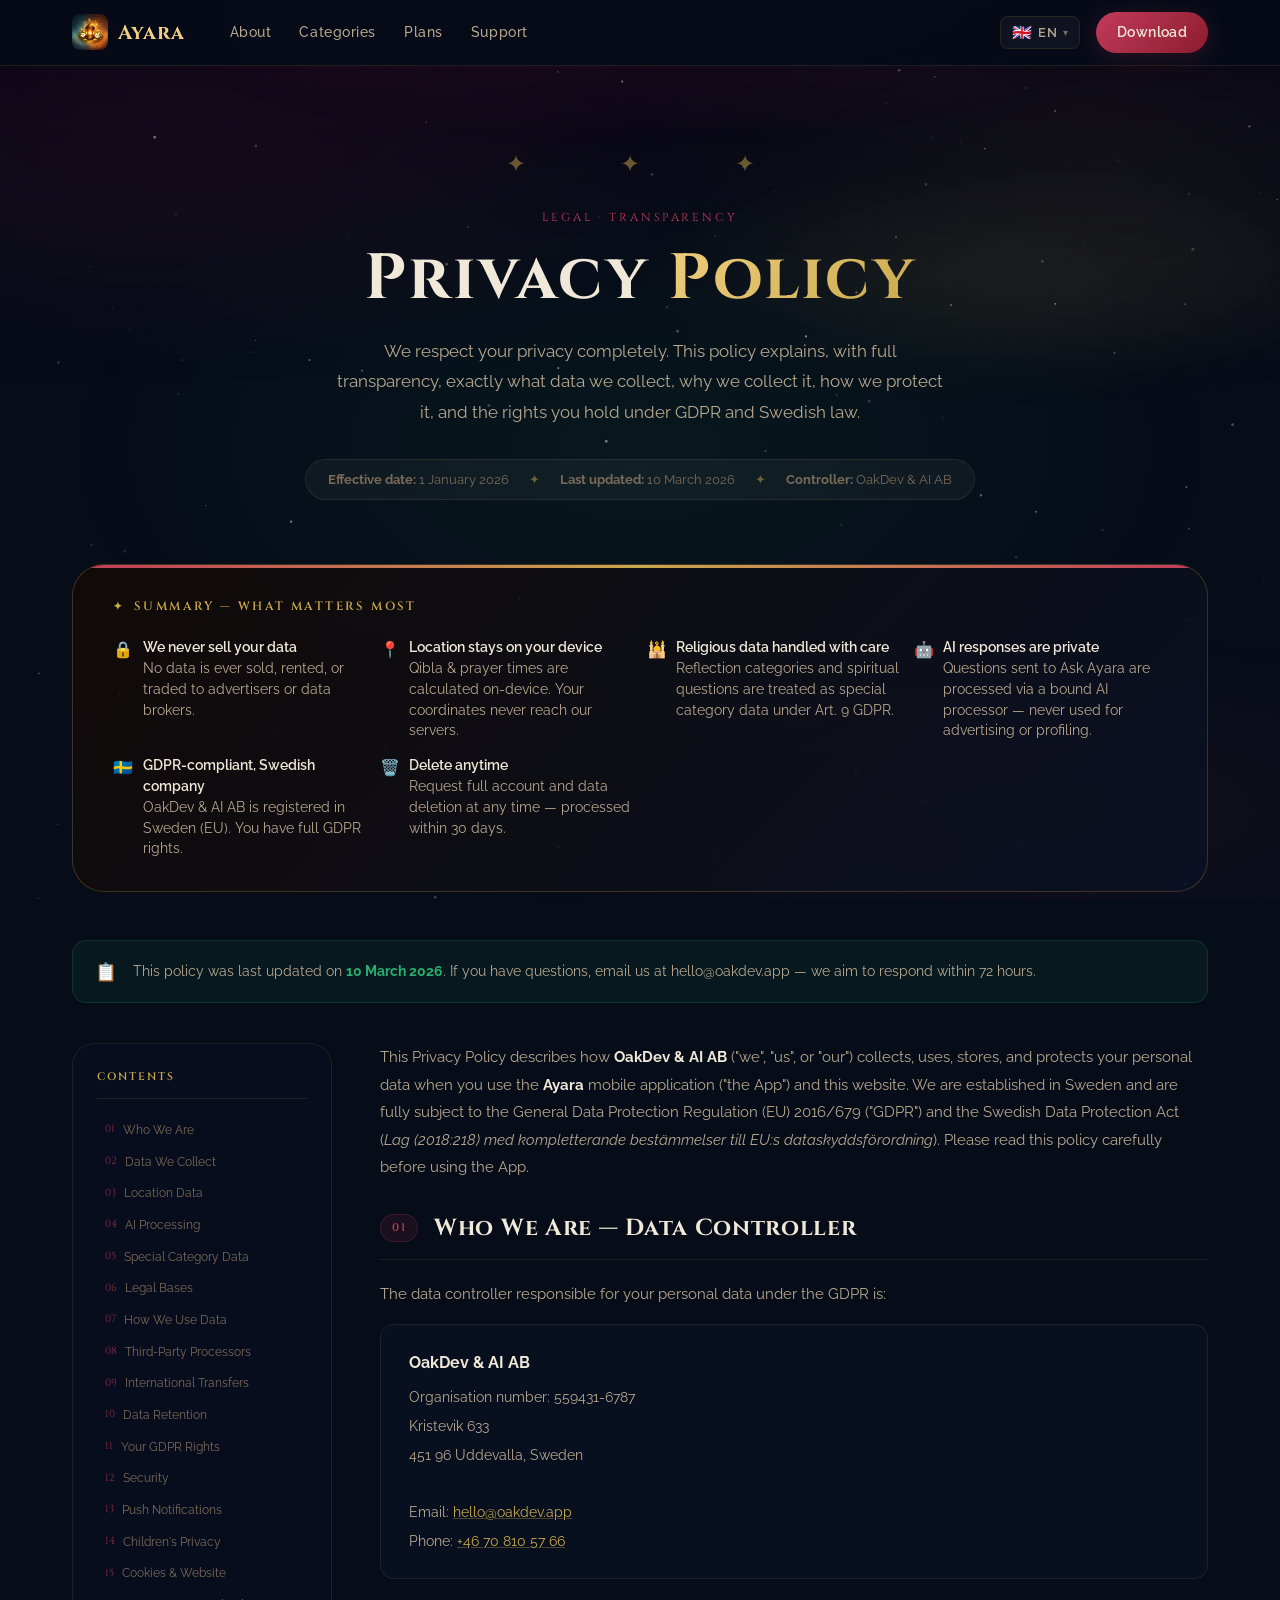
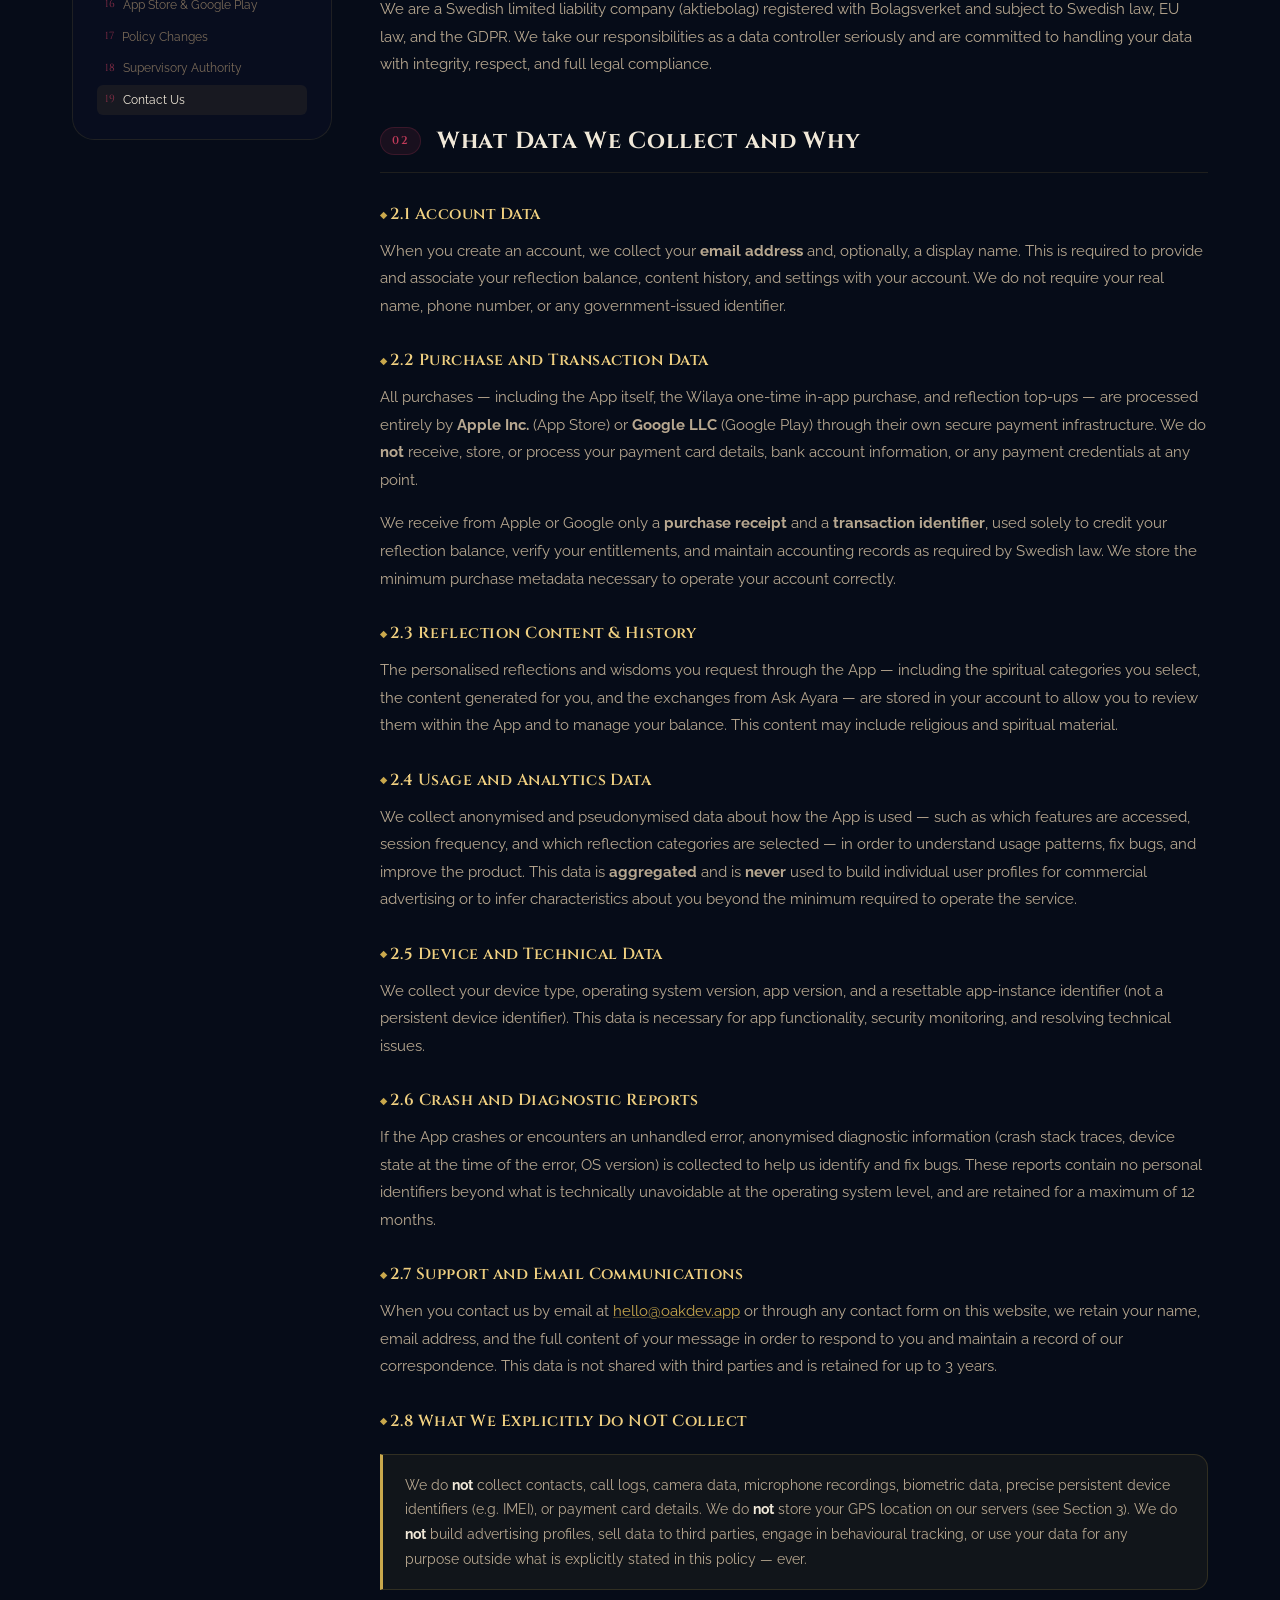
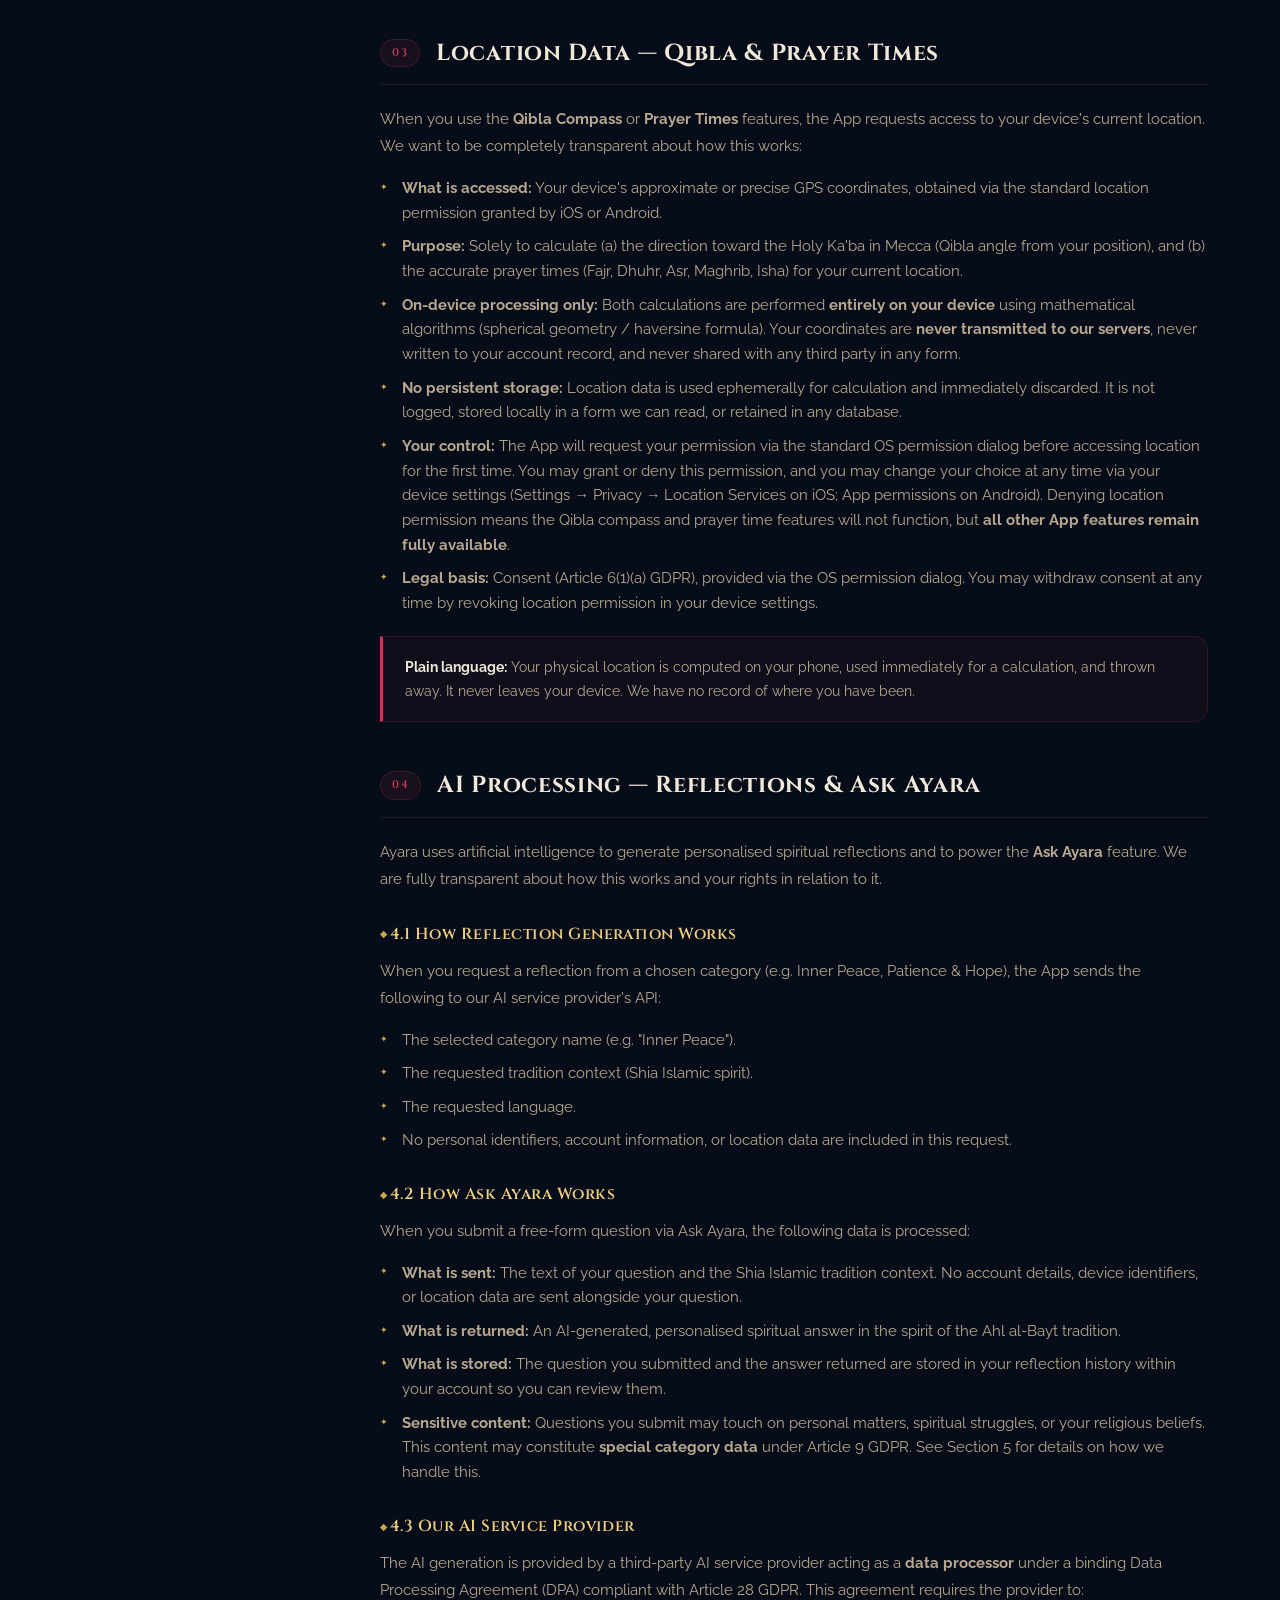
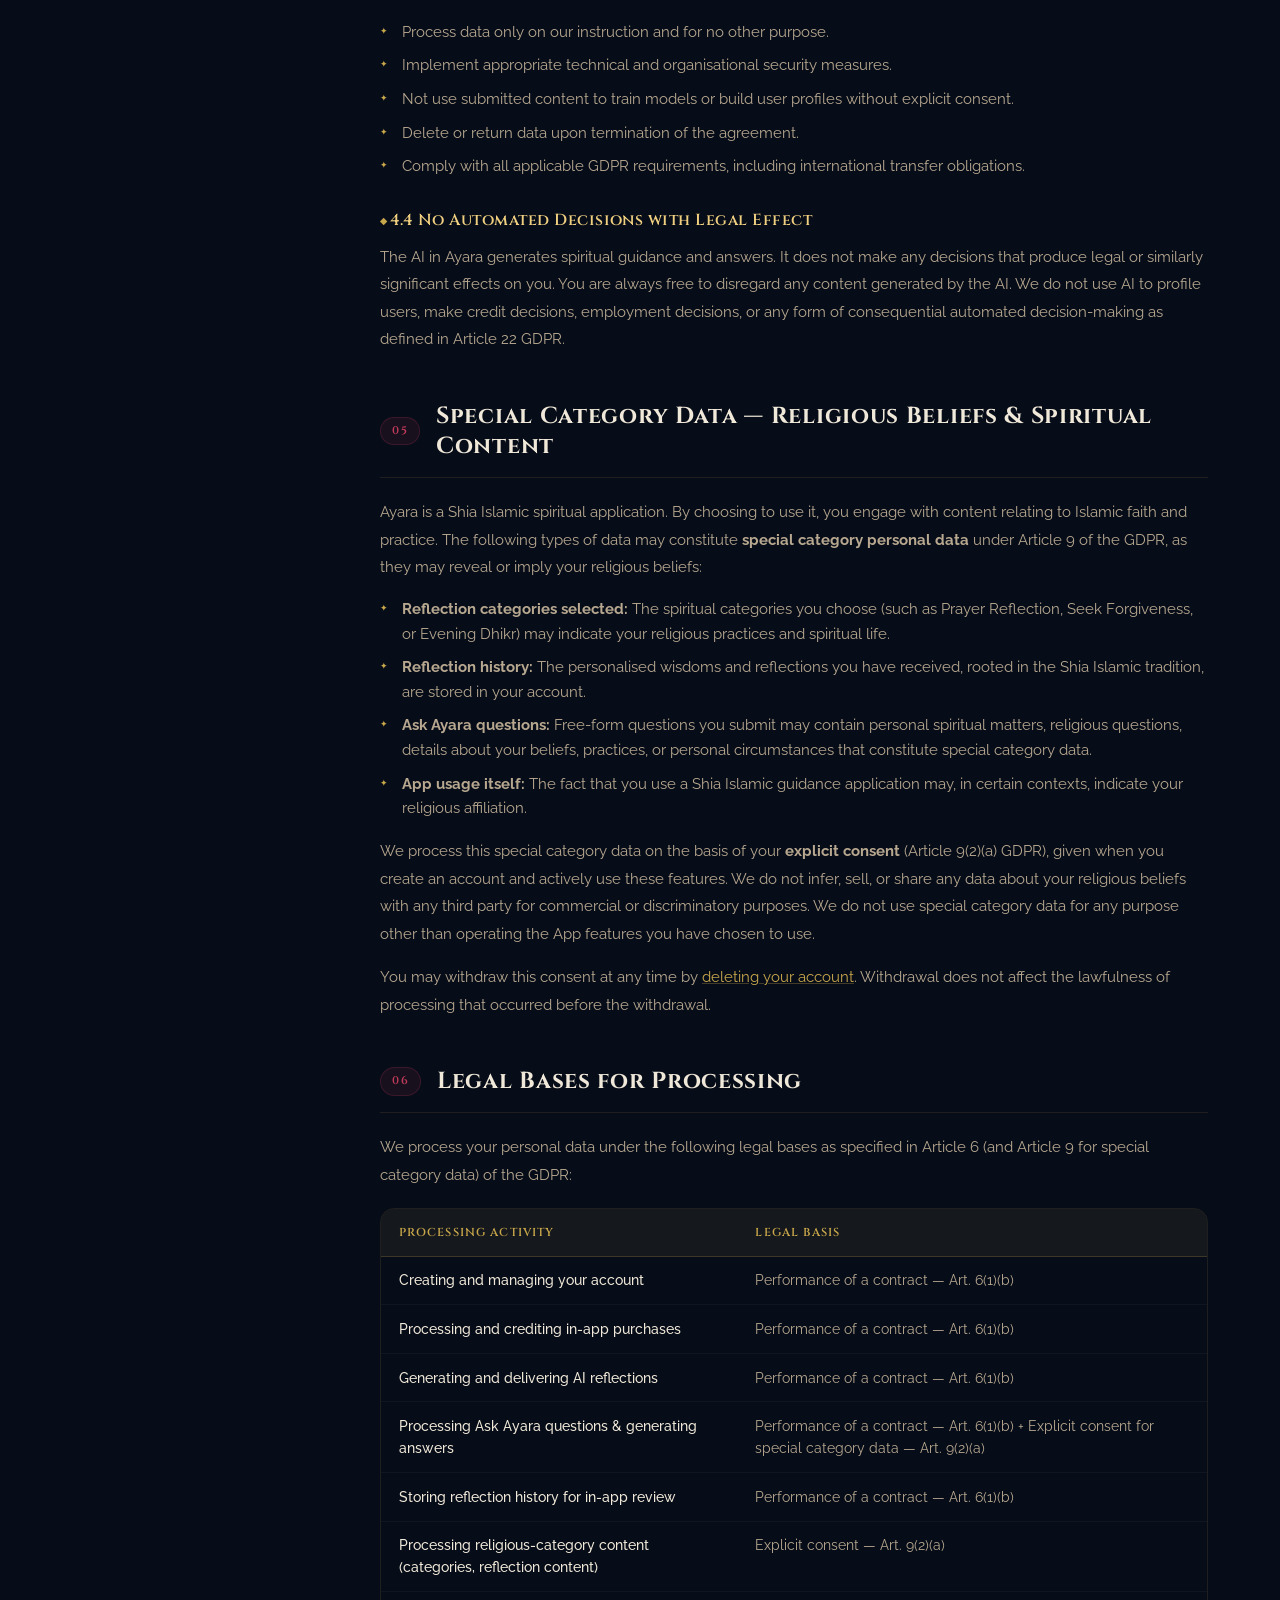
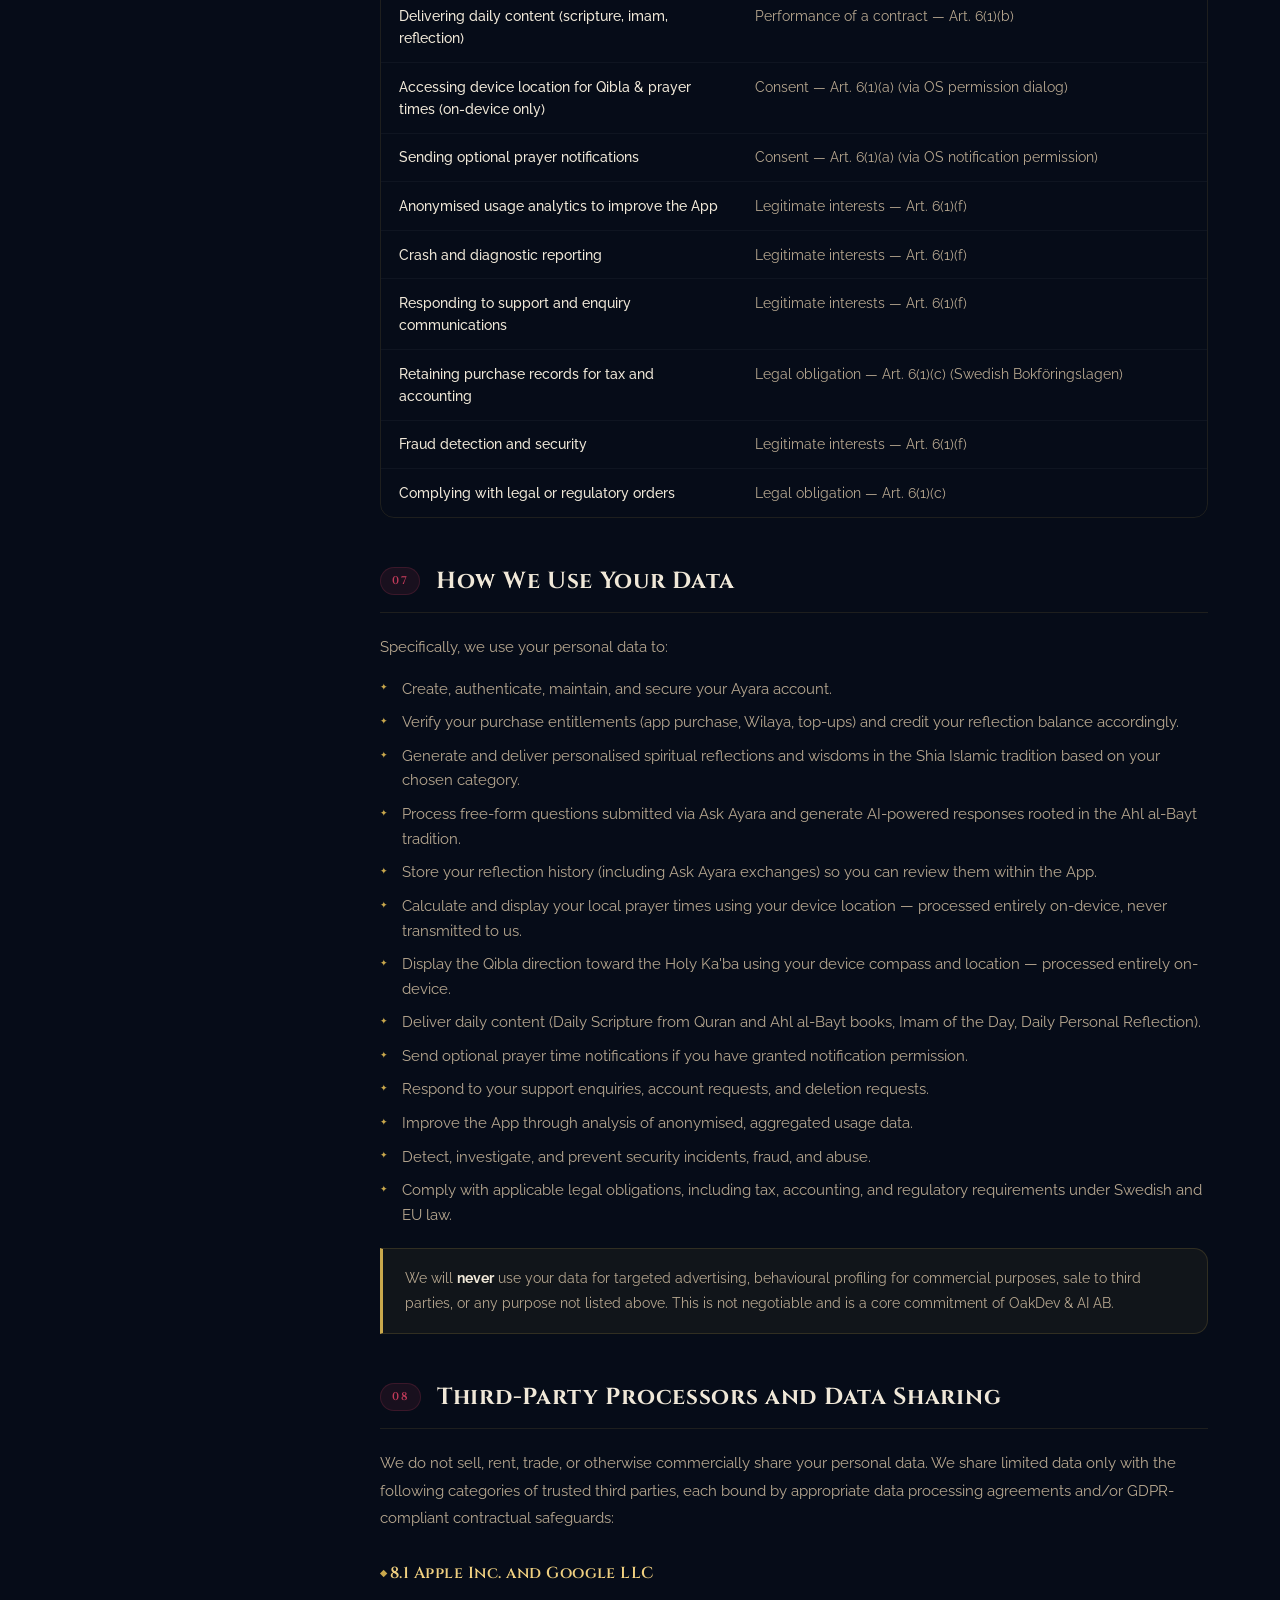
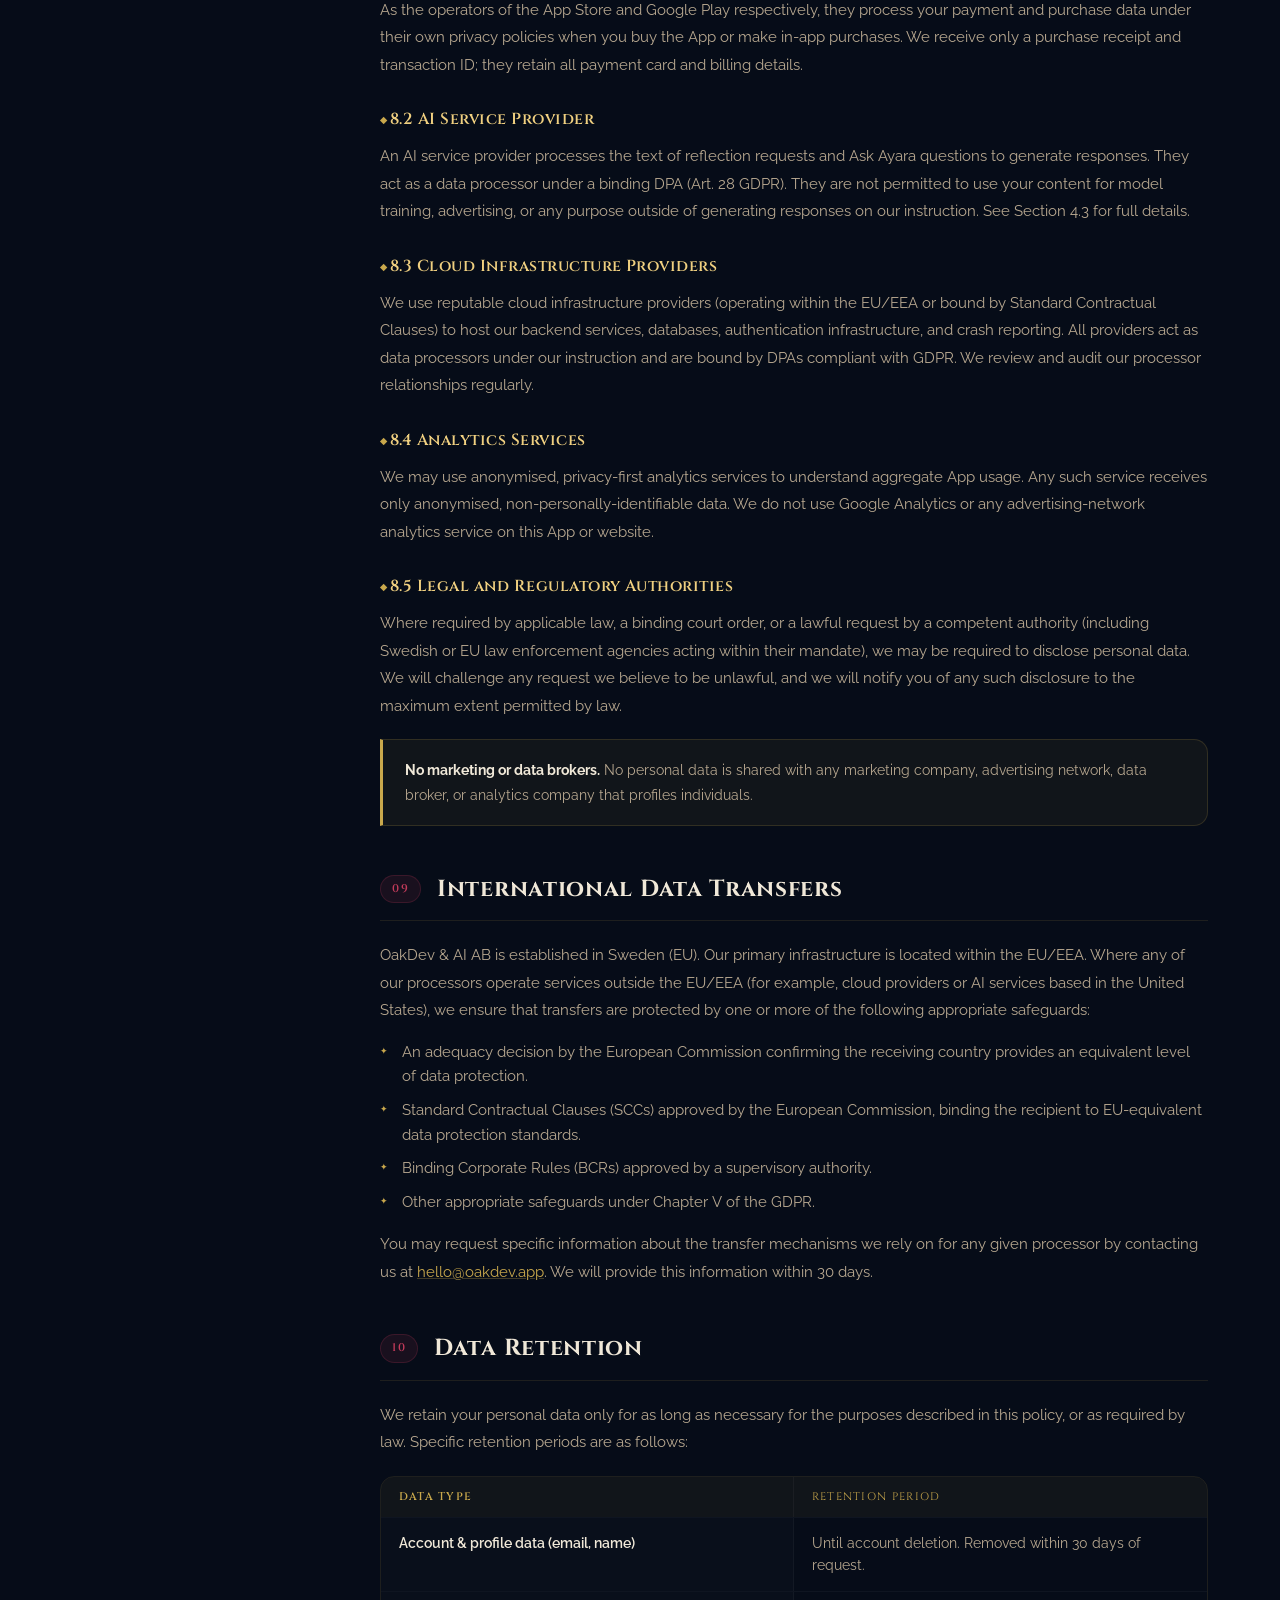
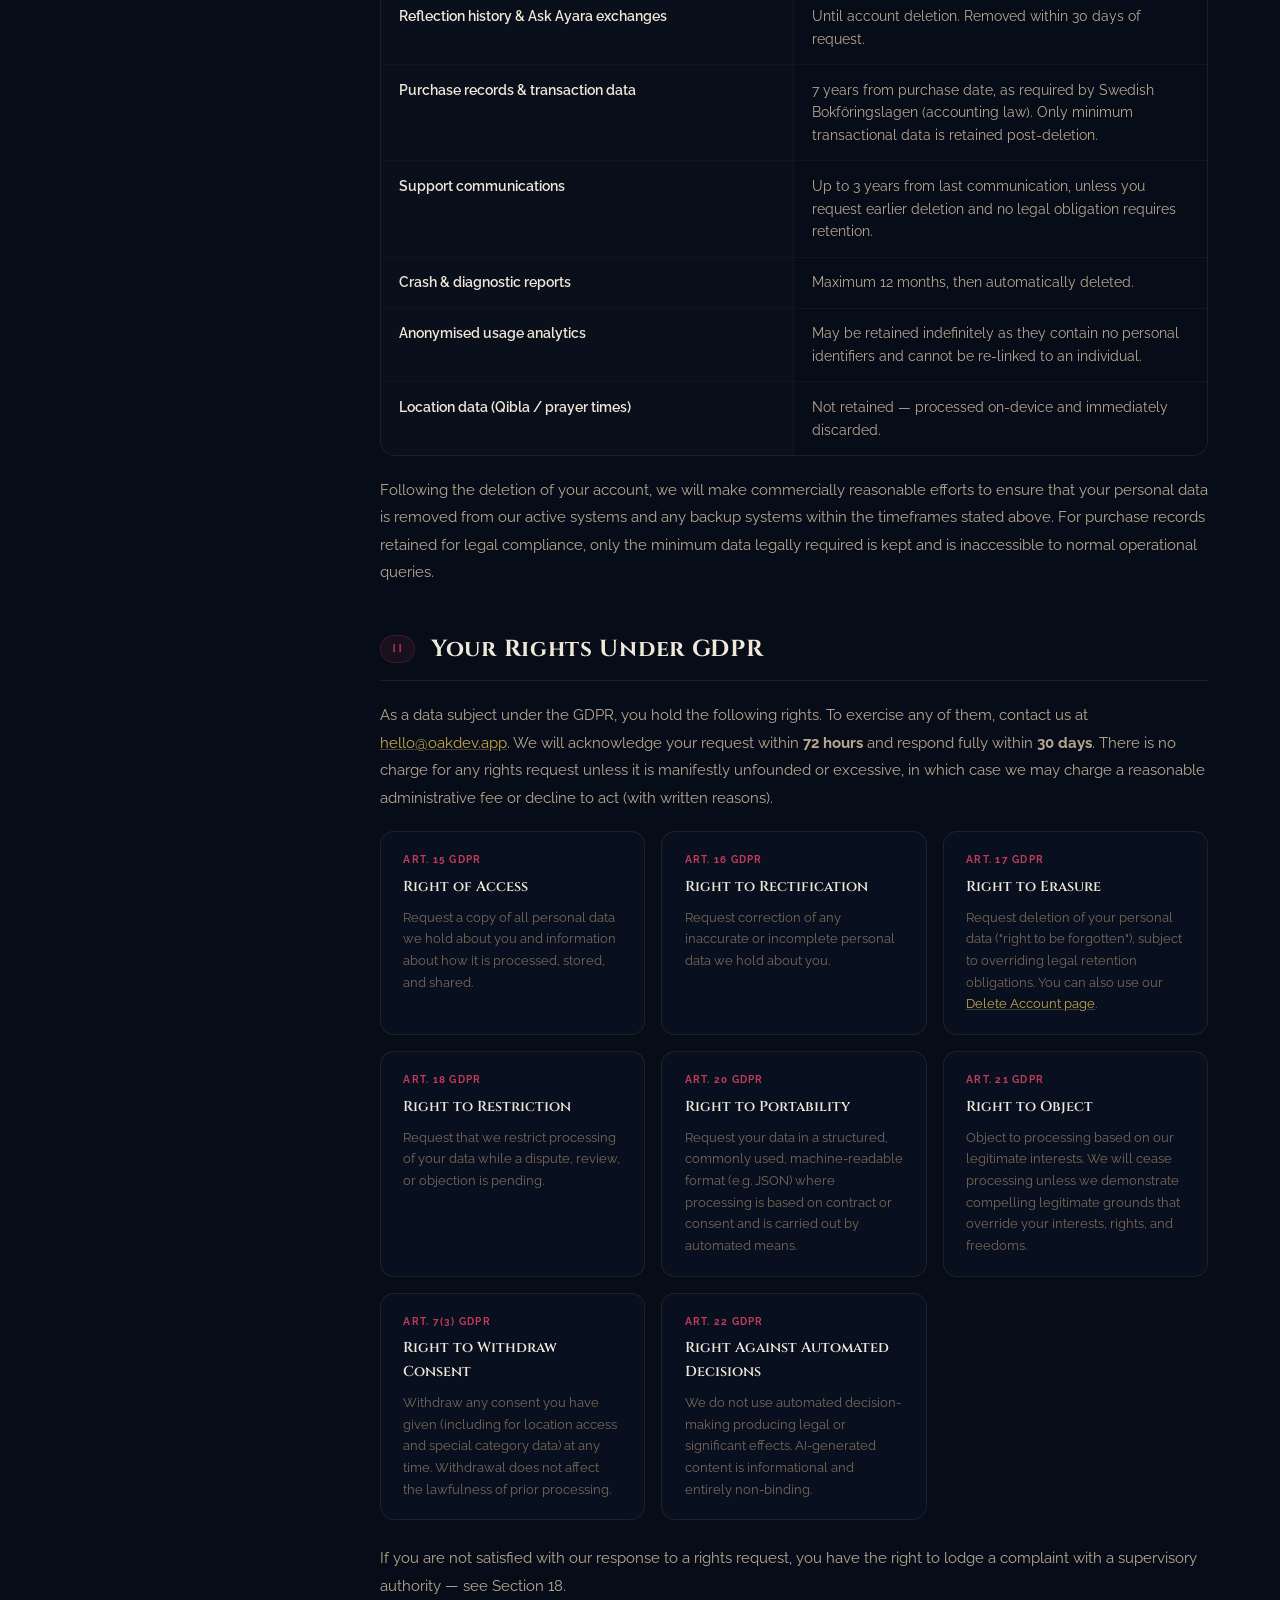
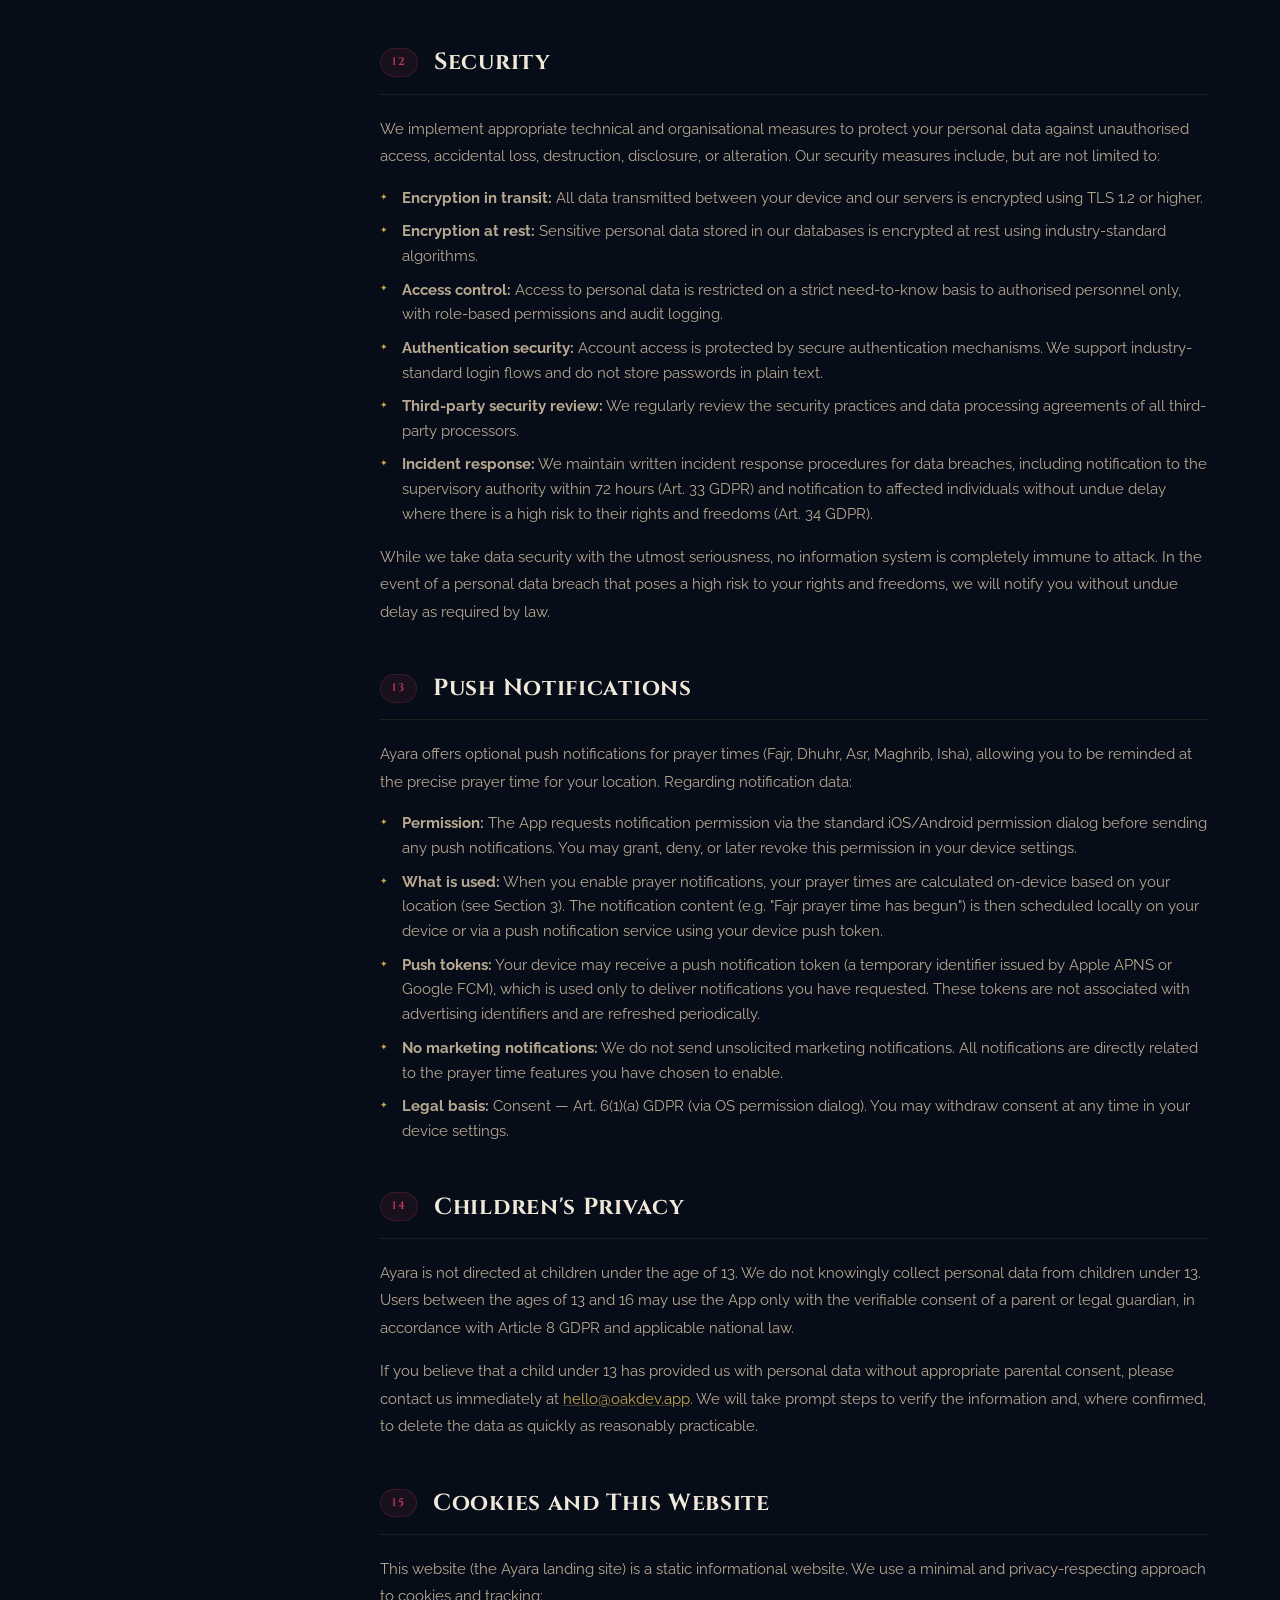
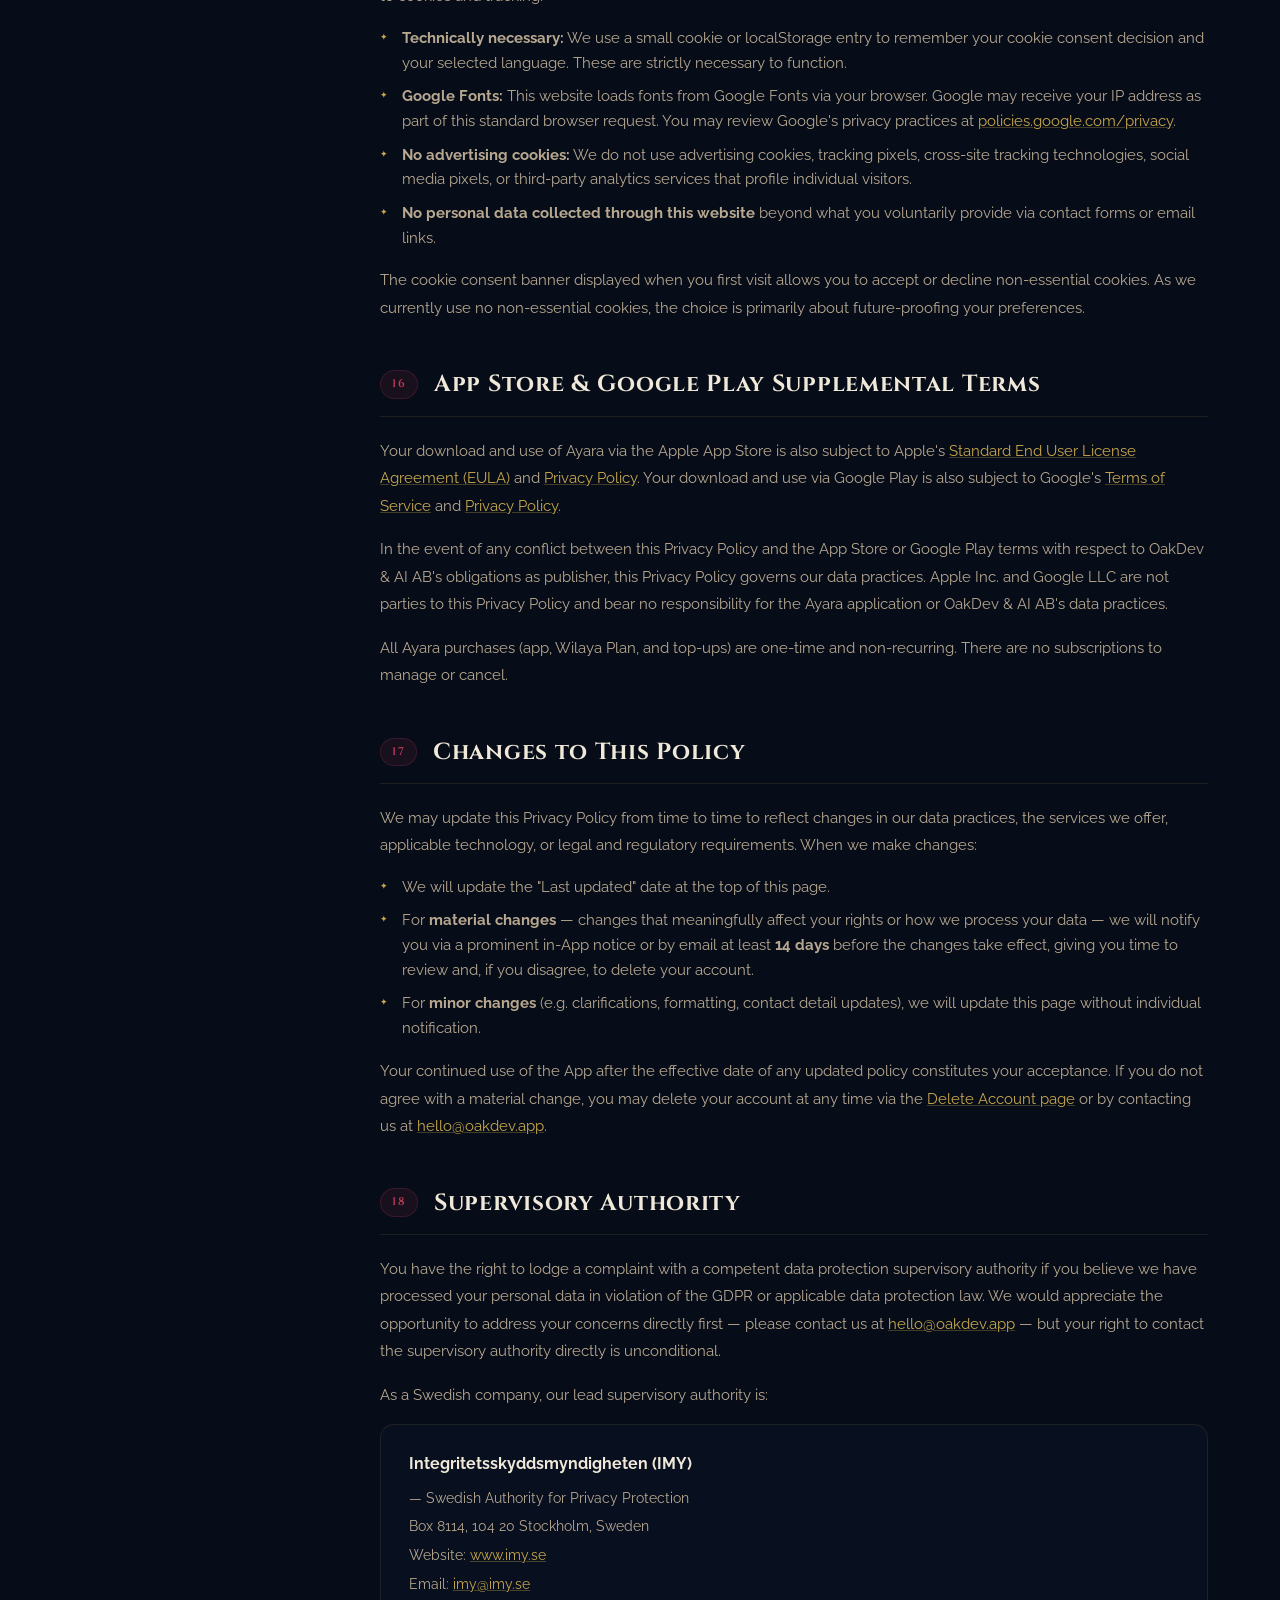
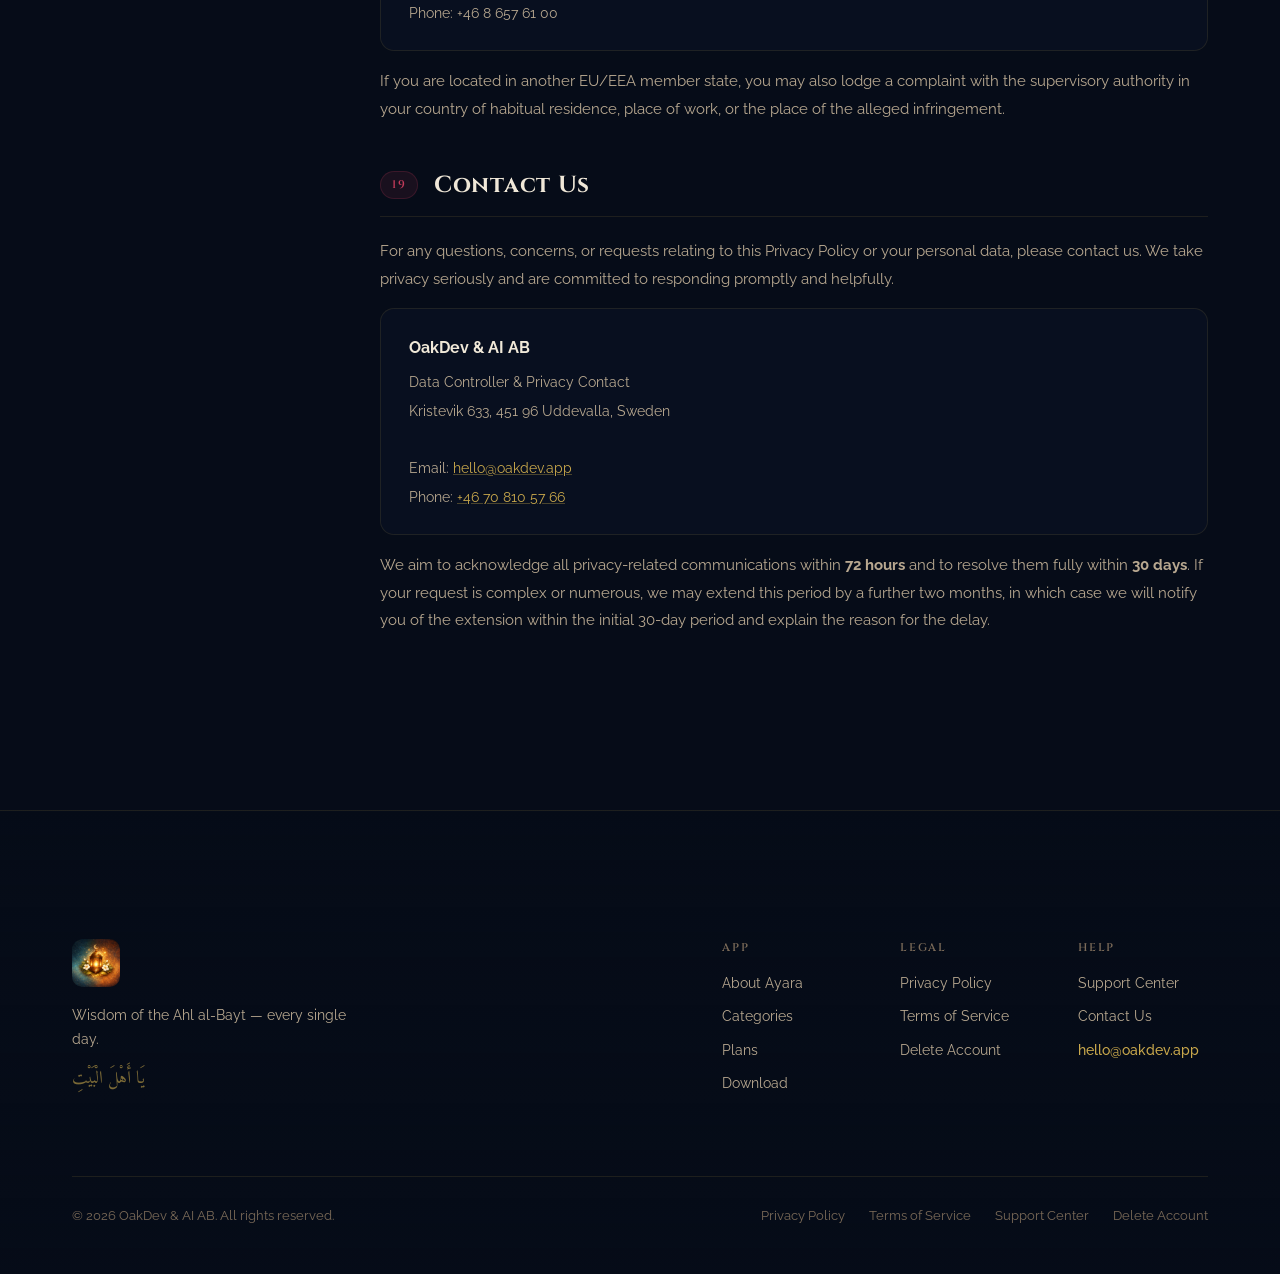
==== commit 3a393352: "translations for all pages, and DA page added" ====
--- a/privacy/index.html
+++ b/privacy/index.html
@@ -42,13 +42,30 @@
         <span class="nav__logo-name">Ayara</span>
       </a>
       <div class="nav__links" id="navLinks">
-        <a href="/#about"      class="nav__link">About</a>
-        <a href="/#categories" class="nav__link">Categories</a>
-        <a href="/#pricing"    class="nav__link">Plans</a>
-        <a href="/support"     class="nav__link">Support</a>
+        <a href="/#about"      class="nav__link" data-i18n="nav.about">About</a>
+        <a href="/#categories" class="nav__link" data-i18n="nav.categories">Categories</a>
+        <a href="/#pricing"    class="nav__link" data-i18n="nav.plans">Plans</a>
+        <a href="/support"     class="nav__link" data-i18n="nav.support">Support</a>
       </div>
       <div class="nav__right">
-        <a href="/#download" class="btn btn--crimson nav__cta">Download</a>
+        <div class="nav__lang" id="langSwitcher">
+          <button class="nav__lang-btn" id="langBtn" aria-haspopup="true" aria-expanded="false">
+            <span class="lang-flag" id="langFlag">🇬🇧</span>
+            <span class="lang-code" id="langCode">EN</span>
+            <span class="lang-chevron" aria-hidden="true">▾</span>
+          </button>
+          <div class="nav__lang-dropdown" id="langDropdown" role="listbox" aria-label="Select language">
+            <button class="nav__lang-option" data-lang="en" role="option"><span class="opt-flag">🇬🇧</span><span class="opt-name">English</span></button>
+            <button class="nav__lang-option" data-lang="ar" role="option"><span class="opt-flag">🇸🇦</span><span class="opt-name">العربية</span></button>
+            <button class="nav__lang-option" data-lang="fa" role="option"><span class="opt-flag">🇮🇷</span><span class="opt-name">فارسی</span></button>
+            <button class="nav__lang-option" data-lang="ur" role="option"><span class="opt-flag">🇵🇰</span><span class="opt-name">اردو</span></button>
+            <button class="nav__lang-option" data-lang="tr" role="option"><span class="opt-flag">🇹🇷</span><span class="opt-name">Türkçe</span></button>
+            <button class="nav__lang-option" data-lang="id" role="option"><span class="opt-flag">🇮🇩</span><span class="opt-name">Indonesia</span></button>
+            <button class="nav__lang-option" data-lang="fr" role="option"><span class="opt-flag">🇫🇷</span><span class="opt-name">Français</span></button>
+            <button class="nav__lang-option" data-lang="az" role="option"><span class="opt-flag">🇦🇿</span><span class="opt-name">Azərbaycanca</span></button>
+          </div>
+        </div>
+        <a href="/#download" class="btn btn--crimson nav__cta" data-i18n="nav.download">Download</a>
         <button class="nav__hamburger" id="hamburger" aria-label="Open menu" aria-expanded="false">
           <span></span><span></span><span></span>
         </button>
@@ -185,7 +202,7 @@
           <p>When you create an account, we collect your <strong>email address</strong> and, optionally, a display name. This is required to provide and associate your reflection balance, content history, and settings with your account. We do not require your real name, phone number, or any government-issued identifier.</p>
 
           <h3>2.2 Purchase and Transaction Data</h3>
-          <p>All purchases — including the App itself, the Barakah in-app purchase, and reflection top-ups — are processed entirely by <strong>Apple Inc.</strong> (App Store) or <strong>Google LLC</strong> (Google Play) through their own secure payment infrastructure. We do <strong>not</strong> receive, store, or process your payment card details, bank account information, or any payment credentials at any point.</p>
+          <p>All purchases — including the App itself, the Wilaya one-time in-app purchase, and reflection top-ups — are processed entirely by <strong>Apple Inc.</strong> (App Store) or <strong>Google LLC</strong> (Google Play) through their own secure payment infrastructure. We do <strong>not</strong> receive, store, or process your payment card details, bank account information, or any payment credentials at any point.</p>
           <p>We receive from Apple or Google only a <strong>purchase receipt</strong> and a <strong>transaction identifier</strong>, used solely to credit your reflection balance, verify your entitlements, and maintain accounting records as required by Swedish law. We store the minimum purchase metadata necessary to operate your account correctly.</p>
 
           <h3>2.3 Reflection Content &amp; History</h3>
@@ -376,7 +393,7 @@
           <p>Specifically, we use your personal data to:</p>
           <ul>
             <li>Create, authenticate, maintain, and secure your Ayara account.</li>
-            <li>Verify your purchase entitlements (Standard plan, Barakah, top-ups) and credit your reflection balance accordingly.</li>
+            <li>Verify your purchase entitlements (app purchase, Wilaya, top-ups) and credit your reflection balance accordingly.</li>
             <li>Generate and deliver personalised spiritual reflections and wisdoms in the Shia Islamic tradition based on your chosen category.</li>
             <li>Process free-form questions submitted via Ask Ayara and generate AI-powered responses rooted in the Ahl al-Bayt tradition.</li>
             <li>Store your reflection history (including Ask Ayara exchanges) so you can review them within the App.</li>
@@ -602,7 +619,7 @@
           </div>
           <p>Your download and use of Ayara via the Apple App Store is also subject to Apple's <a href="https://www.apple.com/legal/internet-services/itunes/dev/stdeula/" target="_blank" rel="noopener noreferrer">Standard End User License Agreement (EULA)</a> and <a href="https://www.apple.com/legal/privacy/" target="_blank" rel="noopener noreferrer">Privacy Policy</a>. Your download and use via Google Play is also subject to Google's <a href="https://policies.google.com/terms" target="_blank" rel="noopener noreferrer">Terms of Service</a> and <a href="https://policies.google.com/privacy" target="_blank" rel="noopener noreferrer">Privacy Policy</a>.</p>
           <p>In the event of any conflict between this Privacy Policy and the App Store or Google Play terms with respect to OakDev &amp; AI AB's obligations as publisher, this Privacy Policy governs our data practices. Apple Inc. and Google LLC are not parties to this Privacy Policy and bear no responsibility for the Ayara application or OakDev &amp; AI AB's data practices.</p>
-          <p>For subscription management (e.g. cancellation of the Barakah plan), please follow the standard subscription management procedures provided by Apple (Settings → Apple ID → Subscriptions) or Google (Google Play → Subscriptions).</p>
+          <p>All Ayara purchases (app, Wilaya Plan, and top-ups) are one-time and non-recurring. There are no subscriptions to manage or cancel.</p>
         </section>
 
         <!-- 17. Changes -->
@@ -668,27 +685,27 @@
       <div class="footer__top">
         <div class="footer__brand">
           <img src="../assets/icon.png" alt="Ayara" class="footer__logo" />
-          <p class="footer__tagline">Wisdom of the Ahl al-Bayt — every single day.</p>
+          <p class="footer__tagline" data-i18n="footer.tagline">Wisdom of the Ahl al-Bayt — every single day.</p>
           <p class="footer__arabic" lang="ar">يَا أَهْلَ الْبَيْتِ</p>
         </div>
         <nav class="footer__links" aria-label="Footer navigation">
           <div class="footer__col">
-            <span class="footer__col-title">App</span>
-            <a href="/">Home</a>
-            <a href="/#about">About Ayara</a>
-            <a href="/#pricing">Plans</a>
-            <a href="/#download">Download</a>
+            <span class="footer__col-title" data-i18n="footer.col1">App</span>
+            <a href="/#about"      data-i18n="footer.about">About Ayara</a>
+            <a href="/#categories" data-i18n="nav.categories">Categories</a>
+            <a href="/#pricing"    data-i18n="footer.plans">Plans</a>
+            <a href="/#download"   data-i18n="footer.dl">Download</a>
           </div>
           <div class="footer__col">
-            <span class="footer__col-title">Legal</span>
-            <a href="/privacy" style="color:var(--color-gold)">Privacy Policy</a>
-            <a href="/terms">Terms of Service</a>
-            <a href="/delete-account">Delete Account</a>
+            <span class="footer__col-title" data-i18n="footer.col2">Legal</span>
+            <a href="/privacy"        data-i18n="footer.privacy">Privacy Policy</a>
+            <a href="/terms"          data-i18n="footer.terms">Terms of Service</a>
+            <a href="/delete-account" data-i18n="footer.delete">Delete Account</a>
           </div>
           <div class="footer__col">
-            <span class="footer__col-title">Help</span>
-            <a href="/support">Support Center</a>
-            <a href="/support#contact">Contact Us</a>
+            <span class="footer__col-title" data-i18n="footer.col3">Help</span>
+            <a href="/support" data-i18n="footer.support_center">Support Center</a>
+            <a href="/support#contact" data-i18n="footer.contact">Contact Us</a>
             <a href="mailto:hello@oakdev.app" class="footer__email">hello@oakdev.app</a>
           </div>
         </nav>
@@ -696,16 +713,16 @@
       <div class="footer__bottom">
         <p>© 2026 OakDev &amp; AI AB. All rights reserved.</p>
         <div class="footer__bottom-links">
-          <a href="/privacy">Privacy</a>
-          <a href="/terms">Terms</a>
-          <a href="/support">Support</a>
-          <a href="/delete-account">Delete Account</a>
+          <a href="/privacy"        data-i18n="footer.privacy">Privacy</a>
+          <a href="/terms"          data-i18n="footer.terms">Terms</a>
+          <a href="/support"        data-i18n="footer.support_center">Support</a>
+          <a href="/delete-account" data-i18n="footer.delete">Delete Account</a>
         </div>
       </div>
     </div>
   </footer>
 
-  <script src="../js/main.js"></script>
+  <script src="../js/i18n.js"></script>
   <script>
     // Highlight active TOC link on scroll
     (function() {
